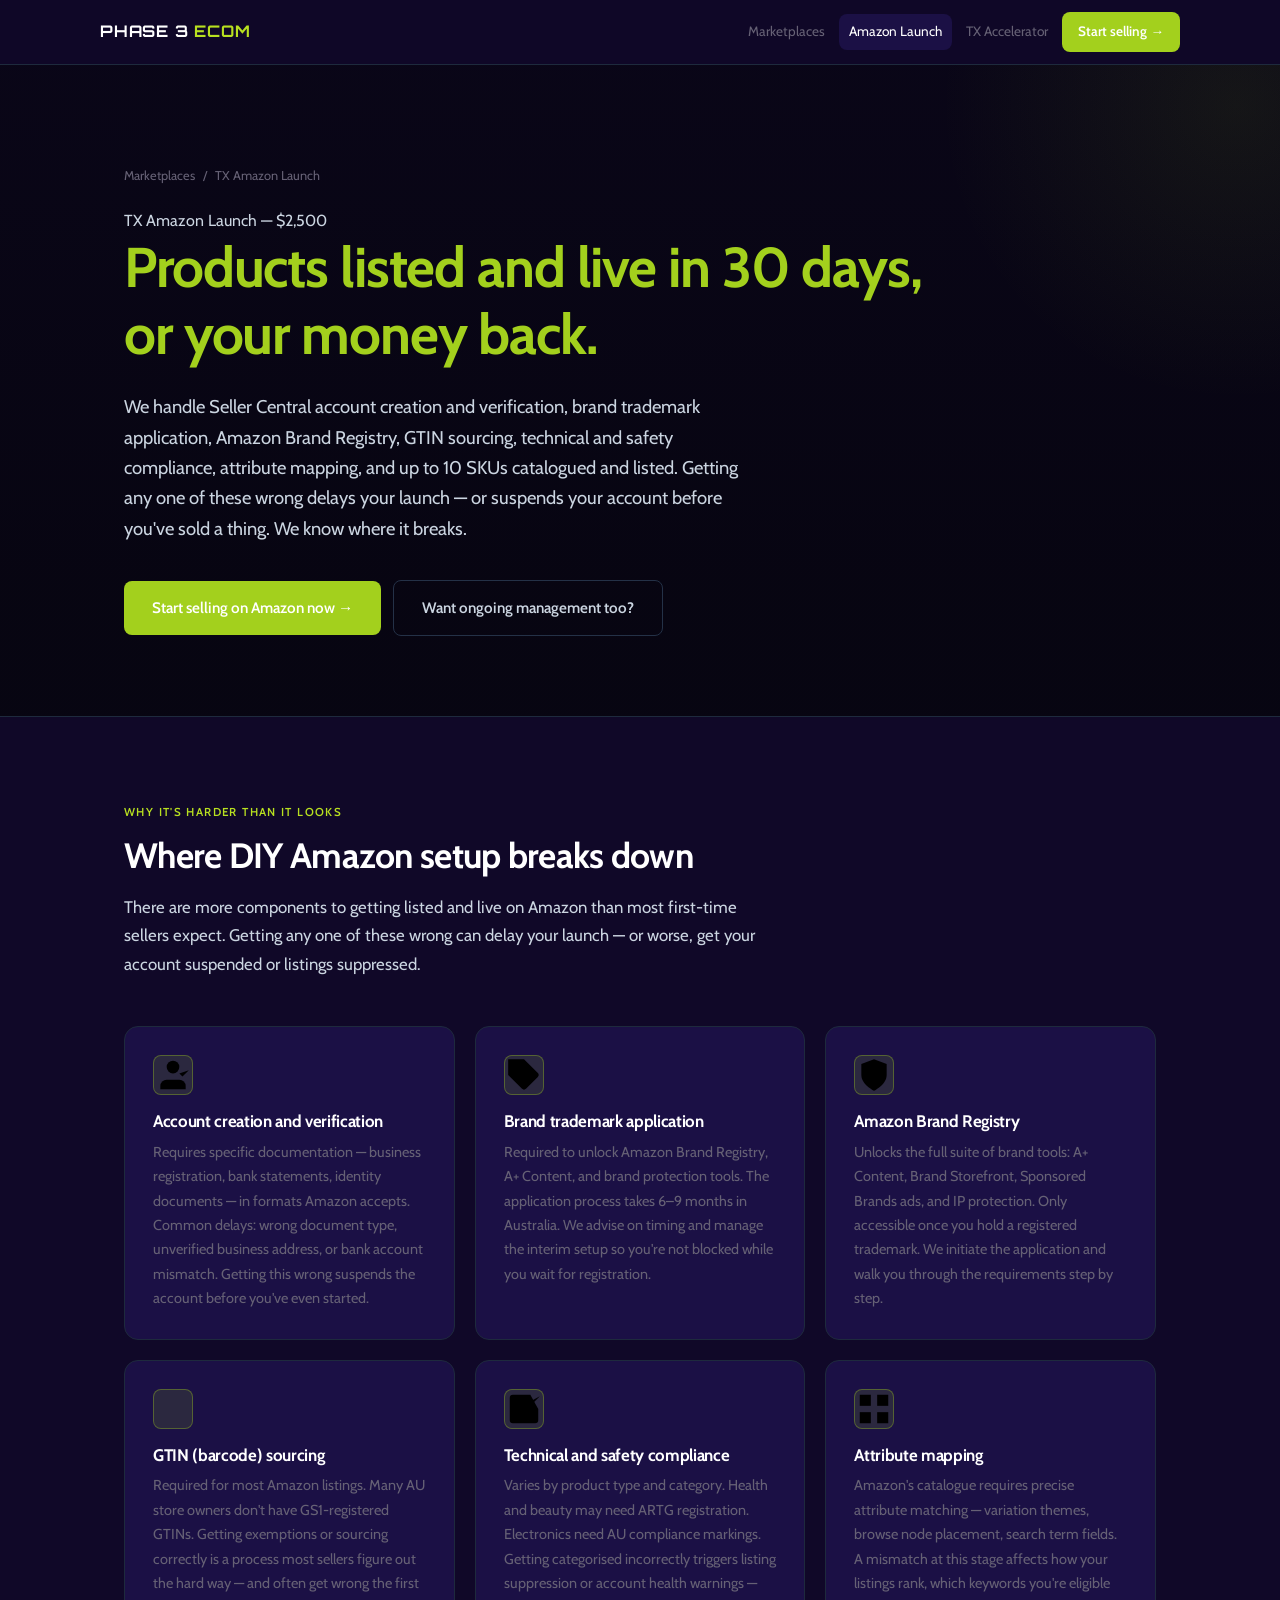
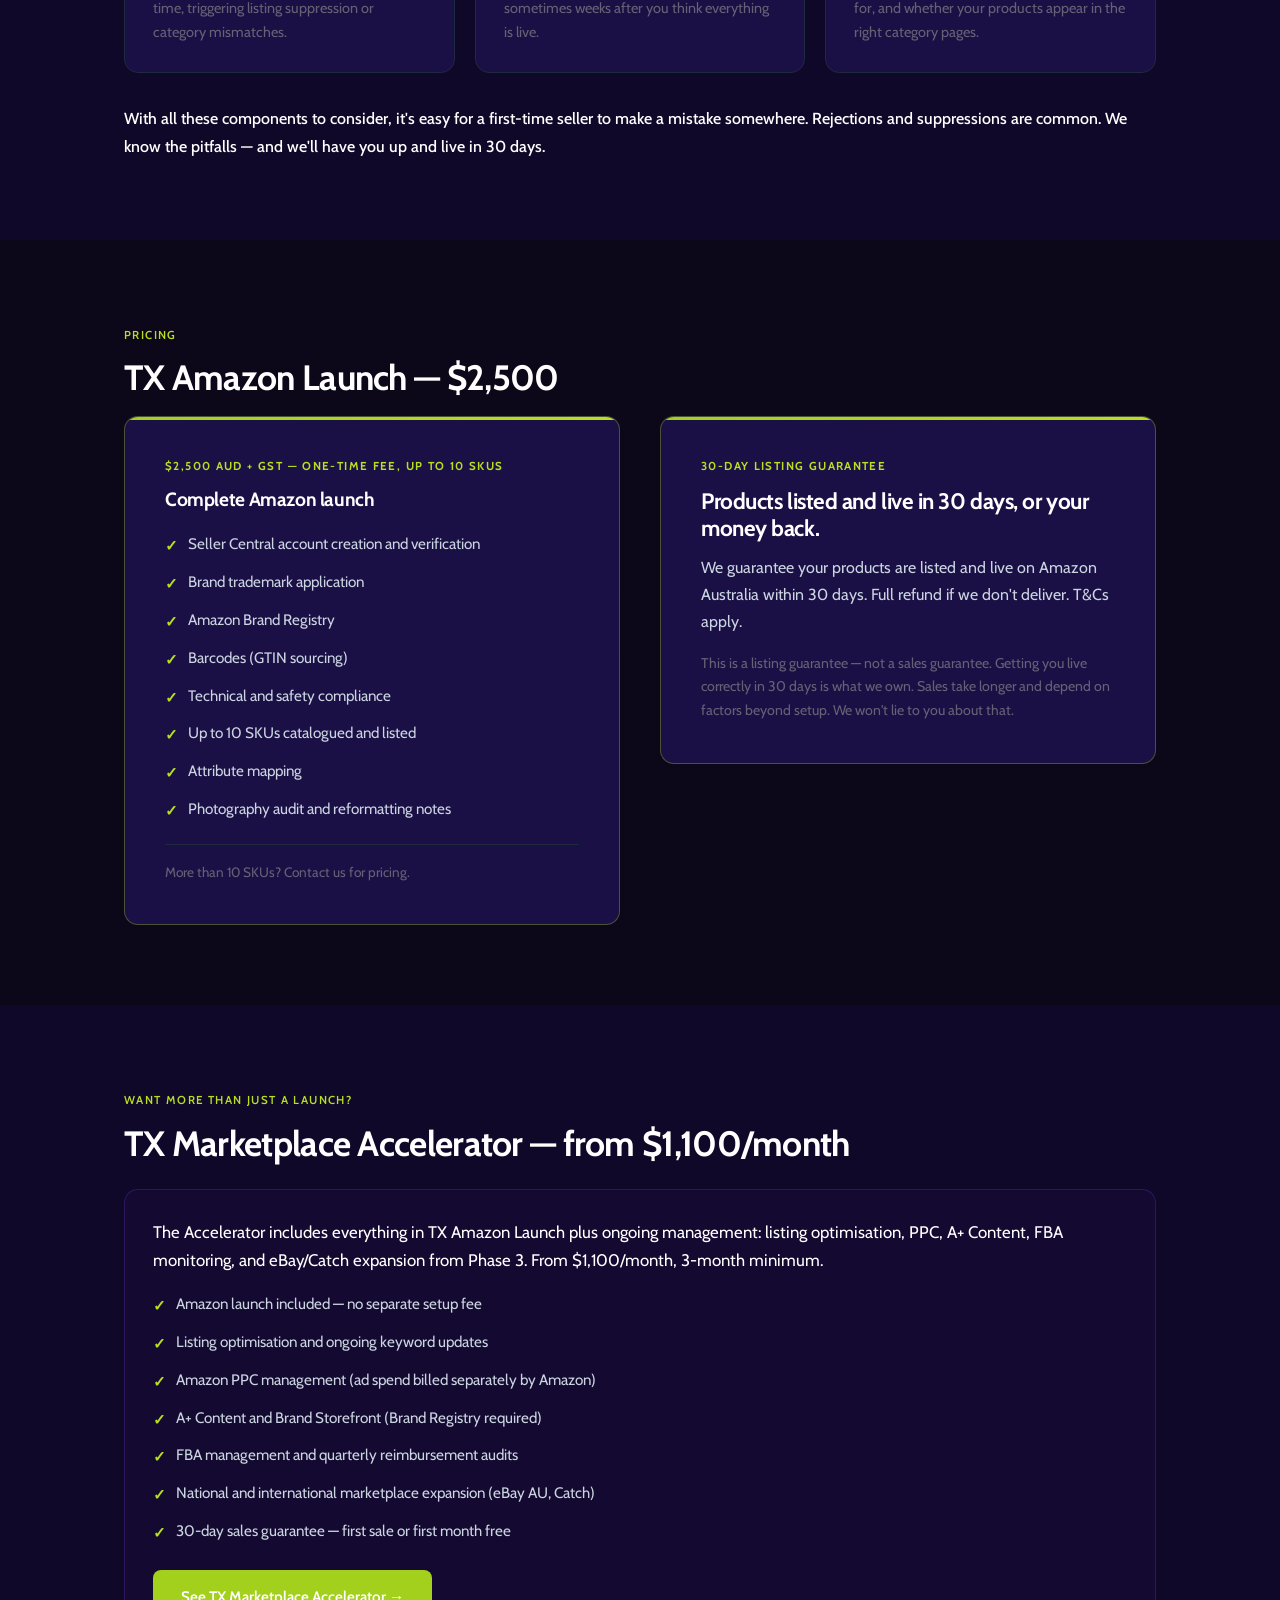
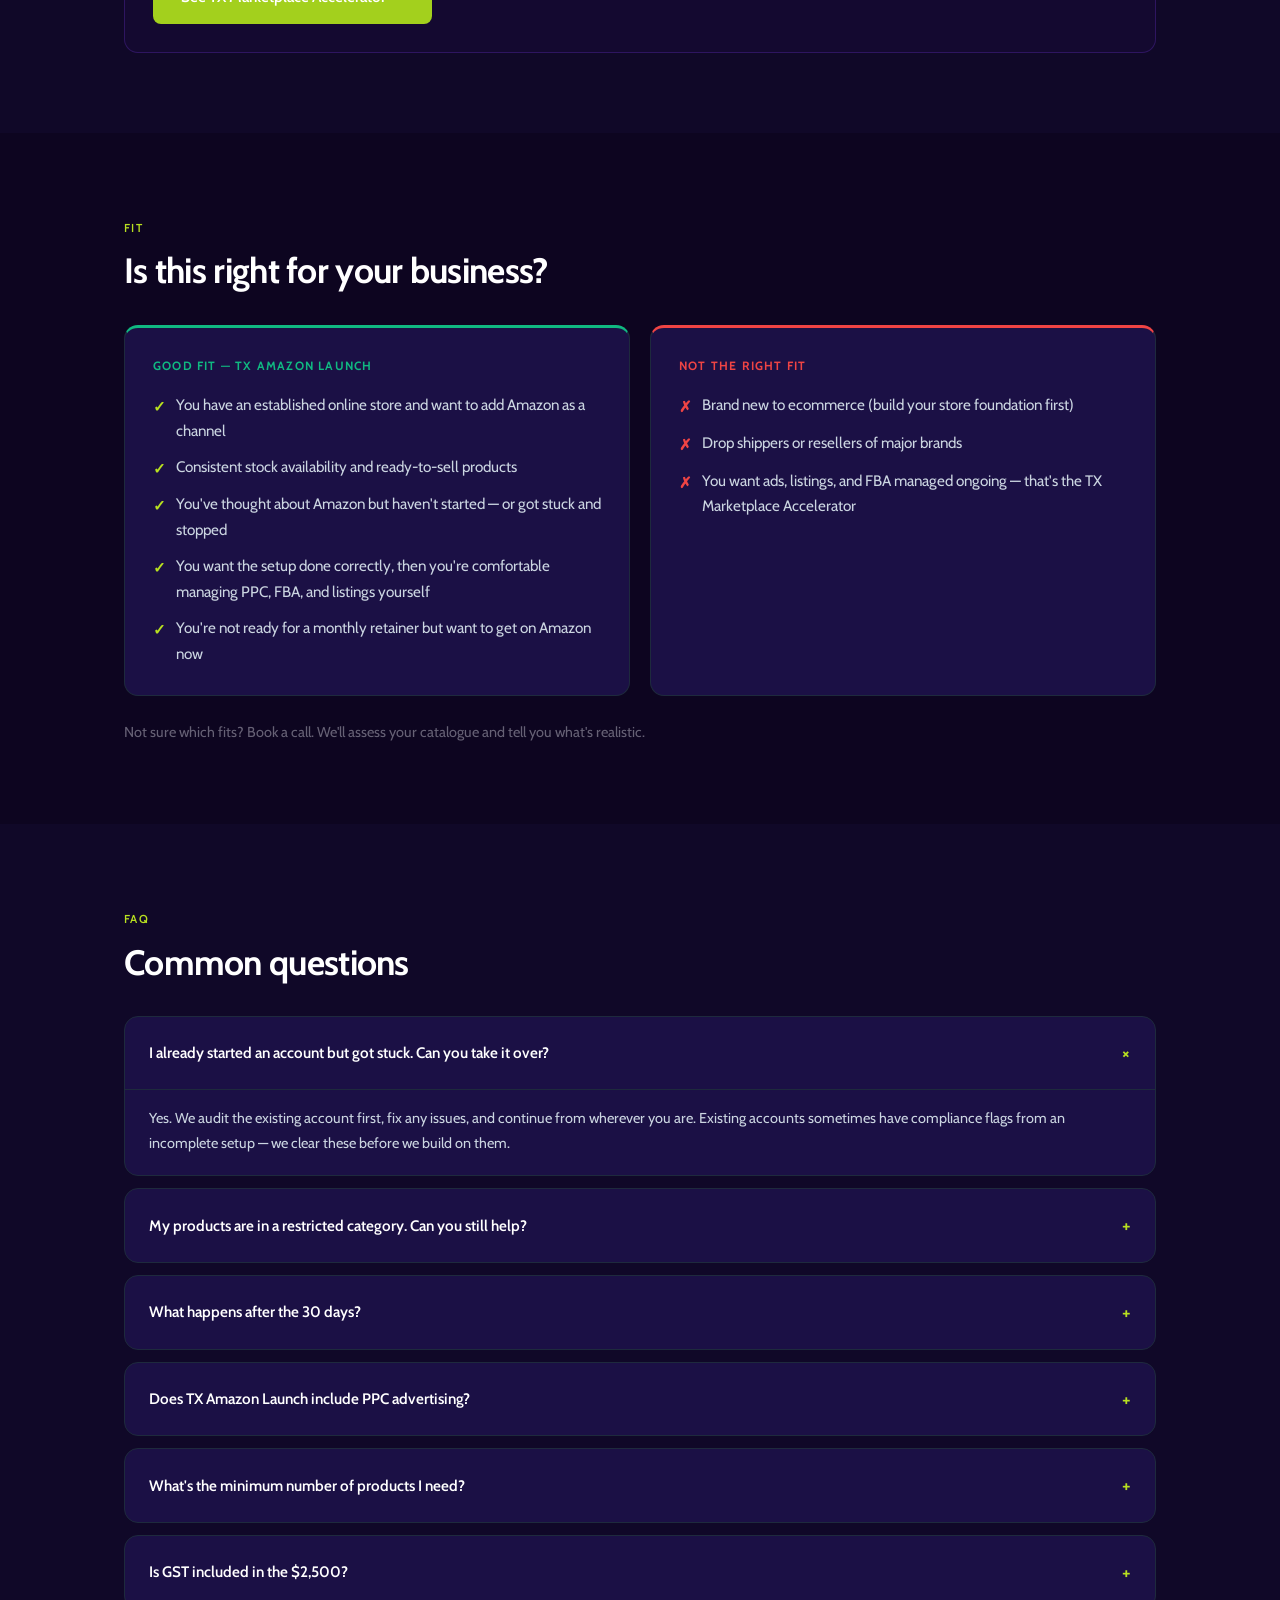
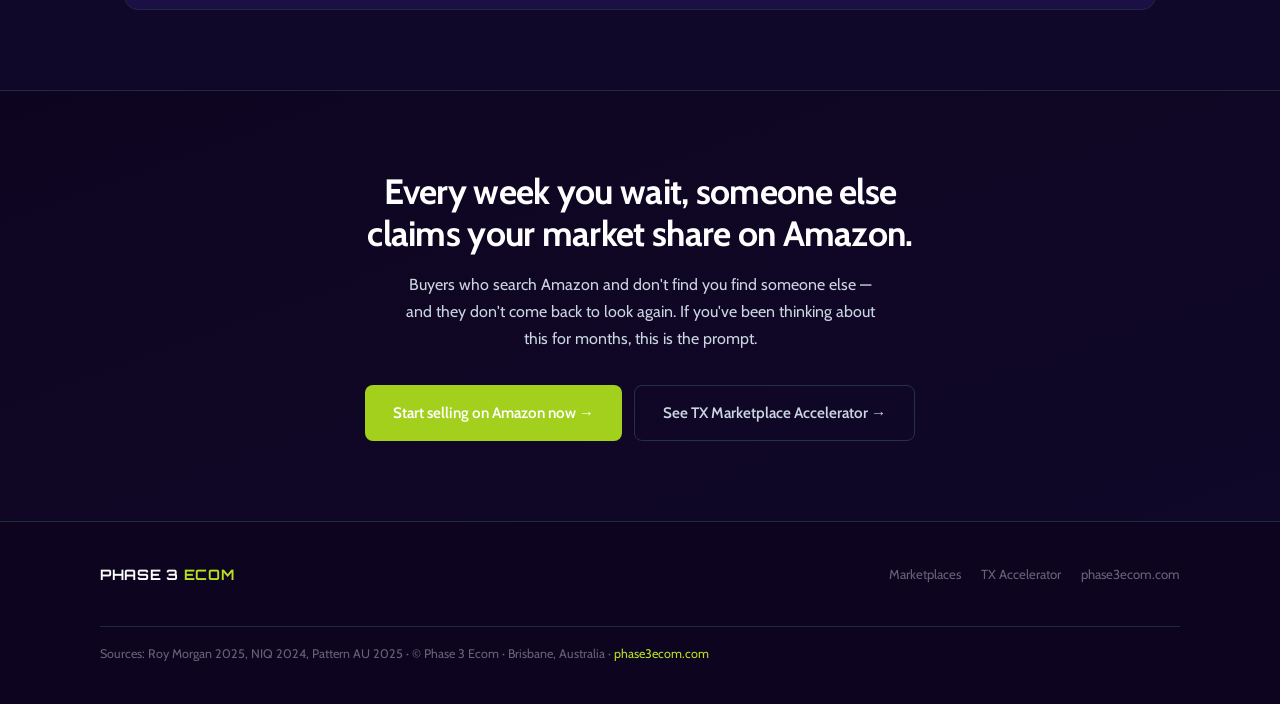
==== Phase 3 Ecom Site/Amazon-Launch_v5.html @ 7870df55 "Add: v5/v6 full redesign of Amazon service pages Complete visual overhaul with dark purple theme, gl" ====
<!DOCTYPE html>
<html lang="en-AU">
<head>
  <meta charset="UTF-8">
  <meta name="viewport" content="width=device-width, initial-scale=1.0">
  <title>TX Amazon Launch — Phase 3 Ecom</title>
  <meta name="description" content="Get your products live on Amazon AU in 30 days. $2,500 one-time fee. Full refund if we don't deliver. Done-for-you Amazon launch for Australian online store owners.">
  <link rel="stylesheet" href="../styles.css">
</head>
<body>

<nav class="nav">
  <div class="nav-inner">
    <div class="nav-logo">Phase 3 <span>Ecom</span></div>
    <div class="nav-links">
      <a href="Homepage_v5.html">Marketplaces</a>
      <a href="Amazon-Launch_v5.html" class="active">Amazon Launch</a>
      <a href="TX-Marketplace-Accelerator_v5.html">TX Accelerator</a>
      <a href="https://phase3ecom.com" class="nav-cta">Start selling →</a>
    </div>
  </div>
</nav>

<!-- HERO -->
<section class="hero" style="background-image: linear-gradient(rgba(7,5,17,0.72) 0%, rgba(7,5,17,0.96) 80%), url('https://images.unsplash.com/photo-1563013544-824ae1b704d3?w=1600&q=70&auto=format&fit=crop'); background-size: cover; background-position: center;">
  <div class="hero-orb hero-orb-1"></div>
  <div class="hero-orb hero-orb-2"></div>
  <div class="container">
    <div class="breadcrumb">
      <a href="Homepage_v5.html">Marketplaces</a>
      <span>/</span>
      <span>TX Amazon Launch</span>
    </div>
    <div class="hero-eyebrow">
      <span class="hero-eyebrow-dot"></span>
      TX Amazon Launch — $2,500
    </div>
    <h1>Products listed and live in <span class="gradient-text">30 days</span>, or your money back.</h1>
    <p class="hero-sub">
      We handle Seller Central account creation and verification, brand trademark application, Amazon Brand Registry, GTIN sourcing, technical and safety compliance, attribute mapping, and up to 10 SKUs catalogued and listed. Getting any one of these wrong delays your launch — or suspends your account before you've sold a thing. We know where it breaks.
    </p>
    <div class="hero-actions">
      <a href="https://phase3ecom.com" class="btn btn-primary">Start selling on Amazon now →</a>
      <a href="TX-Marketplace-Accelerator_v5.html" class="btn btn-secondary">Want ongoing management too?</a>
    </div>
  </div>
</section>

<!-- THE PROBLEM -->
<section class="section">
  <div class="container">
    <div class="section-tag">Why it's harder than it looks</div>
    <h2 class="section-title">Where DIY Amazon setup breaks down</h2>
    <p class="section-intro">There are more components to getting listed and live on Amazon than most first-time sellers expect. Getting any one of these wrong can delay your launch — or worse, get your account suspended or listings suppressed.</p>

    <div class="card-grid">
      <div class="card reveal">
        <div class="card-icon">
          <svg viewBox="0 0 24 24"><path d="M20 21v-2a4 4 0 0 0-4-4H8a4 4 0 0 0-4 4v2"/><circle cx="12" cy="7" r="4"/><polyline points="16 11 18 13 22 9"/></svg>
        </div>
        <h3>Account creation and verification</h3>
        <p>Requires specific documentation — business registration, bank statements, identity documents — in formats Amazon accepts. Common delays: wrong document type, unverified business address, or bank account mismatch. Getting this wrong suspends the account before you've even started.</p>
      </div>
      <div class="card reveal">
        <div class="card-icon">
          <svg viewBox="0 0 24 24"><path d="M20.59 13.41l-7.17 7.17a2 2 0 0 1-2.83 0L2 12V2h10l8.59 8.59a2 2 0 0 1 0 2.82z"/><line x1="7" y1="7" x2="7.01" y2="7"/></svg>
        </div>
        <h3>Brand trademark application</h3>
        <p>Required to unlock Amazon Brand Registry, A+ Content, and brand protection tools. The application process takes 6–9 months in Australia. We advise on timing and manage the interim setup so you're not blocked while you wait for registration.</p>
      </div>
      <div class="card reveal">
        <div class="card-icon">
          <svg viewBox="0 0 24 24"><path d="M12 22s8-4 8-10V5l-8-3-8 3v7c0 6 8 10 8 10z"/></svg>
        </div>
        <h3>Amazon Brand Registry</h3>
        <p>Unlocks the full suite of brand tools: A+ Content, Brand Storefront, Sponsored Brands ads, and IP protection. Only accessible once you hold a registered trademark. We initiate the application and walk you through the requirements step by step.</p>
      </div>
      <div class="card reveal">
        <div class="card-icon">
          <svg viewBox="0 0 24 24"><line x1="4" y1="9" x2="20" y2="9"/><line x1="4" y1="15" x2="20" y2="15"/><line x1="10" y1="3" x2="8" y2="21"/><line x1="16" y1="3" x2="14" y2="21"/></svg>
        </div>
        <h3>GTIN (barcode) sourcing</h3>
        <p>Required for most Amazon listings. Many AU store owners don't have GS1-registered GTINs. Getting exemptions or sourcing correctly is a process most sellers figure out the hard way — and often get wrong the first time, triggering listing suppression or category mismatches.</p>
      </div>
      <div class="card reveal">
        <div class="card-icon">
          <svg viewBox="0 0 24 24"><polyline points="9 11 12 14 22 4"/><path d="M21 12v7a2 2 0 0 1-2 2H5a2 2 0 0 1-2-2V5a2 2 0 0 1 2-2h11"/></svg>
        </div>
        <h3>Technical and safety compliance</h3>
        <p>Varies by product type and category. Health and beauty may need ARTG registration. Electronics need AU compliance markings. Getting categorised incorrectly triggers listing suppression or account health warnings — sometimes weeks after you think everything is live.</p>
      </div>
      <div class="card reveal">
        <div class="card-icon">
          <svg viewBox="0 0 24 24"><rect x="3" y="3" width="7" height="7"/><rect x="14" y="3" width="7" height="7"/><rect x="14" y="14" width="7" height="7"/><rect x="3" y="14" width="7" height="7"/></svg>
        </div>
        <h3>Attribute mapping</h3>
        <p>Amazon's catalogue requires precise attribute matching — variation themes, browse node placement, search term fields. A mismatch at this stage affects how your listings rank, which keywords you're eligible for, and whether your products appear in the right category pages.</p>
      </div>
    </div>

    <div class="highlight-box" style="margin-top: 32px;">
      <p style="margin: 0; font-size: 1rem; font-weight: 500; color: var(--text-primary);">With all these components to consider, it's easy for a first-time seller to make a mistake somewhere. Rejections and suppressions are common. We know the pitfalls — and we'll have you up and live in 30 days.</p>
    </div>
  </div>
</section>

<!-- PRICING -->
<section class="section section-alt" style="background-image: linear-gradient(rgba(12,8,24,0.9), rgba(12,8,24,0.95)), url('https://images.unsplash.com/photo-1524139606573-edc8e6cc1f0b?w=1400&q=65&auto=format&fit=crop'); background-size: cover; background-position: center;">
  <div class="container">
    <div class="section-tag">Pricing</div>
    <h2 class="section-title">TX Amazon Launch — $2,500</h2>
    <div class="two-col" style="gap: 40px;">
      <div>
        <div class="guarantee-block">
          <div class="guarantee-badge">$2,500 AUD + GST — one-time fee, up to 10 SKUs</div>
          <h3 style="font-size: 1.2rem; margin-bottom: 20px;">Complete Amazon launch</h3>
          <ul class="check-list">
            <li>Seller Central account creation and verification</li>
            <li>Brand trademark application</li>
            <li>Amazon Brand Registry</li>
            <li>Barcodes (GTIN sourcing)</li>
            <li>Technical and safety compliance</li>
            <li>Up to 10 SKUs catalogued and listed</li>
            <li>Attribute mapping</li>
            <li>Photography audit and reformatting notes</li>
          </ul>
          <div style="margin-top: 20px; padding-top: 16px; border-top: 1px solid var(--border);">
            <p style="font-size: 0.85rem; color: var(--text-muted); margin: 0;">More than 10 SKUs? Contact us for pricing.</p>
          </div>
        </div>
      </div>
      <div>
        <div class="guarantee-block">
          <div class="guarantee-badge">30-day listing guarantee</div>
          <h3 style="font-size: 1.4rem; margin-bottom: 12px;">Products listed and live in 30 days, or your money back.</h3>
          <p>We guarantee your products are listed and live on Amazon Australia within 30 days. Full refund if we don't deliver. T&amp;Cs apply.</p>
          <p style="margin-top: 12px; font-size: 0.88rem; color: var(--text-muted);">This is a listing guarantee — not a sales guarantee. Getting you live correctly in 30 days is what we own. Sales take longer and depend on factors beyond setup. We won't lie to you about that.</p>
        </div>
      </div>
    </div>
  </div>
</section>

<!-- ACCELERATOR UPSELL -->
<section class="section">
  <div class="container">
    <div class="section-tag">Want more than just a launch?</div>
    <h2 class="section-title" style="margin-bottom: 24px;">TX Marketplace Accelerator — from $1,100/month</h2>
    <div class="card" style="border-color: rgba(124,58,237,0.25); background: rgba(124,58,237,0.04);">
      <p style="font-size: 1.05rem; color: var(--text-primary); margin-bottom: 16px;">The Accelerator includes everything in TX Amazon Launch plus ongoing management: listing optimisation, PPC, A+ Content, FBA monitoring, and eBay/Catch expansion from Phase 3. From $1,100/month, 3-month minimum.</p>
      <ul class="check-list" style="margin-bottom: 24px;">
        <li>Amazon launch included — no separate setup fee</li>
        <li>Listing optimisation and ongoing keyword updates</li>
        <li>Amazon PPC management (ad spend billed separately by Amazon)</li>
        <li>A+ Content and Brand Storefront (Brand Registry required)</li>
        <li>FBA management and quarterly reimbursement audits</li>
        <li>National and international marketplace expansion (eBay AU, Catch)</li>
        <li>30-day sales guarantee — first sale or first month free</li>
      </ul>
      <a href="TX-Marketplace-Accelerator_v5.html" class="btn btn-primary">See TX Marketplace Accelerator →</a>
    </div>
  </div>
</section>

<!-- WHO IT'S FOR -->
<section class="section section-alt">
  <div class="container">
    <div class="section-tag">Fit</div>
    <h2 class="section-title" style="margin-bottom: 32px;">Is this right for your business?</h2>
    <div class="fit-grid">
      <div class="fit-card good">
        <div class="fit-label good">Good fit — TX Amazon Launch</div>
        <ul class="check-list">
          <li>You have an established online store and want to add Amazon as a channel</li>
          <li>Consistent stock availability and ready-to-sell products</li>
          <li>You've thought about Amazon but haven't started — or got stuck and stopped</li>
          <li>You want the setup done correctly, then you're comfortable managing PPC, FBA, and listings yourself</li>
          <li>You're not ready for a monthly retainer but want to get on Amazon now</li>
        </ul>
      </div>
      <div class="fit-card bad">
        <div class="fit-label bad">Not the right fit</div>
        <ul class="check-list x-list">
          <li>Brand new to ecommerce (build your store foundation first)</li>
          <li>Drop shippers or resellers of major brands</li>
          <li>You want ads, listings, and FBA managed ongoing — that's the TX Marketplace Accelerator</li>
        </ul>
      </div>
    </div>
    <p style="margin-top: 24px; font-size: 0.9rem; color: var(--text-muted);">Not sure which fits? Book a call. We'll assess your catalogue and tell you what's realistic.</p>
  </div>
</section>

<!-- FAQ -->
<section class="section">
  <div class="container">
    <div class="section-tag">FAQ</div>
    <h2 class="section-title" style="margin-bottom: 32px;">Common questions</h2>
    <div class="faq-list">
      <div class="faq-item open">
        <div class="faq-q">I already started an account but got stuck. Can you take it over? <span class="faq-icon">+</span></div>
        <div class="faq-a">Yes. We audit the existing account first, fix any issues, and continue from wherever you are. Existing accounts sometimes have compliance flags from an incomplete setup — we clear these before we build on them.</div>
      </div>
      <div class="faq-item">
        <div class="faq-q">My products are in a restricted category. Can you still help? <span class="faq-icon">+</span></div>
        <div class="faq-a">Restricted categories require category-specific approval from Amazon. We manage the approval application as part of setup. If approval isn't achievable for your products, we'll tell you before you pay. We won't take your fee if your product category isn't viable.</div>
      </div>
      <div class="faq-item">
        <div class="faq-q">What happens after the 30 days? <span class="faq-icon">+</span></div>
        <div class="faq-a">Your products are live and correctly set up. The launch report gives you a 90-day roadmap of what to focus on next. You manage it from there — or step up to the TX Marketplace Accelerator for ongoing management including PPC, listing optimisation, and review strategy.</div>
      </div>
      <div class="faq-item">
        <div class="faq-q">Does TX Amazon Launch include PPC advertising? <span class="faq-icon">+</span></div>
        <div class="faq-a">No. TX Amazon Launch is setup and listing only. Amazon PPC is included in the TX Marketplace Accelerator from Phase 2. PPC requires 30–60 days of sales data before campaigns can be meaningfully optimised — we start it when it will actually perform.</div>
      </div>
      <div class="faq-item">
        <div class="faq-q">What's the minimum number of products I need? <span class="faq-icon">+</span></div>
        <div class="faq-a">We recommend consistent stock availability across your catalogue. Fewer than 5 SKUs limits your ability to run Sponsored Brands ads and makes it harder to build catalogue depth. If you have fewer SKUs, talk to us — there are ways to structure the launch that still work.</div>
      </div>
      <div class="faq-item">
        <div class="faq-q">Is GST included in the $2,500? <span class="faq-icon">+</span></div>
        <div class="faq-a">GST is additional. $2,500 + GST ($250) = $2,750 total. Invoiced on kickoff.</div>
      </div>
    </div>
  </div>
</section>

<!-- FINAL CTA -->
<div class="cta-block">
  <h2>Every week you wait, someone else claims your market share on Amazon.</h2>
  <p>Buyers who search Amazon and don't find you find someone else — and they don't come back to look again. If you've been thinking about this for months, this is the prompt.</p>
  <div class="btn-group">
    <a href="https://phase3ecom.com" class="btn btn-primary">Start selling on Amazon now →</a>
    <a href="TX-Marketplace-Accelerator_v5.html" class="btn btn-secondary">See TX Marketplace Accelerator →</a>
  </div>
</div>

<footer class="footer">
  <div class="footer-inner">
    <div class="footer-logo">Phase 3 <span>Ecom</span></div>
    <div class="footer-links">
      <a href="Homepage_v5.html">Marketplaces</a>
      <a href="TX-Marketplace-Accelerator_v5.html">TX Accelerator</a>
      <a href="https://phase3ecom.com">phase3ecom.com</a>
    </div>
    <div class="footer-copy">
      Sources: Roy Morgan 2025, NIQ 2024, Pattern AU 2025 · © Phase 3 Ecom · Brisbane, Australia · <a href="https://phase3ecom.com">phase3ecom.com</a>
    </div>
  </div>
</footer>

<script>
  document.querySelectorAll('.faq-q').forEach(q => {
    q.addEventListener('click', () => q.closest('.faq-item').classList.toggle('open'));
  });

  const revealObserver = new IntersectionObserver((entries) => {
    entries.forEach(entry => {
      if (entry.isIntersecting) {
        entry.target.classList.add('is-visible');
        revealObserver.unobserve(entry.target);
      }
    });
  }, { threshold: 0.08, rootMargin: '-40px' });

  document.querySelectorAll('.reveal').forEach(el => revealObserver.observe(el));
</script>

</body>
</html>
---- styles.css ----
/* Phase 3 Ecom — Amazon Pages Brand CSS */

@import url('https://fonts.googleapis.com/css2?family=Orbitron:wght@400;700;800&family=Cabin:ital,wght@0,400;0,600;0,700;1,400&display=swap');

:root {
  --bg-primary: #100828;
  --bg-secondary: #0D0520;
  --bg-card: #1B1045;
  --bg-card-hover: #211456;
  --accent: #a3d01d;
  --accent-light: #b8e020;
  --accent-dim: rgba(163, 208, 29, 0.12);
  --accent-border: rgba(163, 208, 29, 0.35);
  --text-primary: #FFFFFF;
  --text-secondary: #CBD5E1;
  --text-muted: #666175;
  --border: #1E2A3D;
  --border-light: #243147;
  --green: #10B981;
  --red: #EF4444;
  --radius: 8px;
  --radius-lg: 14px;
  --shadow: 0 4px 24px rgba(0,0,0,0.4);
}

*, *::before, *::after { box-sizing: border-box; margin: 0; padding: 0; }

html { scroll-behavior: smooth; }

body {
  font-family: 'Cabin', -apple-system, BlinkMacSystemFont, sans-serif;
  background: var(--bg-primary);
  color: var(--text-secondary);
  font-size: 16px;
  line-height: 1.7;
  -webkit-font-smoothing: antialiased;
}

/* ─── TYPOGRAPHY ─── */

h1, h2, h3, h4 {
  font-family: 'Cabin', sans-serif;
  color: var(--text-primary);
  line-height: 1.2;
  font-weight: 700;
  letter-spacing: -0.02em;
}

h1 { color: var(--accent); }

h1 { font-size: clamp(2.2rem, 5vw, 3.5rem); }
h2 { font-size: clamp(1.6rem, 3vw, 2.2rem); }
h3 { font-size: clamp(1.2rem, 2vw, 1.5rem); }
h4 { font-size: 1.1rem; }

p { margin-bottom: 1rem; }
p:last-child { margin-bottom: 0; }

strong { color: var(--text-primary); font-weight: 600; }

a {
  color: var(--accent-light);
  text-decoration: none;
  transition: color 0.2s;
}
a:hover { color: #fff; }

/* ─── LAYOUT ─── */

.container {
  width: 100%;
  max-width: 1080px;
  margin: 0 auto;
  padding: 0 24px;
}

.section { padding: 80px 0; }
.section-alt { background: var(--bg-secondary); }
.section-accent { background: var(--accent-dim); border-top: 1px solid var(--accent-border); border-bottom: 1px solid var(--accent-border); }

/* ─── NAV ─── */

.nav {
  position: sticky;
  top: 0;
  z-index: 100;
  background: rgba(16,8,40,0.92);
  backdrop-filter: blur(12px);
  border-bottom: 1px solid var(--border);
  padding: 0 24px;
}

.nav-inner {
  max-width: 1080px;
  margin: 0 auto;
  display: flex;
  align-items: center;
  justify-content: space-between;
  height: 64px;
  gap: 24px;
}

.nav-logo {
  font-family: 'Orbitron', sans-serif;
  font-size: 1rem;
  font-weight: 700;
  color: var(--text-primary);
  letter-spacing: 0.05em;
  text-transform: uppercase;
  white-space: nowrap;
}

.nav-logo span {
  color: var(--accent-light);
}

.nav-links {
  display: flex;
  gap: 4px;
  align-items: center;
  flex-wrap: wrap;
}

.nav-links a {
  color: var(--text-muted);
  font-size: 0.85rem;
  padding: 6px 10px;
  border-radius: var(--radius);
  transition: all 0.2s;
  white-space: nowrap;
}

.nav-links a:hover,
.nav-links a.active {
  color: var(--text-primary);
  background: var(--bg-card);
}

.nav-cta {
  background: var(--accent) !important;
  color: #fff !important;
  padding: 8px 16px !important;
  border-radius: var(--radius) !important;
  font-weight: 600 !important;
}
.nav-cta:hover { background: var(--accent-light) !important; }

/* ─── HERO ─── */

.hero {
  padding: 100px 0 80px;
  background: linear-gradient(160deg, #0D0420 0%, #100828 60%, #080318 100%);
  border-bottom: 1px solid var(--border);
  position: relative;
  overflow: hidden;
}

.hero::before {
  content: '';
  position: absolute;
  top: -40%;
  right: -20%;
  width: 600px;
  height: 600px;
  background: radial-gradient(circle, rgba(163,208,29,0.08) 0%, transparent 70%);
  pointer-events: none;
}

.hero-label {
  display: inline-block;
  font-size: 0.75rem;
  font-weight: 600;
  text-transform: uppercase;
  letter-spacing: 0.12em;
  color: var(--accent-light);
  background: var(--accent-dim);
  border: 1px solid var(--accent-border);
  padding: 4px 12px;
  border-radius: 100px;
  margin-bottom: 24px;
}

.hero h1 { margin-bottom: 24px; max-width: 820px; }
.hero h1 .break { display: block; color: var(--text-secondary); font-weight: 400; }

.hero-sub {
  font-size: 1.15rem;
  color: var(--text-secondary);
  max-width: 620px;
  margin-bottom: 36px;
  line-height: 1.65;
}

.hero-actions { display: flex; gap: 12px; flex-wrap: wrap; align-items: center; }

/* ─── BUTTONS ─── */

.btn {
  display: inline-flex;
  align-items: center;
  gap: 8px;
  padding: 14px 28px;
  border-radius: var(--radius);
  font-weight: 600;
  font-size: 0.95rem;
  transition: all 0.2s;
  cursor: pointer;
  border: none;
  text-decoration: none;
  white-space: nowrap;
}

.btn-primary {
  background: var(--accent);
  color: #fff;
}
.btn-primary:hover {
  background: var(--accent-light);
  color: #fff;
  transform: translateY(-1px);
  box-shadow: 0 8px 24px rgba(163,208,29,0.35);
}

.btn-secondary {
  background: transparent;
  color: var(--text-secondary);
  border: 1px solid var(--border-light);
}
.btn-secondary:hover {
  border-color: var(--accent-border);
  color: var(--text-primary);
  background: var(--accent-dim);
}

/* ─── STATS STRIP ─── */

.stats-strip {
  background: var(--bg-card);
  border-top: 1px solid var(--border);
  border-bottom: 1px solid var(--border);
  padding: 28px 0;
}

.stats-grid {
  display: grid;
  grid-template-columns: repeat(auto-fit, minmax(200px, 1fr));
  gap: 24px;
}

.stat {
  text-align: center;
  padding: 8px;
}

.stat-value {
  font-size: 1.7rem;
  font-weight: 700;
  color: var(--text-primary);
  letter-spacing: -0.03em;
  display: block;
}

.stat-label {
  font-size: 0.82rem;
  color: var(--text-muted);
  margin-top: 4px;
  display: block;
}

/* ─── SECTION HEADER ─── */

.section-tag {
  display: inline-block;
  font-size: 0.72rem;
  font-weight: 600;
  text-transform: uppercase;
  letter-spacing: 0.12em;
  color: var(--accent-light);
  margin-bottom: 12px;
}

.section-title { margin-bottom: 16px; }
.section-intro {
  font-size: 1.05rem;
  color: var(--text-secondary);
  max-width: 640px;
  margin-bottom: 48px;
}

/* ─── CARDS ─── */

.card-grid {
  display: grid;
  grid-template-columns: repeat(auto-fit, minmax(280px, 1fr));
  gap: 20px;
}

.card {
  background: var(--bg-card);
  border: 1px solid var(--border);
  border-radius: var(--radius-lg);
  padding: 28px;
  transition: border-color 0.2s, background 0.2s;
}

.card:hover {
  border-color: var(--accent-border);
  background: var(--bg-card-hover);
}

.card-icon {
  width: 40px;
  height: 40px;
  background: var(--accent-dim);
  border: 1px solid var(--accent-border);
  border-radius: var(--radius);
  display: flex;
  align-items: center;
  justify-content: center;
  margin-bottom: 16px;
  font-size: 1.2rem;
}

.card h3 { font-size: 1.05rem; margin-bottom: 8px; }
.card p { font-size: 0.9rem; color: var(--text-muted); }

/* ─── TWO COLUMN ─── */

.two-col {
  display: grid;
  grid-template-columns: 1fr 1fr;
  gap: 60px;
  align-items: start;
}

@media (max-width: 768px) {
  .two-col { grid-template-columns: 1fr; gap: 40px; }
}

/* ─── LIST ITEMS ─── */

.check-list {
  list-style: none;
  display: flex;
  flex-direction: column;
  gap: 10px;
}

.check-list li {
  display: flex;
  gap: 10px;
  align-items: flex-start;
  font-size: 0.95rem;
  color: var(--text-secondary);
}

.check-list li::before {
  content: '✓';
  color: var(--accent-light);
  font-weight: 700;
  flex-shrink: 0;
  margin-top: 2px;
}

.x-list li::before {
  content: '✗';
  color: var(--red);
}

/* ─── TABLE ─── */

.table-wrap { overflow-x: auto; border-radius: var(--radius-lg); border: 1px solid var(--border); }

table {
  width: 100%;
  border-collapse: collapse;
  font-size: 0.9rem;
}

thead th {
  background: var(--bg-card);
  color: var(--text-muted);
  font-size: 0.75rem;
  font-weight: 600;
  text-transform: uppercase;
  letter-spacing: 0.08em;
  padding: 12px 16px;
  text-align: left;
  border-bottom: 1px solid var(--border);
}

tbody td {
  padding: 14px 16px;
  border-bottom: 1px solid var(--border);
  color: var(--text-secondary);
  vertical-align: top;
}

tbody tr:last-child td { border-bottom: none; }

tbody tr:hover td { background: var(--bg-card); }

td strong { color: var(--text-primary); }

/* ─── PRICING BLOCK ─── */

.pricing-cards {
  display: grid;
  grid-template-columns: repeat(auto-fit, minmax(280px, 1fr));
  gap: 20px;
  margin-top: 40px;
}

.pricing-card {
  background: var(--bg-card);
  border: 1px solid var(--border);
  border-radius: var(--radius-lg);
  padding: 32px;
}

.pricing-card.featured {
  border-color: var(--accent);
  background: linear-gradient(135deg, var(--bg-card) 0%, rgba(163,208,29,0.06) 100%);
  position: relative;
}

.pricing-card.featured::before {
  content: 'Setup';
  position: absolute;
  top: -12px;
  left: 50%;
  transform: translateX(-50%);
  background: var(--accent);
  color: #fff;
  font-size: 0.72rem;
  font-weight: 600;
  text-transform: uppercase;
  letter-spacing: 0.08em;
  padding: 4px 14px;
  border-radius: 100px;
}

.price-amount {
  font-size: 2.5rem;
  font-weight: 800;
  color: var(--text-primary);
  letter-spacing: -0.04em;
  line-height: 1;
  margin-bottom: 4px;
}

.price-period {
  font-size: 0.85rem;
  color: var(--text-muted);
  margin-bottom: 20px;
}

.price-features {
  margin-top: 20px;
  padding-top: 20px;
  border-top: 1px solid var(--border);
}

/* ─── GUARANTEE BLOCK ─── */

.guarantee-block {
  background: var(--bg-card);
  border: 1px solid var(--accent-border);
  border-radius: var(--radius-lg);
  padding: 40px;
  position: relative;
  overflow: hidden;
}

.guarantee-block::before {
  content: '';
  position: absolute;
  top: 0; left: 0;
  width: 100%; height: 3px;
  background: linear-gradient(90deg, var(--accent), var(--accent-light));
}

.guarantee-badge {
  font-size: 0.72rem;
  font-weight: 700;
  text-transform: uppercase;
  letter-spacing: 0.12em;
  color: var(--accent-light);
  margin-bottom: 12px;
}

.guarantee-block h2 { font-size: 1.8rem; margin-bottom: 16px; }

/* ─── SOCIAL PROOF / PLACEHOLDER ─── */

.placeholder-block {
  background: var(--bg-card);
  border: 1px dashed var(--border-light);
  border-radius: var(--radius-lg);
  padding: 32px;
  text-align: center;
}

.placeholder-block p {
  color: var(--text-muted);
  font-size: 0.9rem;
  font-style: italic;
}

.placeholder-label {
  display: inline-block;
  font-size: 0.72rem;
  font-weight: 600;
  text-transform: uppercase;
  letter-spacing: 0.1em;
  color: var(--text-muted);
  background: var(--border);
  padding: 3px 10px;
  border-radius: 100px;
  margin-bottom: 12px;
}

/* ─── FAQ ─── */

.faq-list { display: flex; flex-direction: column; gap: 12px; }

.faq-item {
  background: var(--bg-card);
  border: 1px solid var(--border);
  border-radius: var(--radius-lg);
  overflow: hidden;
}

.faq-q {
  display: flex;
  justify-content: space-between;
  align-items: center;
  padding: 20px 24px;
  cursor: pointer;
  color: var(--text-primary);
  font-weight: 600;
  font-size: 0.95rem;
  gap: 16px;
  user-select: none;
}

.faq-q:hover { background: var(--bg-card-hover); }

.faq-icon {
  color: var(--accent-light);
  font-size: 1.2rem;
  flex-shrink: 0;
  transition: transform 0.2s;
}

.faq-item.open .faq-icon { transform: rotate(45deg); }

.faq-a {
  display: none;
  padding: 0 24px 20px;
  color: var(--text-secondary);
  font-size: 0.9rem;
  border-top: 1px solid var(--border);
  padding-top: 16px;
}

.faq-item.open .faq-a { display: block; }

/* ─── FIT GRID ─── */

.fit-grid {
  display: grid;
  grid-template-columns: 1fr 1fr;
  gap: 20px;
}

@media (max-width: 640px) { .fit-grid { grid-template-columns: 1fr; } }

.fit-card {
  background: var(--bg-card);
  border: 1px solid var(--border);
  border-radius: var(--radius-lg);
  padding: 28px;
}

.fit-card.good { border-top: 3px solid var(--green); }
.fit-card.bad { border-top: 3px solid var(--red); }

.fit-label {
  font-size: 0.75rem;
  font-weight: 700;
  text-transform: uppercase;
  letter-spacing: 0.1em;
  margin-bottom: 16px;
}

.fit-label.good { color: var(--green); }
.fit-label.bad { color: var(--red); }

/* ─── PHASE TIMELINE ─── */

.phase-grid {
  display: grid;
  grid-template-columns: repeat(auto-fit, minmax(260px, 1fr));
  gap: 20px;
  counter-reset: phase;
}

.phase-card {
  background: var(--bg-card);
  border: 1px solid var(--border);
  border-radius: var(--radius-lg);
  padding: 28px;
  position: relative;
  overflow: hidden;
  counter-increment: phase;
}

.phase-card::before {
  content: '0' counter(phase);
  position: absolute;
  top: 20px;
  right: 20px;
  font-size: 2.5rem;
  font-weight: 800;
  color: rgba(163,208,29,0.1);
  letter-spacing: -0.05em;
  line-height: 1;
}

.phase-tag {
  font-size: 0.72rem;
  font-weight: 600;
  text-transform: uppercase;
  letter-spacing: 0.1em;
  color: var(--accent-light);
  margin-bottom: 8px;
}

.phase-card h3 { font-size: 1.1rem; margin-bottom: 10px; }
.phase-card p { font-size: 0.88rem; color: var(--text-muted); }

/* ─── COMPARISON TABLE ─── */

.comparison-label {
  font-size: 0.72rem;
  font-weight: 700;
  text-transform: uppercase;
  letter-spacing: 0.1em;
  padding: 6px 12px;
  border-radius: 100px;
  display: inline-block;
  margin-bottom: 12px;
}

.label-good { background: rgba(16,185,129,0.12); color: var(--green); }
.label-bad { background: rgba(239,68,68,0.12); color: var(--red); }

/* ─── CTA BLOCK ─── */

.cta-block {
  text-align: center;
  padding: 80px 24px;
  background: linear-gradient(160deg, #0D0520 0%, #100828 100%);
  border-top: 1px solid var(--border);
}

.cta-block h2 { margin-bottom: 16px; max-width: 600px; margin-left: auto; margin-right: auto; }
.cta-block p { color: var(--text-secondary); max-width: 480px; margin: 0 auto 32px; }
.cta-block .btn-group { display: flex; gap: 12px; justify-content: center; flex-wrap: wrap; }

/* ─── BREADCRUMB ─── */

.breadcrumb {
  display: flex;
  gap: 8px;
  align-items: center;
  font-size: 0.8rem;
  color: var(--text-muted);
  margin-bottom: 20px;
}
.breadcrumb a { color: var(--text-muted); }
.breadcrumb a:hover { color: var(--accent-light); }
.breadcrumb span { color: var(--text-muted); }

/* ─── FOOTER ─── */

.footer {
  background: var(--bg-secondary);
  border-top: 1px solid var(--border);
  padding: 40px 24px;
}

.footer-inner {
  max-width: 1080px;
  margin: 0 auto;
  display: flex;
  justify-content: space-between;
  align-items: center;
  gap: 24px;
  flex-wrap: wrap;
}

.footer-logo {
  font-family: 'Orbitron', sans-serif;
  font-size: 0.9rem;
  font-weight: 700;
  color: var(--text-primary);
  letter-spacing: 0.05em;
  text-transform: uppercase;
}
.footer-logo span { color: var(--accent-light); }

.footer-links {
  display: flex;
  gap: 20px;
  flex-wrap: wrap;
}

.footer-links a {
  font-size: 0.82rem;
  color: var(--text-muted);
}
.footer-links a:hover { color: var(--text-primary); }

.footer-copy {
  font-size: 0.78rem;
  color: var(--text-muted);
  width: 100%;
  margin-top: 16px;
  padding-top: 16px;
  border-top: 1px solid var(--border);
}

/* ─── SOURCES ─── */

.sources {
  font-size: 0.78rem;
  color: var(--text-muted);
  border-top: 1px solid var(--border);
  padding-top: 16px;
  margin-top: 48px;
}

/* ─── RESPONSIVE ─── */

@media (max-width: 768px) {
  .nav-links { display: none; }
  .hero { padding: 60px 0 48px; }
  .section { padding: 56px 0; }
  .stats-grid { grid-template-columns: repeat(2, 1fr); }
  .pricing-cards { grid-template-columns: 1fr; }
  .guarantee-block { padding: 28px; }
  .cta-block { padding: 56px 24px; }
}

@media (max-width: 480px) {
  .stats-grid { grid-template-columns: 1fr 1fr; }
  .hero-actions { flex-direction: column; align-items: flex-start; }
  .btn { width: 100%; justify-content: center; }
}
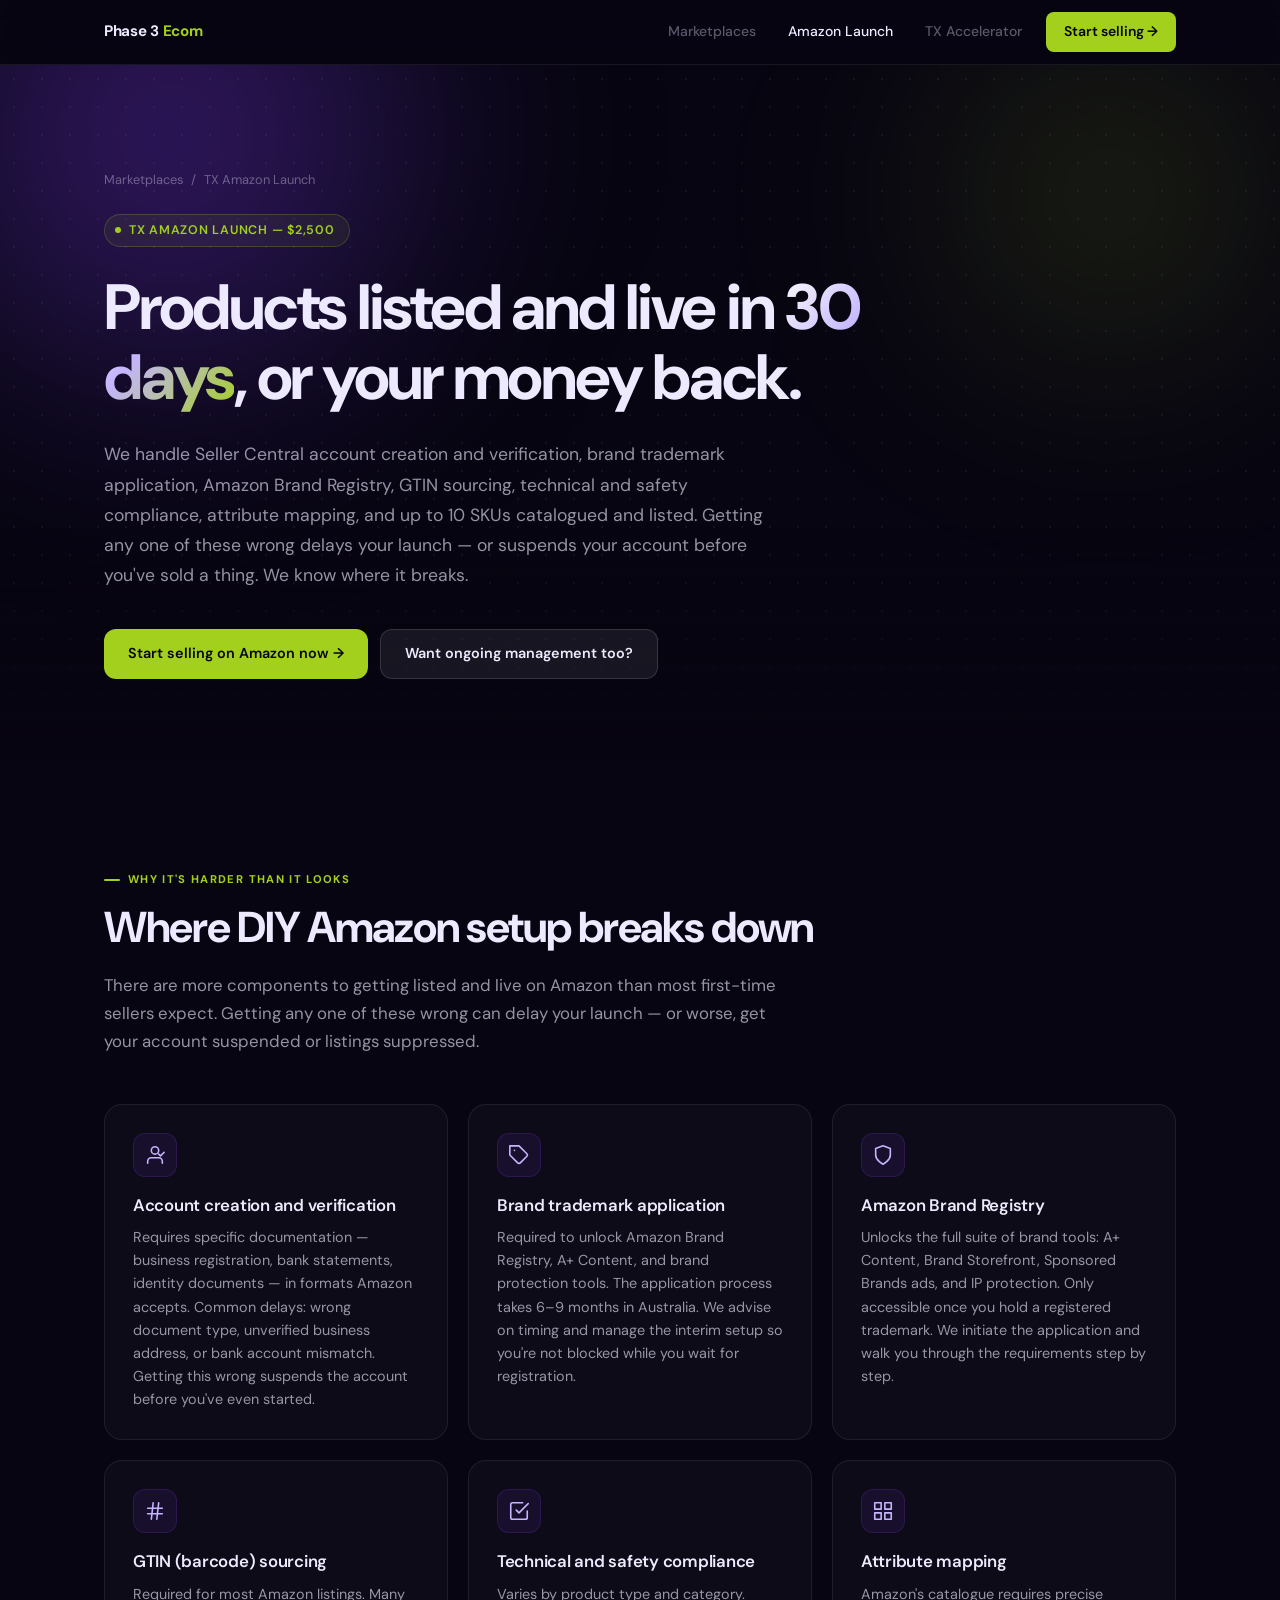
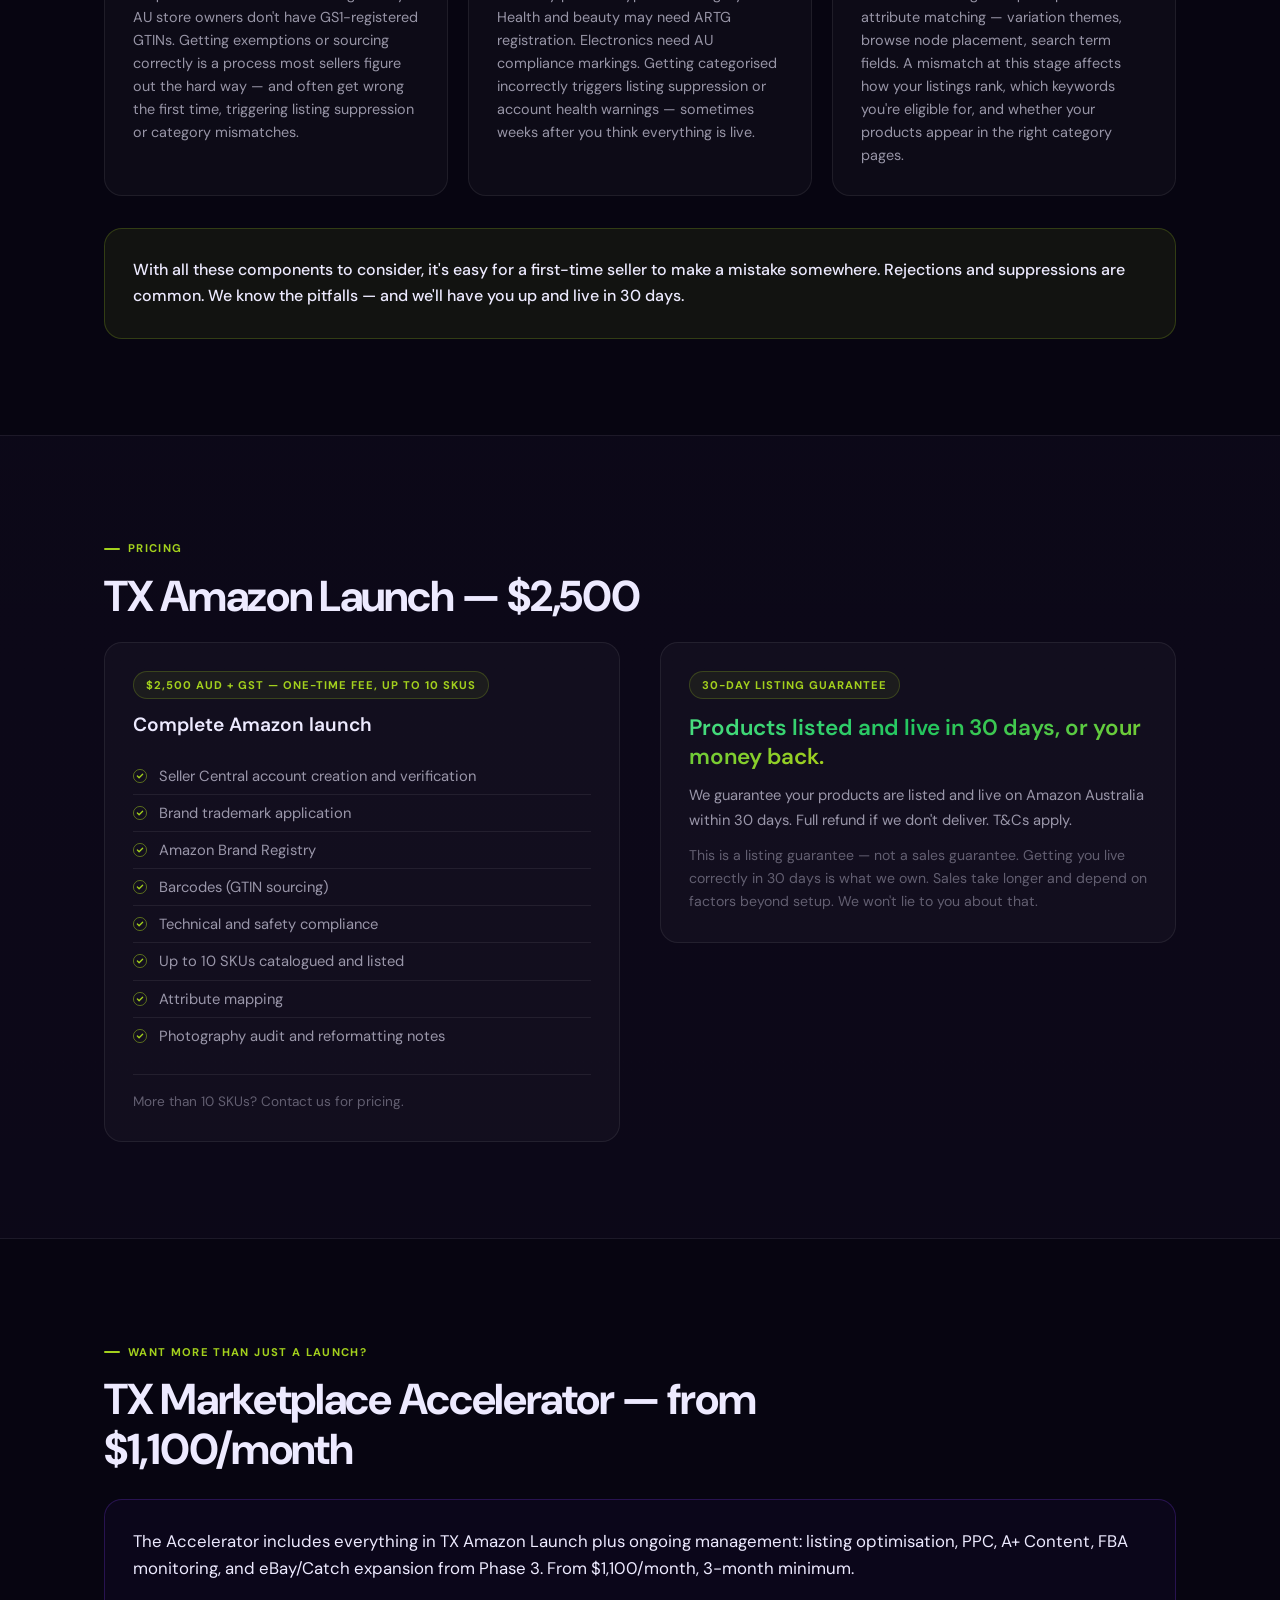
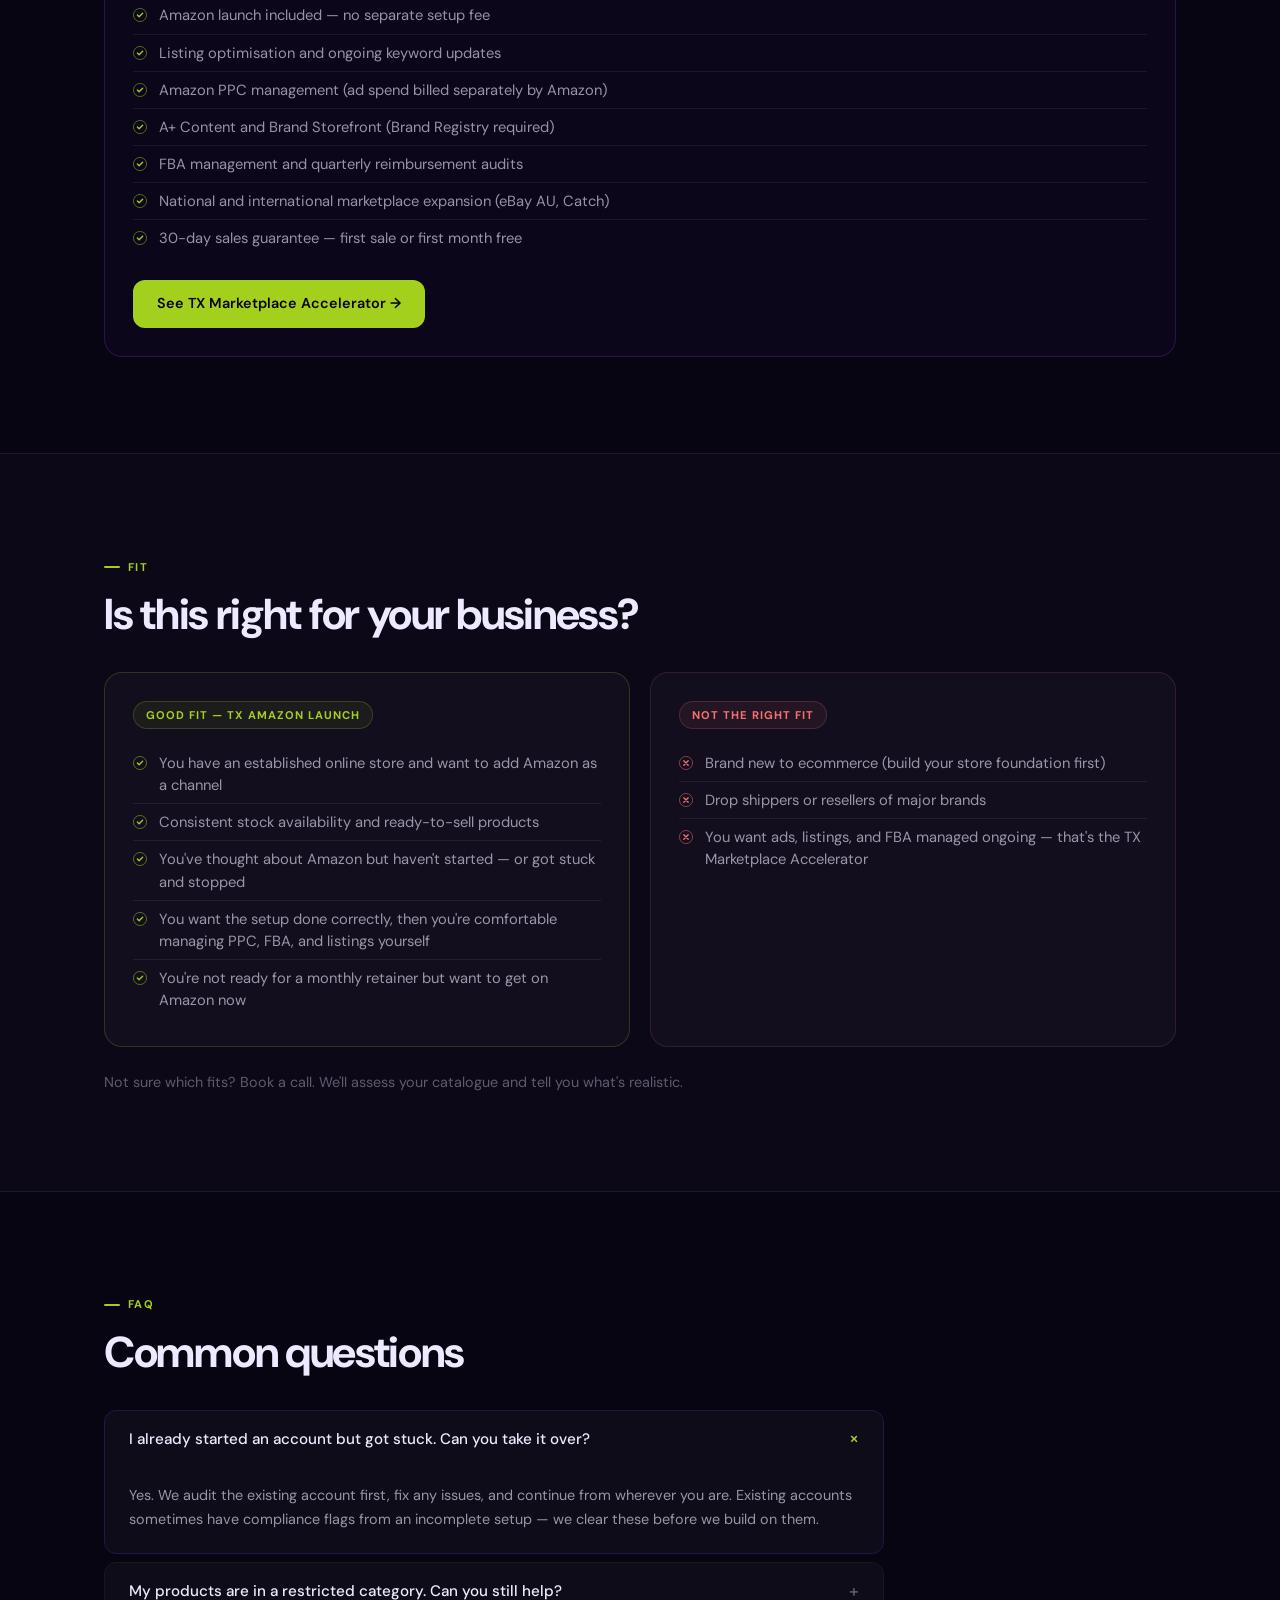
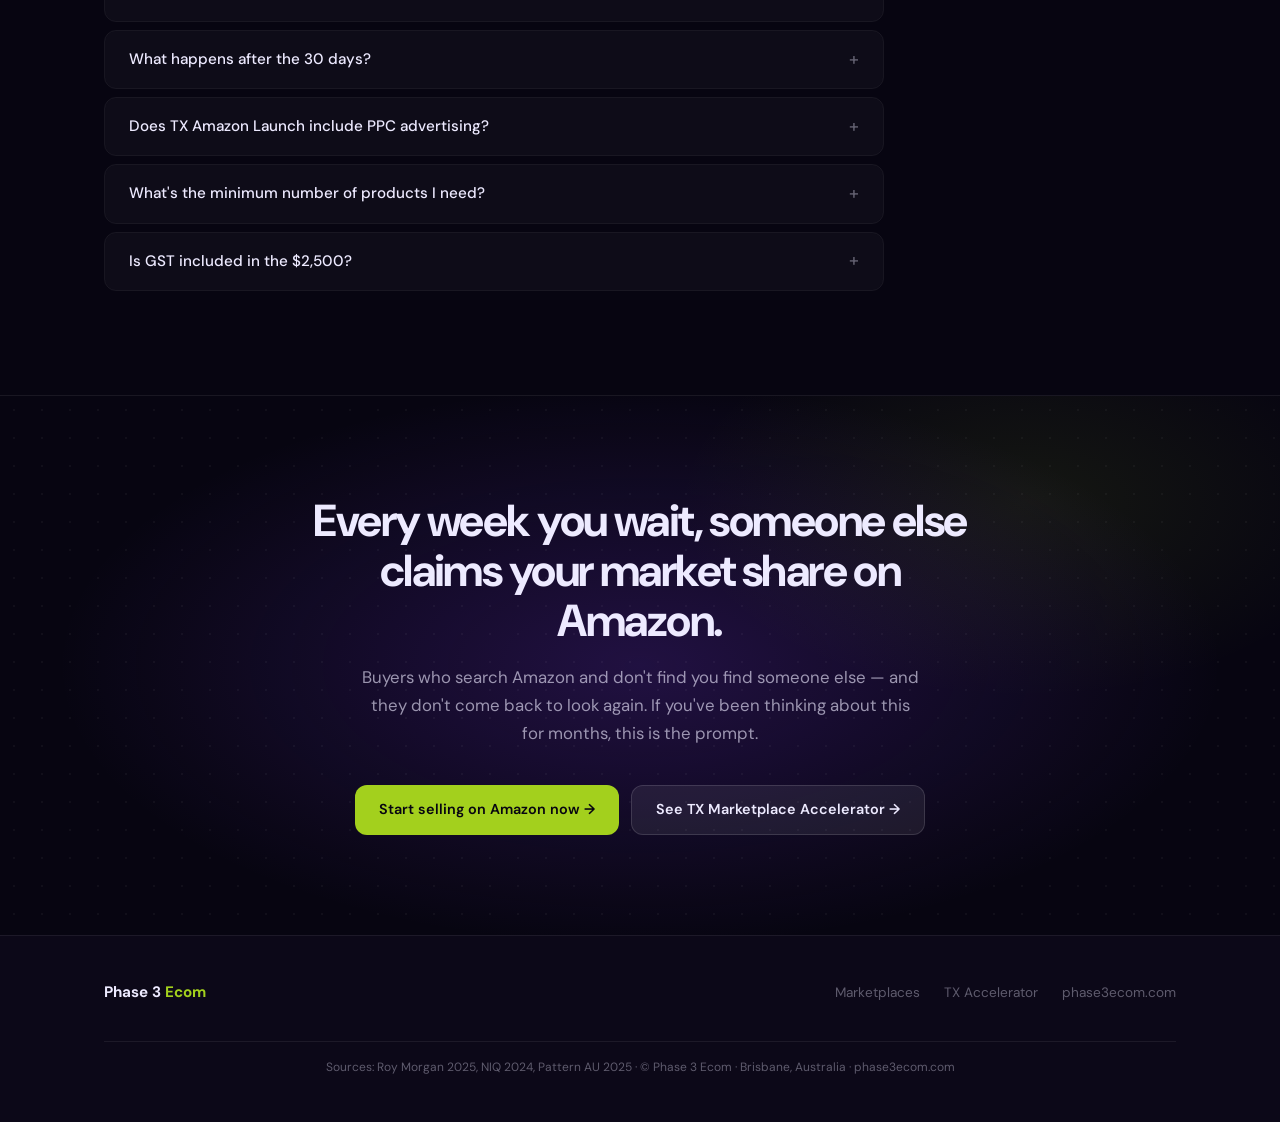
==== commit c4577b09: "Update: green gradient on 3 key headings across all pages Added .gradient-text-green (#4ade80 → #22c" ====
--- a/Phase 3 Ecom Site/Amazon-Launch_v5.html
+++ b/Phase 3 Ecom Site/Amazon-Launch_v5.html
@@ -13,9 +13,9 @@
   <div class="nav-inner">
     <div class="nav-logo">Phase 3 <span>Ecom</span></div>
     <div class="nav-links">
-      <a href="Homepage_v5.html">Marketplaces</a>
-      <a href="Amazon-Launch_v5.html" class="active">Amazon Launch</a>
-      <a href="TX-Marketplace-Accelerator_v5.html">TX Accelerator</a>
+      <a href="Homepage_v6.html">Marketplaces</a>
+      <a href="Amazon-Launch_v6.html" class="active">Amazon Launch</a>
+      <a href="TX-Marketplace-Accelerator_v6.html">TX Accelerator</a>
       <a href="https://phase3ecom.com" class="nav-cta">Start selling →</a>
     </div>
   </div>
@@ -27,7 +27,7 @@
   <div class="hero-orb hero-orb-2"></div>
   <div class="container">
     <div class="breadcrumb">
-      <a href="Homepage_v5.html">Marketplaces</a>
+      <a href="Homepage_v6.html">Marketplaces</a>
       <span>/</span>
       <span>TX Amazon Launch</span>
     </div>
@@ -41,7 +41,7 @@
     </p>
     <div class="hero-actions">
       <a href="https://phase3ecom.com" class="btn btn-primary">Start selling on Amazon now →</a>
-      <a href="TX-Marketplace-Accelerator_v5.html" class="btn btn-secondary">Want ongoing management too?</a>
+      <a href="TX-Marketplace-Accelerator_v6.html" class="btn btn-secondary">Want ongoing management too?</a>
     </div>
   </div>
 </section>
@@ -132,7 +132,7 @@
       <div>
         <div class="guarantee-block">
           <div class="guarantee-badge">30-day listing guarantee</div>
-          <h3 style="font-size: 1.4rem; margin-bottom: 12px;">Products listed and live in 30 days, or your money back.</h3>
+          <h3 style="font-size: 1.4rem; margin-bottom: 12px;"><span class="gradient-text-green">Products listed and live in 30 days, or your money back.</span></h3>
           <p>We guarantee your products are listed and live on Amazon Australia within 30 days. Full refund if we don't deliver. T&amp;Cs apply.</p>
           <p style="margin-top: 12px; font-size: 0.88rem; color: var(--text-muted);">This is a listing guarantee — not a sales guarantee. Getting you live correctly in 30 days is what we own. Sales take longer and depend on factors beyond setup. We won't lie to you about that.</p>
         </div>
@@ -157,7 +157,7 @@
         <li>National and international marketplace expansion (eBay AU, Catch)</li>
         <li>30-day sales guarantee — first sale or first month free</li>
       </ul>
-      <a href="TX-Marketplace-Accelerator_v5.html" class="btn btn-primary">See TX Marketplace Accelerator →</a>
+      <a href="TX-Marketplace-Accelerator_v6.html" class="btn btn-primary">See TX Marketplace Accelerator →</a>
     </div>
   </div>
 </section>
@@ -231,7 +231,7 @@
   <p>Buyers who search Amazon and don't find you find someone else — and they don't come back to look again. If you've been thinking about this for months, this is the prompt.</p>
   <div class="btn-group">
     <a href="https://phase3ecom.com" class="btn btn-primary">Start selling on Amazon now →</a>
-    <a href="TX-Marketplace-Accelerator_v5.html" class="btn btn-secondary">See TX Marketplace Accelerator →</a>
+    <a href="TX-Marketplace-Accelerator_v6.html" class="btn btn-secondary">See TX Marketplace Accelerator →</a>
   </div>
 </div>
 
@@ -239,8 +239,8 @@
   <div class="footer-inner">
     <div class="footer-logo">Phase 3 <span>Ecom</span></div>
     <div class="footer-links">
-      <a href="Homepage_v5.html">Marketplaces</a>
-      <a href="TX-Marketplace-Accelerator_v5.html">TX Accelerator</a>
+      <a href="Homepage_v6.html">Marketplaces</a>
+      <a href="TX-Marketplace-Accelerator_v6.html">TX Accelerator</a>
       <a href="https://phase3ecom.com">phase3ecom.com</a>
     </div>
     <div class="footer-copy">
--- a/styles.css
+++ b/styles.css
@@ -1,761 +1,972 @@
-/* Phase 3 Ecom — Amazon Pages Brand CSS */
-
-@import url('https://fonts.googleapis.com/css2?family=Orbitron:wght@400;700;800&family=Cabin:ital,wght@0,400;0,600;0,700;1,400&display=swap');
-
+@import url('https://fonts.googleapis.com/css2?family=DM+Sans:ital,opsz,wght@0,9..40,300;0,9..40,400;0,9..40,500;0,9..40,600;0,9..40,700;1,9..40,400&display=swap');
+
+/* ============================================================
+   DESIGN TOKENS
+   ============================================================ */
 :root {
-  --bg-primary: #100828;
-  --bg-secondary: #0D0520;
-  --bg-card: #1B1045;
-  --bg-card-hover: #211456;
+  --bg-base: #070511;
+  --bg-surface: #0c0818;
+  --bg-card: rgba(255,255,255,0.028);
+  --bg-card-hover: rgba(255,255,255,0.055);
+  --bg-secondary: rgba(255,255,255,0.035);
+
   --accent: #a3d01d;
-  --accent-light: #b8e020;
-  --accent-dim: rgba(163, 208, 29, 0.12);
-  --accent-border: rgba(163, 208, 29, 0.35);
-  --text-primary: #FFFFFF;
-  --text-secondary: #CBD5E1;
-  --text-muted: #666175;
-  --border: #1E2A3D;
-  --border-light: #243147;
-  --green: #10B981;
-  --red: #EF4444;
-  --radius: 8px;
-  --radius-lg: 14px;
-  --shadow: 0 4px 24px rgba(0,0,0,0.4);
-}
-
+  --accent-dim: rgba(163,208,29,0.07);
+  --accent-border: rgba(163,208,29,0.22);
+  --accent-glow: rgba(163,208,29,0.18);
+  --accent-light: #c8e85a;
+
+  --purple: #7c3aed;
+  --purple-mid: #9d5cf5;
+  --purple-light: #c4b5fd;
+  --purple-dim: rgba(124,58,237,0.1);
+  --purple-glow: rgba(124,58,237,0.35);
+
+  --text-primary: #edeaff;
+  --text-secondary: rgba(237,234,255,0.62);
+  --text-muted: rgba(237,234,255,0.37);
+
+  --border: rgba(255,255,255,0.07);
+  --border-light: rgba(255,255,255,0.13);
+
+  --radius-sm: 8px;
+  --radius-md: 12px;
+  --radius-lg: 18px;
+  --radius-xl: 28px;
+
+  --ease-out: cubic-bezier(0.16, 1, 0.3, 1);
+  --ease-in-out: cubic-bezier(0.77, 0, 0.175, 1);
+
+  --container: 1120px;
+  --section-pad: 96px;
+}
+
+/* ============================================================
+   RESET & BASE
+   ============================================================ */
 *, *::before, *::after { box-sizing: border-box; margin: 0; padding: 0; }
-
 html { scroll-behavior: smooth; }
 
 body {
-  font-family: 'Cabin', -apple-system, BlinkMacSystemFont, sans-serif;
-  background: var(--bg-primary);
-  color: var(--text-secondary);
+  font-family: 'DM Sans', -apple-system, BlinkMacSystemFont, sans-serif;
   font-size: 16px;
-  line-height: 1.7;
+  line-height: 1.65;
+  color: var(--text-primary);
+  background: var(--bg-base);
   -webkit-font-smoothing: antialiased;
-}
-
-/* ─── TYPOGRAPHY ─── */
-
-h1, h2, h3, h4 {
-  font-family: 'Cabin', sans-serif;
-  color: var(--text-primary);
-  line-height: 1.2;
-  font-weight: 700;
-  letter-spacing: -0.02em;
-}
-
-h1 { color: var(--accent); }
-
-h1 { font-size: clamp(2.2rem, 5vw, 3.5rem); }
-h2 { font-size: clamp(1.6rem, 3vw, 2.2rem); }
-h3 { font-size: clamp(1.2rem, 2vw, 1.5rem); }
-h4 { font-size: 1.1rem; }
-
-p { margin-bottom: 1rem; }
-p:last-child { margin-bottom: 0; }
-
+  overflow-x: hidden;
+}
+
+img { max-width: 100%; display: block; }
+a { color: inherit; text-decoration: none; }
+ul { list-style: none; }
+p { color: var(--text-secondary); }
+p + p { margin-top: 14px; }
 strong { color: var(--text-primary); font-weight: 600; }
 
-a {
-  color: var(--accent-light);
-  text-decoration: none;
-  transition: color 0.2s;
-}
-a:hover { color: #fff; }
-
-/* ─── LAYOUT ─── */
-
+/* ============================================================
+   LAYOUT
+   ============================================================ */
 .container {
-  width: 100%;
-  max-width: 1080px;
+  max-width: var(--container);
   margin: 0 auto;
   padding: 0 24px;
 }
 
-.section { padding: 80px 0; }
-.section-alt { background: var(--bg-secondary); }
-.section-accent { background: var(--accent-dim); border-top: 1px solid var(--accent-border); border-bottom: 1px solid var(--accent-border); }
-
-/* ─── NAV ─── */
-
+.two-col {
+  display: grid;
+  grid-template-columns: 1fr 1fr;
+  gap: 48px;
+  align-items: start;
+}
+
+.card-grid {
+  display: grid;
+  grid-template-columns: repeat(3, 1fr);
+  gap: 20px;
+}
+
+/* ============================================================
+   NAV
+   ============================================================ */
 .nav {
   position: sticky;
   top: 0;
   z-index: 100;
-  background: rgba(16,8,40,0.92);
-  backdrop-filter: blur(12px);
+  background: rgba(7,5,17,0.8);
+  backdrop-filter: blur(20px) saturate(180%);
+  -webkit-backdrop-filter: blur(20px) saturate(180%);
   border-bottom: 1px solid var(--border);
+}
+
+.nav-inner {
+  max-width: var(--container);
+  margin: 0 auto;
   padding: 0 24px;
-}
-
-.nav-inner {
-  max-width: 1080px;
-  margin: 0 auto;
+  height: 64px;
   display: flex;
   align-items: center;
   justify-content: space-between;
-  height: 64px;
-  gap: 24px;
 }
 
 .nav-logo {
-  font-family: 'Orbitron', sans-serif;
-  font-size: 1rem;
-  font-weight: 700;
-  color: var(--text-primary);
-  letter-spacing: 0.05em;
-  text-transform: uppercase;
-  white-space: nowrap;
-}
-
-.nav-logo span {
-  color: var(--accent-light);
-}
-
-.nav-links {
-  display: flex;
-  gap: 4px;
-  align-items: center;
-  flex-wrap: wrap;
-}
-
+  font-size: 0.95rem;
+  font-weight: 700;
+  letter-spacing: -0.02em;
+  color: var(--text-primary);
+}
+.nav-logo span { color: var(--accent); }
+
+.nav-links { display: flex; align-items: center; gap: 4px; }
 .nav-links a {
+  font-size: 0.875rem;
+  font-weight: 500;
   color: var(--text-muted);
-  font-size: 0.85rem;
-  padding: 6px 10px;
-  border-radius: var(--radius);
-  transition: all 0.2s;
-  white-space: nowrap;
-}
-
-.nav-links a:hover,
-.nav-links a.active {
-  color: var(--text-primary);
-  background: var(--bg-card);
-}
+  padding: 6px 14px;
+  border-radius: var(--radius-sm);
+  transition: color 0.15s, background-color 0.15s;
+  cursor: pointer;
+}
+.nav-links a:hover { color: var(--text-primary); background: rgba(255,255,255,0.05); }
+.nav-links a.active { color: var(--text-primary); }
 
 .nav-cta {
+  font-size: 0.875rem !important;
+  font-weight: 600 !important;
+  color: #070511 !important;
   background: var(--accent) !important;
-  color: #fff !important;
-  padding: 8px 16px !important;
-  border-radius: var(--radius) !important;
-  font-weight: 600 !important;
-}
-.nav-cta:hover { background: var(--accent-light) !important; }
-
-/* ─── HERO ─── */
-
+  padding: 8px 18px !important;
+  border-radius: var(--radius-sm) !important;
+  transition: transform 0.15s var(--ease-out), box-shadow 0.15s var(--ease-out) !important;
+  margin-left: 6px;
+}
+.nav-cta:hover { transform: translateY(-1px); box-shadow: 0 4px 16px var(--accent-glow) !important; background: var(--accent) !important; }
+.nav-cta:active { transform: scale(0.97) !important; box-shadow: none !important; }
+
+/* ============================================================
+   HERO
+   ============================================================ */
 .hero {
-  padding: 100px 0 80px;
-  background: linear-gradient(160deg, #0D0420 0%, #100828 60%, #080318 100%);
-  border-bottom: 1px solid var(--border);
   position: relative;
+  padding: 104px 0 88px;
   overflow: hidden;
 }
 
 .hero::before {
   content: '';
   position: absolute;
-  top: -40%;
-  right: -20%;
-  width: 600px;
-  height: 600px;
-  background: radial-gradient(circle, rgba(163,208,29,0.08) 0%, transparent 70%);
+  inset: 0;
+  background-image: radial-gradient(rgba(255,255,255,0.055) 1px, transparent 1px);
+  background-size: 28px 28px;
   pointer-events: none;
 }
-
-.hero-label {
-  display: inline-block;
-  font-size: 0.75rem;
+.hero::after {
+  content: '';
+  position: absolute;
+  bottom: 0; left: 0; right: 0;
+  height: 240px;
+  background: linear-gradient(to bottom, transparent, var(--bg-base));
+  pointer-events: none;
+  z-index: 0;
+}
+
+.hero .container { position: relative; z-index: 1; }
+
+.hero-orb {
+  position: absolute;
+  border-radius: 50%;
+  filter: blur(100px);
+  pointer-events: none;
+  will-change: transform;
+}
+.hero-orb-1 {
+  width: 700px; height: 700px;
+  top: -280px; left: -180px;
+  background: radial-gradient(circle, rgba(124,58,237,0.45) 0%, transparent 70%);
+}
+.hero-orb-2 {
+  width: 500px; height: 500px;
+  top: -120px; right: -80px;
+  background: radial-gradient(circle, rgba(163,208,29,0.18) 0%, transparent 70%);
+}
+
+.hero-eyebrow {
+  display: inline-flex;
+  align-items: center;
+  gap: 8px;
+  font-size: 0.78rem;
   font-weight: 600;
+  letter-spacing: 0.06em;
   text-transform: uppercase;
-  letter-spacing: 0.12em;
-  color: var(--accent-light);
+  color: var(--accent);
   background: var(--accent-dim);
   border: 1px solid var(--accent-border);
-  padding: 4px 12px;
+  padding: 5px 14px 5px 10px;
   border-radius: 100px;
+  margin-bottom: 26px;
+}
+.hero-eyebrow-dot {
+  width: 6px; height: 6px;
+  border-radius: 50%;
+  background: var(--accent);
+  animation: eyebrow-pulse 2s ease-in-out infinite;
+  flex-shrink: 0;
+}
+@keyframes eyebrow-pulse {
+  0%, 100% { opacity: 1; transform: scale(1); }
+  50% { opacity: 0.4; transform: scale(0.75); }
+}
+
+.hero-label {
+  font-size: 0.75rem;
+  font-weight: 700;
+  letter-spacing: 0.08em;
+  text-transform: uppercase;
+  color: var(--accent);
+  margin-bottom: 20px;
+}
+
+.hero h1 {
+  font-size: clamp(2.4rem, 5vw, 4rem);
+  font-weight: 700;
+  line-height: 1.1;
+  letter-spacing: -0.035em;
+  color: var(--text-primary);
+  max-width: 840px;
+  margin-bottom: 26px;
+}
+
+.gradient-text {
+  background: linear-gradient(130deg, #ffffff 0%, var(--purple-light) 45%, var(--accent) 100%);
+  -webkit-background-clip: text;
+  -webkit-text-fill-color: transparent;
+  background-clip: text;
+}
+
+.break { display: block; }
+
+.gradient-text-green {
+  background: linear-gradient(130deg, #4ade80 0%, #22c55e 40%, #a3d01d 100%);
+  -webkit-background-clip: text;
+  -webkit-text-fill-color: transparent;
+  background-clip: text;
+}
+
+.hero-sub {
+  font-size: 1.1rem;
+  line-height: 1.72;
+  color: var(--text-secondary);
+  max-width: 660px;
+  margin-bottom: 38px;
+}
+
+.hero-actions {
+  display: flex;
+  gap: 12px;
+  flex-wrap: wrap;
+}
+
+.breadcrumb {
+  display: flex;
+  align-items: center;
+  gap: 8px;
+  font-size: 0.8rem;
+  color: var(--text-muted);
   margin-bottom: 24px;
 }
-
-.hero h1 { margin-bottom: 24px; max-width: 820px; }
-.hero h1 .break { display: block; color: var(--text-secondary); font-weight: 400; }
-
-.hero-sub {
-  font-size: 1.15rem;
-  color: var(--text-secondary);
-  max-width: 620px;
-  margin-bottom: 36px;
-  line-height: 1.65;
-}
-
-.hero-actions { display: flex; gap: 12px; flex-wrap: wrap; align-items: center; }
-
-/* ─── BUTTONS ─── */
-
+.breadcrumb a { color: var(--text-muted); transition: color 0.15s; }
+.breadcrumb a:hover { color: var(--text-primary); }
+
+/* ============================================================
+   BUTTONS
+   ============================================================ */
 .btn {
   display: inline-flex;
   align-items: center;
-  gap: 8px;
-  padding: 14px 28px;
-  border-radius: var(--radius);
+  gap: 6px;
+  font-family: 'DM Sans', sans-serif;
+  font-size: 0.9rem;
   font-weight: 600;
-  font-size: 0.95rem;
-  transition: all 0.2s;
+  padding: 12px 24px;
+  border-radius: var(--radius-md);
   cursor: pointer;
   border: none;
+  transition: transform 0.15s var(--ease-out), box-shadow 0.15s var(--ease-out), background-color 0.15s var(--ease-out);
+  white-space: nowrap;
   text-decoration: none;
-  white-space: nowrap;
-}
-
-.btn-primary {
-  background: var(--accent);
-  color: #fff;
-}
-.btn-primary:hover {
-  background: var(--accent-light);
-  color: #fff;
-  transform: translateY(-1px);
-  box-shadow: 0 8px 24px rgba(163,208,29,0.35);
-}
+}
+.btn:active { transform: scale(0.97); box-shadow: none; }
+
+.btn-primary { background: var(--accent); color: #070511; }
+.btn-primary:hover { transform: translateY(-2px); box-shadow: 0 8px 24px var(--accent-glow); }
 
 .btn-secondary {
-  background: transparent;
-  color: var(--text-secondary);
+  background: rgba(255,255,255,0.07);
+  color: var(--text-primary);
   border: 1px solid var(--border-light);
 }
-.btn-secondary:hover {
-  border-color: var(--accent-border);
-  color: var(--text-primary);
-  background: var(--accent-dim);
-}
-
-/* ─── STATS STRIP ─── */
-
+.btn-secondary:hover { background: rgba(255,255,255,0.12); transform: translateY(-1px); }
+
+.btn-group {
+  display: flex;
+  gap: 12px;
+  flex-wrap: wrap;
+  justify-content: center;
+}
+
+/* ============================================================
+   STATS STRIP
+   ============================================================ */
 .stats-strip {
-  background: var(--bg-card);
+  padding: 44px 0;
   border-top: 1px solid var(--border);
   border-bottom: 1px solid var(--border);
-  padding: 28px 0;
+  background: var(--bg-surface);
 }
 
 .stats-grid {
   display: grid;
-  grid-template-columns: repeat(auto-fit, minmax(200px, 1fr));
-  gap: 24px;
-}
-
-.stat {
+  grid-template-columns: repeat(4, 1fr);
+  gap: 32px;
   text-align: center;
-  padding: 8px;
 }
 
 .stat-value {
-  font-size: 1.7rem;
-  font-weight: 700;
-  color: var(--text-primary);
+  display: block;
+  font-size: 2.4rem;
+  font-weight: 700;
+  letter-spacing: -0.05em;
+  background: linear-gradient(130deg, #ffffff 0%, var(--purple-light) 100%);
+  -webkit-background-clip: text;
+  -webkit-text-fill-color: transparent;
+  background-clip: text;
+  line-height: 1;
+  margin-bottom: 8px;
+}
+
+.stat-label {
+  font-size: 0.78rem;
+  color: var(--text-muted);
+  line-height: 1.4;
+  max-width: 180px;
+  margin: 0 auto;
+}
+
+/* ============================================================
+   LOGO MARQUEE
+   ============================================================ */
+.marquee-section {
+  padding: 36px 0;
+  border-bottom: 1px solid var(--border);
+  overflow: hidden;
+}
+
+.marquee-label {
+  text-align: center;
+  font-size: 0.7rem;
+  font-weight: 600;
+  letter-spacing: 0.12em;
+  text-transform: uppercase;
+  color: var(--text-muted);
+  margin-bottom: 24px;
+}
+
+.marquee-track-wrap {
+  overflow: hidden;
+  -webkit-mask-image: linear-gradient(90deg, transparent, black 12%, black 88%, transparent);
+  mask-image: linear-gradient(90deg, transparent, black 12%, black 88%, transparent);
+}
+
+.marquee-track {
+  display: flex;
+  gap: 72px;
+  align-items: center;
+  width: max-content;
+  animation: marquee-scroll 32s linear infinite;
+}
+.marquee-track:hover { animation-play-state: paused; }
+
+@keyframes marquee-scroll {
+  from { transform: translateX(0); }
+  to { transform: translateX(-50%); }
+}
+
+.logo-item {
+  display: flex;
+  align-items: center;
+  opacity: 0.42;
+  transition: opacity 0.2s var(--ease-out);
+  flex-shrink: 0;
+}
+.logo-item:hover { opacity: 0.9; }
+.logo-item img {
+  height: 26px;
+  width: auto;
+  max-width: 120px;
+  filter: brightness(0) invert(1);
+  object-fit: contain;
+  display: block;
+}
+
+/* ============================================================
+   SECTIONS
+   ============================================================ */
+.section { padding: var(--section-pad) 0; }
+.section-alt {
+  background: var(--bg-surface);
+  border-top: 1px solid var(--border);
+  border-bottom: 1px solid var(--border);
+}
+
+.section-tag {
+  display: inline-flex;
+  align-items: center;
+  font-size: 0.7rem;
+  font-weight: 700;
+  letter-spacing: 0.12em;
+  text-transform: uppercase;
+  color: var(--accent);
+  margin-bottom: 14px;
+}
+.section-tag::before {
+  content: '';
+  display: inline-block;
+  width: 16px;
+  height: 2px;
+  background: var(--accent);
+  margin-right: 8px;
+  border-radius: 2px;
+  flex-shrink: 0;
+}
+
+.section-title {
+  font-size: clamp(1.85rem, 3.5vw, 2.7rem);
+  font-weight: 700;
   letter-spacing: -0.03em;
-  display: block;
-}
-
-.stat-label {
-  font-size: 0.82rem;
-  color: var(--text-muted);
-  margin-top: 4px;
-  display: block;
-}
-
-/* ─── SECTION HEADER ─── */
-
-.section-tag {
-  display: inline-block;
-  font-size: 0.72rem;
-  font-weight: 600;
-  text-transform: uppercase;
-  letter-spacing: 0.12em;
-  color: var(--accent-light);
-  margin-bottom: 12px;
-}
-
-.section-title { margin-bottom: 16px; }
+  color: var(--text-primary);
+  line-height: 1.15;
+  margin-bottom: 20px;
+  max-width: 720px;
+}
+
 .section-intro {
   font-size: 1.05rem;
+  line-height: 1.65;
   color: var(--text-secondary);
-  max-width: 640px;
+  max-width: 680px;
   margin-bottom: 48px;
 }
 
-/* ─── CARDS ─── */
-
-.card-grid {
-  display: grid;
-  grid-template-columns: repeat(auto-fit, minmax(280px, 1fr));
-  gap: 20px;
-}
-
+/* ============================================================
+   CARDS
+   ============================================================ */
 .card {
   background: var(--bg-card);
   border: 1px solid var(--border);
   border-radius: var(--radius-lg);
   padding: 28px;
-  transition: border-color 0.2s, background 0.2s;
-}
-
+  transition: background 0.2s var(--ease-out), border-color 0.2s var(--ease-out), transform 0.2s var(--ease-out), box-shadow 0.2s var(--ease-out);
+}
 .card:hover {
-  border-color: var(--accent-border);
   background: var(--bg-card-hover);
-}
+  border-color: var(--border-light);
+  transform: translateY(-3px);
+  box-shadow: 0 20px 50px rgba(0,0,0,0.45), 0 0 0 1px rgba(255,255,255,0.04);
+}
+.card h3 {
+  font-size: 1.05rem;
+  font-weight: 600;
+  letter-spacing: -0.015em;
+  color: var(--text-primary);
+  margin-bottom: 10px;
+  line-height: 1.3;
+}
+.card p { font-size: 0.9rem; line-height: 1.6; }
+.card .section-tag { margin-bottom: 10px; }
 
 .card-icon {
-  width: 40px;
-  height: 40px;
-  background: var(--accent-dim);
-  border: 1px solid var(--accent-border);
-  border-radius: var(--radius);
+  width: 44px; height: 44px;
+  background: var(--purple-dim);
+  border: 1px solid rgba(124,58,237,0.2);
+  border-radius: var(--radius-md);
   display: flex;
   align-items: center;
   justify-content: center;
-  margin-bottom: 16px;
-  font-size: 1.2rem;
-}
-
-.card h3 { font-size: 1.05rem; margin-bottom: 8px; }
-.card p { font-size: 0.9rem; color: var(--text-muted); }
-
-/* ─── TWO COLUMN ─── */
-
-.two-col {
+  margin-bottom: 18px;
+}
+.card-icon svg {
+  width: 22px; height: 22px;
+  stroke: var(--purple-light);
+  fill: none;
+  stroke-width: 1.75;
+  stroke-linecap: round;
+  stroke-linejoin: round;
+}
+
+/* ============================================================
+   IMAGE BLOCK
+   ============================================================ */
+.image-block {
+  border-radius: var(--radius-xl);
+  overflow: hidden;
+  border: 1px solid var(--border);
+  position: relative;
+}
+.image-block img {
+  width: 100%;
+  height: 340px;
+  object-fit: cover;
+  display: block;
+}
+.image-block-overlay {
+  position: absolute;
+  inset: 0;
+  background: linear-gradient(135deg, rgba(124,58,237,0.18) 0%, transparent 60%);
+}
+
+/* ============================================================
+   HIGHLIGHT BOX
+   ============================================================ */
+.highlight-box {
+  background: var(--accent-dim);
+  border: 1px solid var(--accent-border);
+  border-radius: var(--radius-lg);
+  padding: 28px;
+}
+.highlight-box h3 {
+  font-size: 1.1rem;
+  font-weight: 600;
+  color: var(--text-primary);
+  margin-bottom: 12px;
+  line-height: 1.3;
+}
+.highlight-box p { font-size: 0.92rem; }
+
+/* ============================================================
+   CHECK LIST
+   ============================================================ */
+.check-list { list-style: none; }
+.check-list li {
+  font-size: 0.92rem;
+  color: var(--text-secondary);
+  padding: 7px 0 7px 26px;
+  border-bottom: 1px solid var(--border);
+  position: relative;
+  line-height: 1.5;
+}
+.check-list li:last-child { border-bottom: none; }
+.check-list li::before {
+  content: '';
+  position: absolute;
+  left: 0; top: 11px;
+  width: 14px; height: 14px;
+  background-image: url("data:image/svg+xml,%3Csvg viewBox='0 0 16 16' fill='none' xmlns='http://www.w3.org/2000/svg'%3E%3Ccircle cx='8' cy='8' r='7.5' stroke='%23a3d01d' stroke-opacity='0.55'/%3E%3Cpath d='M5 8l2 2 4-4' stroke='%23a3d01d' stroke-width='1.5' stroke-linecap='round' stroke-linejoin='round'/%3E%3C/svg%3E");
+  background-size: contain;
+  background-repeat: no-repeat;
+}
+.x-list li::before {
+  background-image: url("data:image/svg+xml,%3Csvg viewBox='0 0 16 16' fill='none' xmlns='http://www.w3.org/2000/svg'%3E%3Ccircle cx='8' cy='8' r='7.5' stroke='%23f87171' stroke-opacity='0.55'/%3E%3Cpath d='M5.5 5.5l5 5M10.5 5.5l-5 5' stroke='%23f87171' stroke-width='1.5' stroke-linecap='round'/%3E%3C/svg%3E");
+}
+
+/* ============================================================
+   PRICING CARDS
+   ============================================================ */
+.pricing-cards {
   display: grid;
   grid-template-columns: 1fr 1fr;
-  gap: 60px;
-  align-items: start;
-}
-
-@media (max-width: 768px) {
-  .two-col { grid-template-columns: 1fr; gap: 40px; }
-}
-
-/* ─── LIST ITEMS ─── */
-
-.check-list {
-  list-style: none;
-  display: flex;
-  flex-direction: column;
-  gap: 10px;
-}
-
-.check-list li {
-  display: flex;
-  gap: 10px;
-  align-items: flex-start;
-  font-size: 0.95rem;
-  color: var(--text-secondary);
-}
-
-.check-list li::before {
-  content: '✓';
-  color: var(--accent-light);
-  font-weight: 700;
-  flex-shrink: 0;
-  margin-top: 2px;
-}
-
-.x-list li::before {
-  content: '✗';
-  color: var(--red);
-}
-
-/* ─── TABLE ─── */
-
-.table-wrap { overflow-x: auto; border-radius: var(--radius-lg); border: 1px solid var(--border); }
-
-table {
-  width: 100%;
-  border-collapse: collapse;
-  font-size: 0.9rem;
-}
-
-thead th {
-  background: var(--bg-card);
-  color: var(--text-muted);
-  font-size: 0.75rem;
-  font-weight: 600;
-  text-transform: uppercase;
-  letter-spacing: 0.08em;
-  padding: 12px 16px;
-  text-align: left;
-  border-bottom: 1px solid var(--border);
-}
-
-tbody td {
-  padding: 14px 16px;
-  border-bottom: 1px solid var(--border);
-  color: var(--text-secondary);
-  vertical-align: top;
-}
-
-tbody tr:last-child td { border-bottom: none; }
-
-tbody tr:hover td { background: var(--bg-card); }
-
-td strong { color: var(--text-primary); }
-
-/* ─── PRICING BLOCK ─── */
-
-.pricing-cards {
-  display: grid;
-  grid-template-columns: repeat(auto-fit, minmax(280px, 1fr));
-  gap: 20px;
-  margin-top: 40px;
+  gap: 24px;
+  margin-bottom: 20px;
 }
 
 .pricing-card {
   background: var(--bg-card);
   border: 1px solid var(--border);
-  border-radius: var(--radius-lg);
-  padding: 32px;
-}
-
+  border-radius: var(--radius-xl);
+  padding: 36px;
+  display: flex;
+  flex-direction: column;
+  transition: border-color 0.2s var(--ease-out), box-shadow 0.2s var(--ease-out);
+  position: relative;
+  overflow: hidden;
+}
+.pricing-card:hover {
+  border-color: var(--border-light);
+  box-shadow: 0 24px 60px rgba(0,0,0,0.3);
+}
 .pricing-card.featured {
-  border-color: var(--accent);
-  background: linear-gradient(135deg, var(--bg-card) 0%, rgba(163,208,29,0.06) 100%);
-  position: relative;
-}
-
+  background: rgba(124,58,237,0.055);
+  border-color: rgba(124,58,237,0.28);
+}
+.pricing-card.featured:hover {
+  border-color: rgba(124,58,237,0.5);
+  box-shadow: 0 24px 80px rgba(124,58,237,0.2);
+}
 .pricing-card.featured::before {
-  content: 'Setup';
-  position: absolute;
-  top: -12px;
-  left: 50%;
-  transform: translateX(-50%);
-  background: var(--accent);
-  color: #fff;
-  font-size: 0.72rem;
-  font-weight: 600;
+  content: 'Most Popular';
+  position: absolute; top: 0; right: 0;
+  background: linear-gradient(135deg, var(--purple), var(--purple-mid));
+  color: white;
+  font-size: 0.68rem;
+  font-weight: 700;
+  letter-spacing: 0.06em;
   text-transform: uppercase;
-  letter-spacing: 0.08em;
-  padding: 4px 14px;
-  border-radius: 100px;
+  padding: 5px 14px;
+  border-bottom-left-radius: var(--radius-md);
 }
 
 .price-amount {
-  font-size: 2.5rem;
-  font-weight: 800;
-  color: var(--text-primary);
-  letter-spacing: -0.04em;
+  font-size: 2.7rem;
+  font-weight: 700;
+  letter-spacing: -0.045em;
+  color: var(--text-primary);
   line-height: 1;
-  margin-bottom: 4px;
-}
-
+  margin: 14px 0 4px;
+}
 .price-period {
   font-size: 0.85rem;
   color: var(--text-muted);
-  margin-bottom: 20px;
-}
-
-.price-features {
-  margin-top: 20px;
-  padding-top: 20px;
-  border-top: 1px solid var(--border);
-}
-
-/* ─── GUARANTEE BLOCK ─── */
-
+  margin-bottom: 26px;
+}
+.price-features { flex: 1; }
+
+/* ============================================================
+   GUARANTEE BLOCK
+   ============================================================ */
 .guarantee-block {
   background: var(--bg-card);
+  border: 1px solid var(--border);
+  border-radius: var(--radius-lg);
+  padding: 28px;
+  transition: border-color 0.2s var(--ease-out), box-shadow 0.2s var(--ease-out);
+}
+.guarantee-block:hover {
+  border-color: var(--accent-border);
+  box-shadow: 0 8px 32px var(--accent-glow);
+}
+.guarantee-block h2 {
+  font-size: 1.35rem;
+  font-weight: 600;
+  letter-spacing: -0.02em;
+  color: var(--text-primary);
+  margin-bottom: 12px;
+  line-height: 1.28;
+}
+.guarantee-block h3 {
+  font-size: 1.1rem;
+  font-weight: 600;
+  color: var(--text-primary);
+  margin-bottom: 12px;
+  line-height: 1.3;
+}
+.guarantee-block p { font-size: 0.92rem; }
+
+.guarantee-badge {
+  display: inline-block;
+  font-size: 0.7rem;
+  font-weight: 700;
+  letter-spacing: 0.09em;
+  text-transform: uppercase;
+  color: var(--accent);
+  background: var(--accent-dim);
   border: 1px solid var(--accent-border);
+  padding: 4px 12px;
+  border-radius: 100px;
+  margin-bottom: 14px;
+}
+
+/* ============================================================
+   PHASE GRID
+   ============================================================ */
+.phase-grid {
+  display: grid;
+  grid-template-columns: repeat(3, 1fr);
+  gap: 20px;
+}
+
+.phase-card {
+  background: var(--bg-card);
+  border: 1px solid var(--border);
   border-radius: var(--radius-lg);
-  padding: 40px;
+  padding: 28px 28px 28px 32px;
   position: relative;
   overflow: hidden;
-}
-
-.guarantee-block::before {
+  transition: border-color 0.2s var(--ease-out), transform 0.2s var(--ease-out), box-shadow 0.2s var(--ease-out);
+}
+.phase-card::before {
   content: '';
   position: absolute;
   top: 0; left: 0;
-  width: 100%; height: 3px;
-  background: linear-gradient(90deg, var(--accent), var(--accent-light));
-}
-
-.guarantee-badge {
-  font-size: 0.72rem;
-  font-weight: 700;
+  width: 3px; height: 100%;
+  background: linear-gradient(180deg, var(--purple), var(--accent));
+  opacity: 0.7;
+}
+.phase-card:hover {
+  border-color: rgba(124,58,237,0.3);
+  transform: translateY(-3px);
+  box-shadow: 0 16px 48px rgba(0,0,0,0.35);
+}
+.phase-tag {
+  font-size: 0.7rem;
+  font-weight: 700;
+  letter-spacing: 0.1em;
   text-transform: uppercase;
-  letter-spacing: 0.12em;
-  color: var(--accent-light);
-  margin-bottom: 12px;
-}
-
-.guarantee-block h2 { font-size: 1.8rem; margin-bottom: 16px; }
-
-/* ─── SOCIAL PROOF / PLACEHOLDER ─── */
-
-.placeholder-block {
-  background: var(--bg-card);
-  border: 1px dashed var(--border-light);
-  border-radius: var(--radius-lg);
-  padding: 32px;
-  text-align: center;
-}
-
-.placeholder-block p {
-  color: var(--text-muted);
-  font-size: 0.9rem;
-  font-style: italic;
-}
-
-.placeholder-label {
-  display: inline-block;
-  font-size: 0.72rem;
-  font-weight: 600;
-  text-transform: uppercase;
-  letter-spacing: 0.1em;
-  color: var(--text-muted);
-  background: var(--border);
-  padding: 3px 10px;
-  border-radius: 100px;
-  margin-bottom: 12px;
-}
-
-/* ─── FAQ ─── */
-
-.faq-list { display: flex; flex-direction: column; gap: 12px; }
-
-.faq-item {
-  background: var(--bg-card);
-  border: 1px solid var(--border);
-  border-radius: var(--radius-lg);
-  overflow: hidden;
-}
-
-.faq-q {
-  display: flex;
-  justify-content: space-between;
-  align-items: center;
-  padding: 20px 24px;
-  cursor: pointer;
-  color: var(--text-primary);
-  font-weight: 600;
-  font-size: 0.95rem;
-  gap: 16px;
-  user-select: none;
-}
-
-.faq-q:hover { background: var(--bg-card-hover); }
-
-.faq-icon {
-  color: var(--accent-light);
-  font-size: 1.2rem;
-  flex-shrink: 0;
-  transition: transform 0.2s;
-}
-
-.faq-item.open .faq-icon { transform: rotate(45deg); }
-
-.faq-a {
-  display: none;
-  padding: 0 24px 20px;
-  color: var(--text-secondary);
-  font-size: 0.9rem;
-  border-top: 1px solid var(--border);
-  padding-top: 16px;
-}
-
-.faq-item.open .faq-a { display: block; }
-
-/* ─── FIT GRID ─── */
-
+  color: var(--purple-light);
+  margin-bottom: 8px;
+}
+.phase-card h3 {
+  font-size: 1.3rem;
+  font-weight: 700;
+  color: var(--text-primary);
+  letter-spacing: -0.025em;
+  margin-bottom: 10px;
+}
+.phase-card p { font-size: 0.9rem; line-height: 1.6; }
+
+/* ============================================================
+   FIT GRID
+   ============================================================ */
 .fit-grid {
   display: grid;
   grid-template-columns: 1fr 1fr;
   gap: 20px;
 }
-
-@media (max-width: 640px) { .fit-grid { grid-template-columns: 1fr; } }
-
 .fit-card {
   background: var(--bg-card);
   border: 1px solid var(--border);
   border-radius: var(--radius-lg);
   padding: 28px;
 }
-
-.fit-card.good { border-top: 3px solid var(--green); }
-.fit-card.bad { border-top: 3px solid var(--red); }
+.fit-card.good { border-color: rgba(163,208,29,0.2); }
+.fit-card.bad { border-color: rgba(248,113,113,0.15); }
 
 .fit-label {
-  font-size: 0.75rem;
-  font-weight: 700;
+  font-size: 0.7rem;
+  font-weight: 700;
+  letter-spacing: 0.09em;
   text-transform: uppercase;
-  letter-spacing: 0.1em;
-  margin-bottom: 16px;
-}
-
-.fit-label.good { color: var(--green); }
-.fit-label.bad { color: var(--red); }
-
-/* ─── PHASE TIMELINE ─── */
-
-.phase-grid {
-  display: grid;
-  grid-template-columns: repeat(auto-fit, minmax(260px, 1fr));
-  gap: 20px;
-  counter-reset: phase;
-}
-
-.phase-card {
-  background: var(--bg-card);
-  border: 1px solid var(--border);
-  border-radius: var(--radius-lg);
-  padding: 28px;
-  position: relative;
-  overflow: hidden;
-  counter-increment: phase;
-}
-
-.phase-card::before {
-  content: '0' counter(phase);
-  position: absolute;
-  top: 20px;
-  right: 20px;
-  font-size: 2.5rem;
-  font-weight: 800;
-  color: rgba(163,208,29,0.1);
-  letter-spacing: -0.05em;
-  line-height: 1;
-}
-
-.phase-tag {
-  font-size: 0.72rem;
-  font-weight: 600;
-  text-transform: uppercase;
-  letter-spacing: 0.1em;
-  color: var(--accent-light);
-  margin-bottom: 8px;
-}
-
-.phase-card h3 { font-size: 1.1rem; margin-bottom: 10px; }
-.phase-card p { font-size: 0.88rem; color: var(--text-muted); }
-
-/* ─── COMPARISON TABLE ─── */
-
-.comparison-label {
-  font-size: 0.72rem;
-  font-weight: 700;
-  text-transform: uppercase;
-  letter-spacing: 0.1em;
-  padding: 6px 12px;
+  padding: 4px 12px;
   border-radius: 100px;
   display: inline-block;
-  margin-bottom: 12px;
-}
-
-.label-good { background: rgba(16,185,129,0.12); color: var(--green); }
-.label-bad { background: rgba(239,68,68,0.12); color: var(--red); }
-
-/* ─── CTA BLOCK ─── */
-
+  margin-bottom: 16px;
+}
+.fit-label.good {
+  color: var(--accent);
+  background: var(--accent-dim);
+  border: 1px solid var(--accent-border);
+}
+.fit-label.bad {
+  color: #f87171;
+  background: rgba(248,113,113,0.08);
+  border: 1px solid rgba(248,113,113,0.2);
+}
+
+/* ============================================================
+   FAQ
+   ============================================================ */
+.faq-list { max-width: 780px; }
+
+.faq-item {
+  border: 1px solid var(--border);
+  border-radius: var(--radius-md);
+  margin-bottom: 8px;
+  overflow: hidden;
+  transition: border-color 0.15s;
+}
+.faq-item:hover { border-color: var(--border-light); }
+.faq-item.open { border-color: rgba(124,58,237,0.28); }
+
+.faq-q {
+  display: flex;
+  align-items: center;
+  justify-content: space-between;
+  padding: 18px 24px;
+  cursor: pointer;
+  font-size: 0.95rem;
+  font-weight: 500;
+  color: var(--text-primary);
+  background: var(--bg-card);
+  user-select: none;
+  gap: 16px;
+  line-height: 1.4;
+}
+.faq-q:hover { background: var(--bg-card-hover); }
+
+.faq-icon {
+  font-size: 1.1rem;
+  color: var(--text-muted);
+  transition: transform 0.25s var(--ease-out), color 0.15s;
+  flex-shrink: 0;
+  line-height: 1;
+}
+.faq-item.open .faq-icon { transform: rotate(45deg); color: var(--accent); }
+
+.faq-a {
+  display: block;
+  overflow: hidden;
+  max-height: 0;
+  opacity: 0;
+  padding: 0 24px;
+  background: var(--bg-card);
+  font-size: 0.9rem;
+  color: var(--text-secondary);
+  line-height: 1.65;
+  transition: max-height 0.32s var(--ease-out), opacity 0.22s var(--ease-out), padding 0.32s var(--ease-out);
+}
+.faq-item.open .faq-a {
+  max-height: 600px;
+  opacity: 1;
+  padding: 16px 24px 22px;
+}
+
+/* ============================================================
+   CTA BLOCK
+   ============================================================ */
 .cta-block {
+  position: relative;
   text-align: center;
-  padding: 80px 24px;
-  background: linear-gradient(160deg, #0D0520 0%, #100828 100%);
+  padding: 100px 24px;
+  overflow: hidden;
   border-top: 1px solid var(--border);
 }
-
-.cta-block h2 { margin-bottom: 16px; max-width: 600px; margin-left: auto; margin-right: auto; }
-.cta-block p { color: var(--text-secondary); max-width: 480px; margin: 0 auto 32px; }
-.cta-block .btn-group { display: flex; gap: 12px; justify-content: center; flex-wrap: wrap; }
-
-/* ─── BREADCRUMB ─── */
-
-.breadcrumb {
+.cta-block::before {
+  content: '';
+  position: absolute; inset: 0;
+  background:
+    radial-gradient(ellipse 70% 80% at 50% 50%, rgba(124,58,237,0.22) 0%, transparent 65%),
+    radial-gradient(ellipse 45% 60% at 80% 20%, rgba(163,208,29,0.09) 0%, transparent 60%);
+  pointer-events: none;
+}
+.cta-block::after {
+  content: '';
+  position: absolute; inset: 0;
+  background-image: radial-gradient(rgba(255,255,255,0.04) 1px, transparent 1px);
+  background-size: 28px 28px;
+  pointer-events: none;
+}
+.cta-block > * { position: relative; z-index: 1; }
+.cta-block h2 {
+  font-size: clamp(1.8rem, 3.5vw, 2.9rem);
+  font-weight: 700;
+  letter-spacing: -0.035em;
+  color: var(--text-primary);
+  max-width: 680px;
+  margin: 0 auto 18px;
+  line-height: 1.12;
+}
+.cta-block p {
+  font-size: 1.05rem;
+  color: var(--text-secondary);
+  max-width: 560px;
+  margin: 0 auto 38px;
+}
+
+/* ============================================================
+   FOOTER
+   ============================================================ */
+.footer {
+  border-top: 1px solid var(--border);
+  padding: 44px 0;
+  background: var(--bg-surface);
+}
+.footer-inner {
+  max-width: var(--container);
+  margin: 0 auto;
+  padding: 0 24px;
   display: flex;
-  gap: 8px;
   align-items: center;
-  font-size: 0.8rem;
-  color: var(--text-muted);
-  margin-bottom: 20px;
-}
-.breadcrumb a { color: var(--text-muted); }
-.breadcrumb a:hover { color: var(--accent-light); }
-.breadcrumb span { color: var(--text-muted); }
-
-/* ─── FOOTER ─── */
-
-.footer {
-  background: var(--bg-secondary);
-  border-top: 1px solid var(--border);
-  padding: 40px 24px;
-}
-
-.footer-inner {
-  max-width: 1080px;
-  margin: 0 auto;
-  display: flex;
   justify-content: space-between;
-  align-items: center;
   gap: 24px;
   flex-wrap: wrap;
 }
-
-.footer-logo {
-  font-family: 'Orbitron', sans-serif;
-  font-size: 0.9rem;
-  font-weight: 700;
-  color: var(--text-primary);
-  letter-spacing: 0.05em;
-  text-transform: uppercase;
-}
-.footer-logo span { color: var(--accent-light); }
-
-.footer-links {
-  display: flex;
-  gap: 20px;
-  flex-wrap: wrap;
-}
-
-.footer-links a {
-  font-size: 0.82rem;
+.footer-logo { font-size: 0.95rem; font-weight: 700; color: var(--text-primary); }
+.footer-logo span { color: var(--accent); }
+.footer-links { display: flex; gap: 24px; }
+.footer-links a { font-size: 0.85rem; color: var(--text-muted); transition: color 0.15s; }
+.footer-links a:hover { color: var(--text-primary); }
+.footer-copy {
+  width: 100%;
+  text-align: center;
+  font-size: 0.75rem;
   color: var(--text-muted);
-}
-.footer-links a:hover { color: var(--text-primary); }
-
-.footer-copy {
-  font-size: 0.78rem;
-  color: var(--text-muted);
-  width: 100%;
-  margin-top: 16px;
+  margin-top: 12px;
   padding-top: 16px;
   border-top: 1px solid var(--border);
 }
-
-/* ─── SOURCES ─── */
-
-.sources {
-  font-size: 0.78rem;
-  color: var(--text-muted);
-  border-top: 1px solid var(--border);
-  padding-top: 16px;
-  margin-top: 48px;
-}
-
-/* ─── RESPONSIVE ─── */
-
-@media (max-width: 768px) {
-  .nav-links { display: none; }
-  .hero { padding: 60px 0 48px; }
-  .section { padding: 56px 0; }
+.footer-copy a { color: var(--text-muted); }
+.footer-copy a:hover { color: var(--text-primary); }
+
+/* ============================================================
+   PLACEHOLDER
+   ============================================================ */
+.placeholder-block {
+  border: 1px dashed rgba(255,255,255,0.14);
+  border-radius: var(--radius-lg);
+  padding: 32px;
+  text-align: center;
+  background: rgba(255,255,255,0.012);
+}
+.placeholder-label {
+  display: inline-block;
+  font-size: 0.68rem;
+  font-weight: 700;
+  letter-spacing: 0.1em;
+  text-transform: uppercase;
+  color: #f59e0b;
+  background: rgba(245,158,11,0.1);
+  border: 1px solid rgba(245,158,11,0.24);
+  padding: 3px 10px;
+  border-radius: 4px;
+  margin-bottom: 10px;
+}
+.placeholder-block p { font-size: 0.9rem; color: var(--text-muted); margin-top: 0; }
+
+/* ============================================================
+   SCROLL REVEAL
+   ============================================================ */
+.reveal {
+  opacity: 0;
+  transform: translateY(22px);
+  transition: opacity 0.55s var(--ease-out), transform 0.55s var(--ease-out);
+}
+.reveal.is-visible { opacity: 1; transform: none; }
+
+.card-grid .reveal:nth-child(2) { transition-delay: 90ms; }
+.card-grid .reveal:nth-child(3) { transition-delay: 180ms; }
+.phase-grid .reveal:nth-child(2) { transition-delay: 90ms; }
+.phase-grid .reveal:nth-child(3) { transition-delay: 180ms; }
+
+/* ============================================================
+   RESPONSIVE
+   ============================================================ */
+@media (max-width: 960px) {
+  :root { --section-pad: 64px; }
+  .two-col { grid-template-columns: 1fr; gap: 32px; }
+  .card-grid { grid-template-columns: 1fr 1fr; }
   .stats-grid { grid-template-columns: repeat(2, 1fr); }
   .pricing-cards { grid-template-columns: 1fr; }
-  .guarantee-block { padding: 28px; }
-  .cta-block { padding: 56px 24px; }
-}
-
-@media (max-width: 480px) {
-  .stats-grid { grid-template-columns: 1fr 1fr; }
-  .hero-actions { flex-direction: column; align-items: flex-start; }
-  .btn { width: 100%; justify-content: center; }
-}
+  .phase-grid { grid-template-columns: 1fr; }
+  .fit-grid { grid-template-columns: 1fr; }
+}
+@media (max-width: 640px) {
+  :root { --section-pad: 48px; }
+  .card-grid { grid-template-columns: 1fr; }
+  .nav-links a { padding: 6px 10px; font-size: 0.82rem; }
+  .hero { padding: 72px 0 60px; }
+  .hero h1 { font-size: 2rem; }
+  .hero-sub { font-size: 0.97rem; }
+  .stats-grid { gap: 20px; }
+  .pricing-card { padding: 28px 24px; }
+}
+
+/* ============================================================
+   REDUCED MOTION
+   ============================================================ */
+@media (prefers-reduced-motion: reduce) {
+  *, *::before, *::after {
+    transition-duration: 0.01ms !important;
+    animation-duration: 0.01ms !important;
+    animation-iteration-count: 1 !important;
+  }
+  .marquee-track { animation: none; }
+  .reveal { opacity: 1; transform: none; }
+}
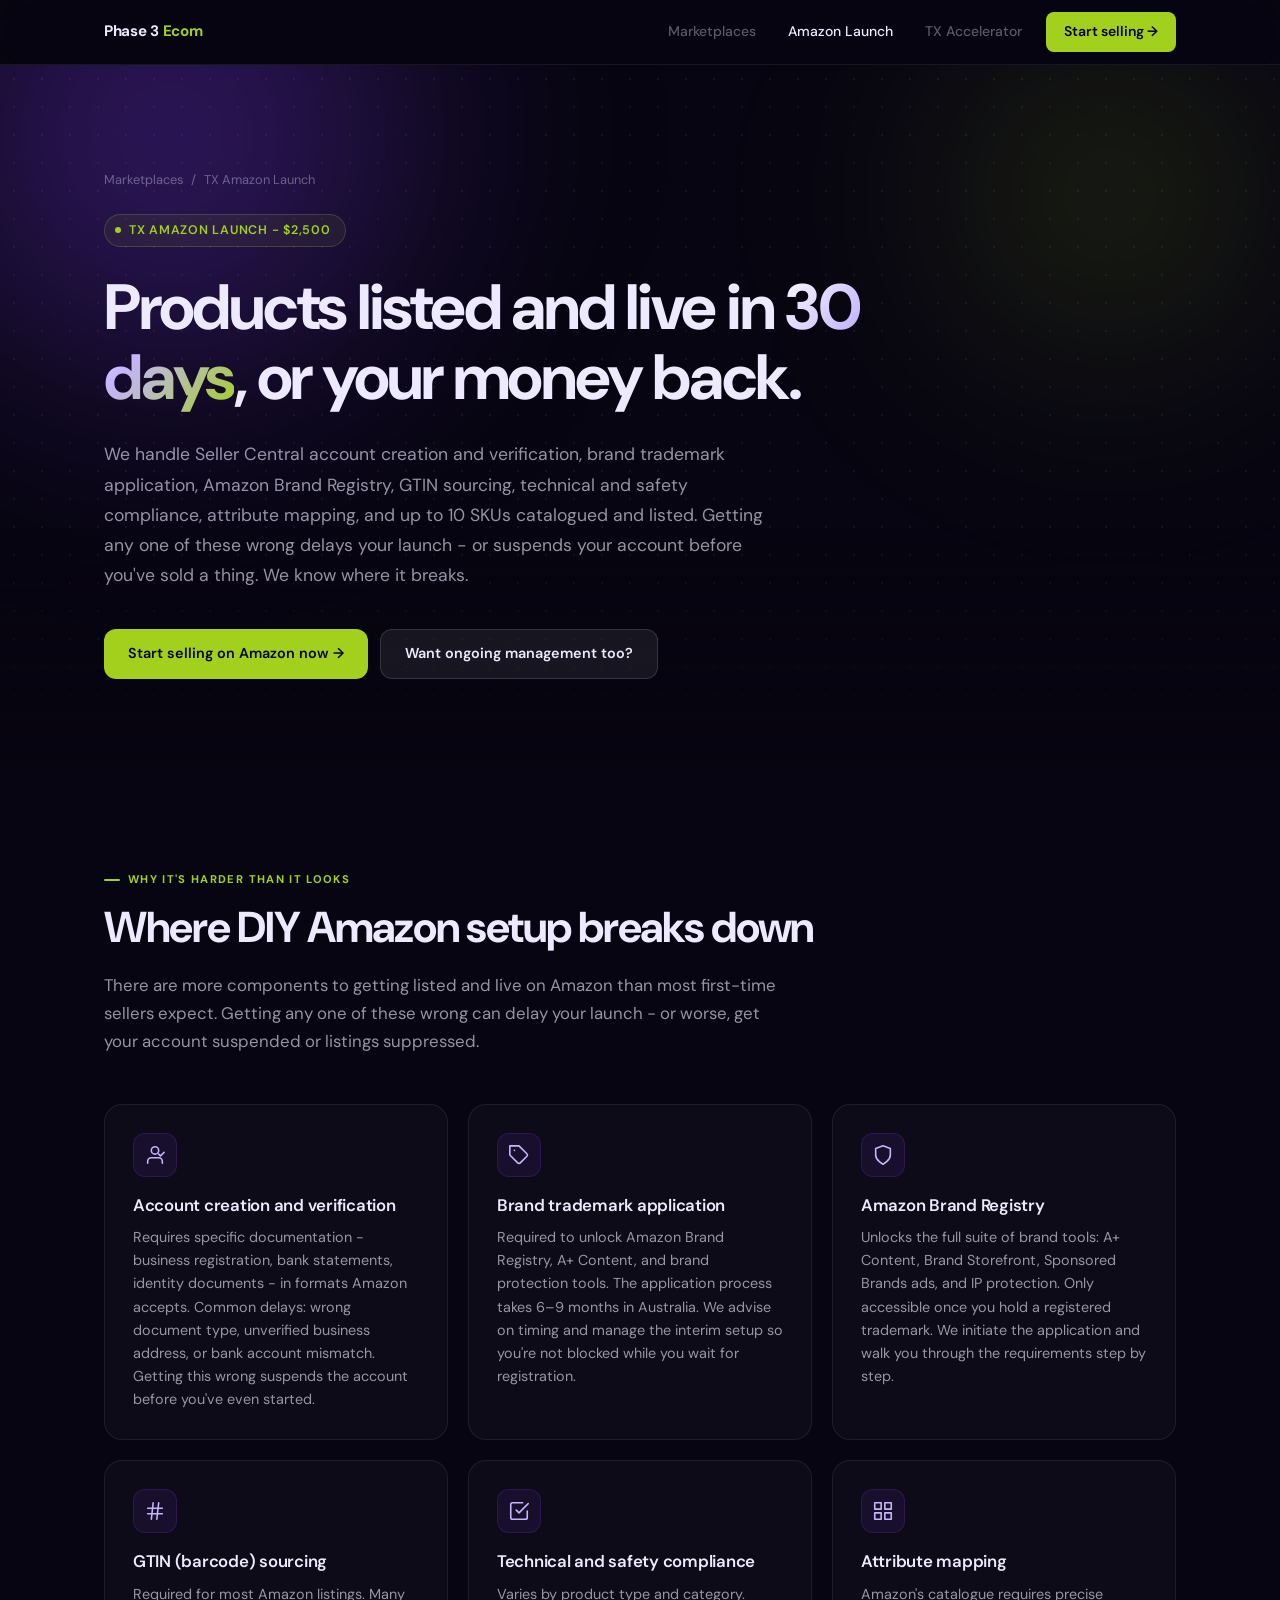
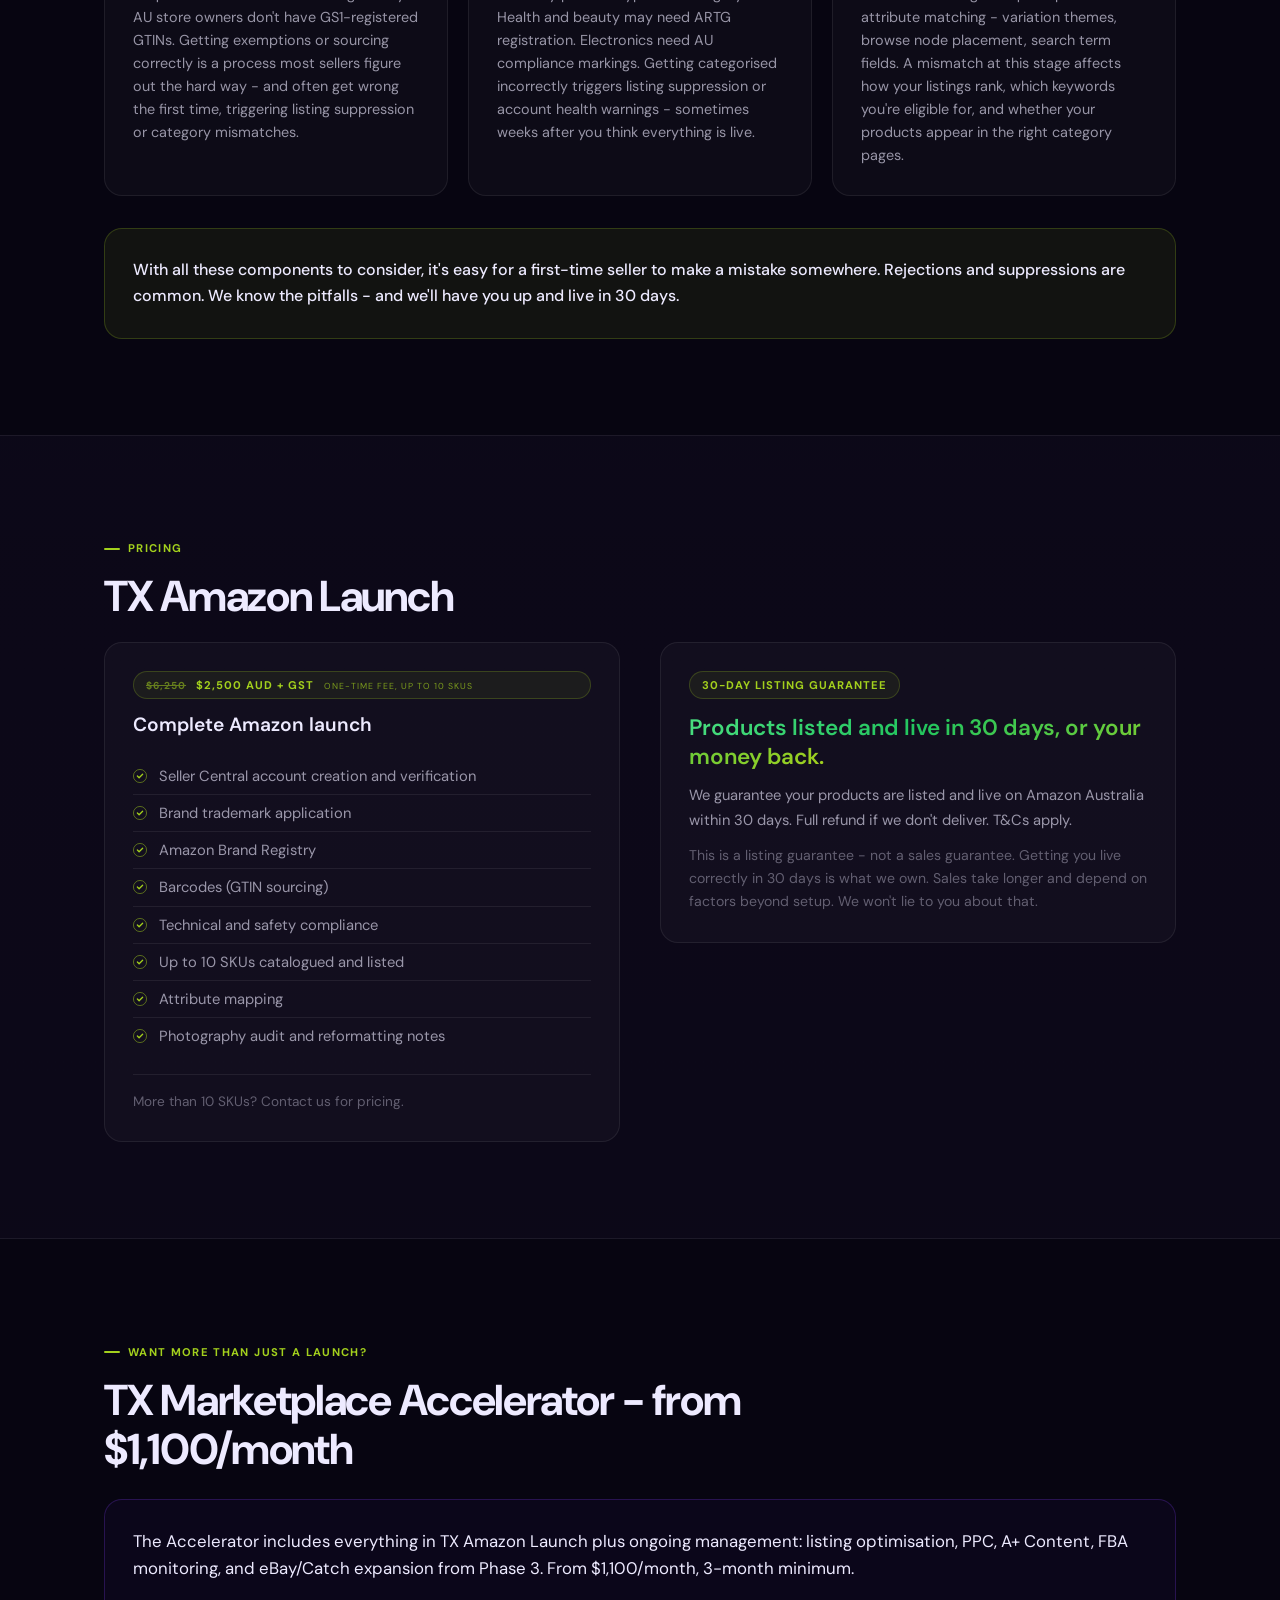
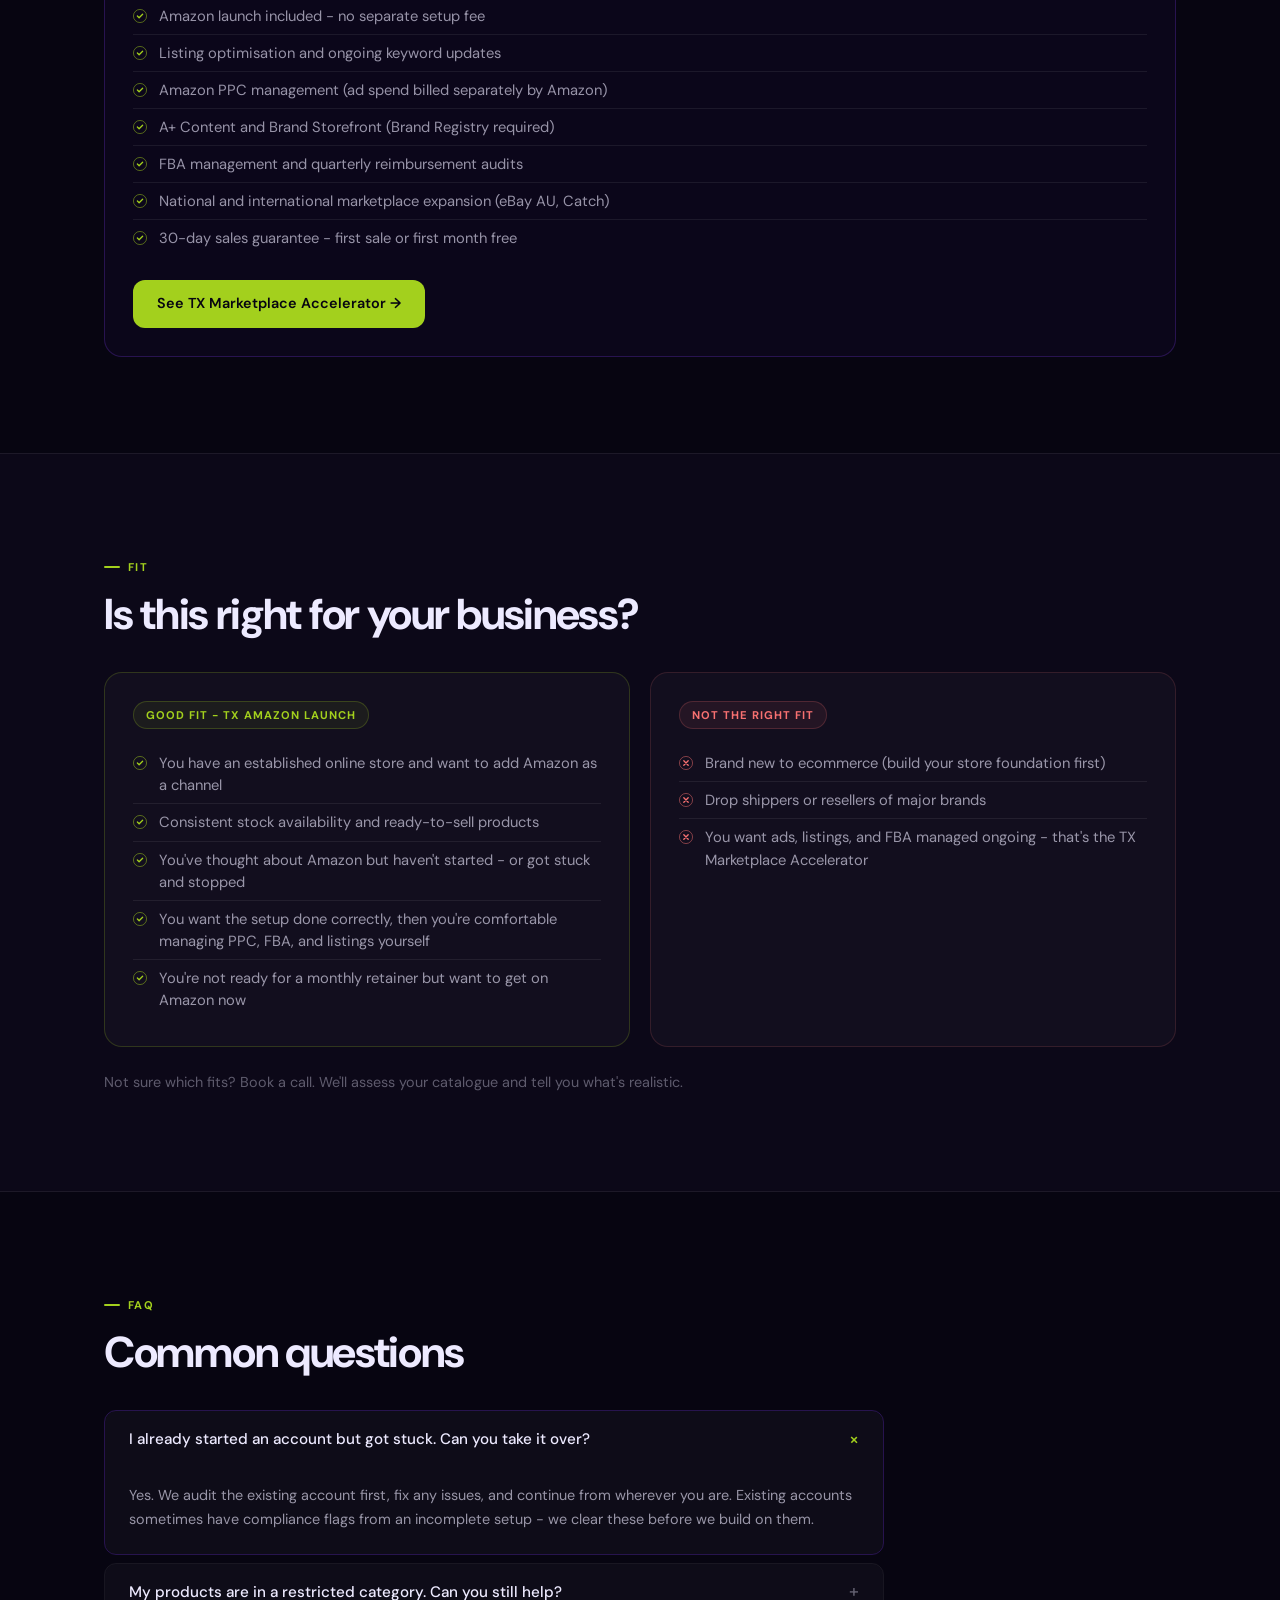
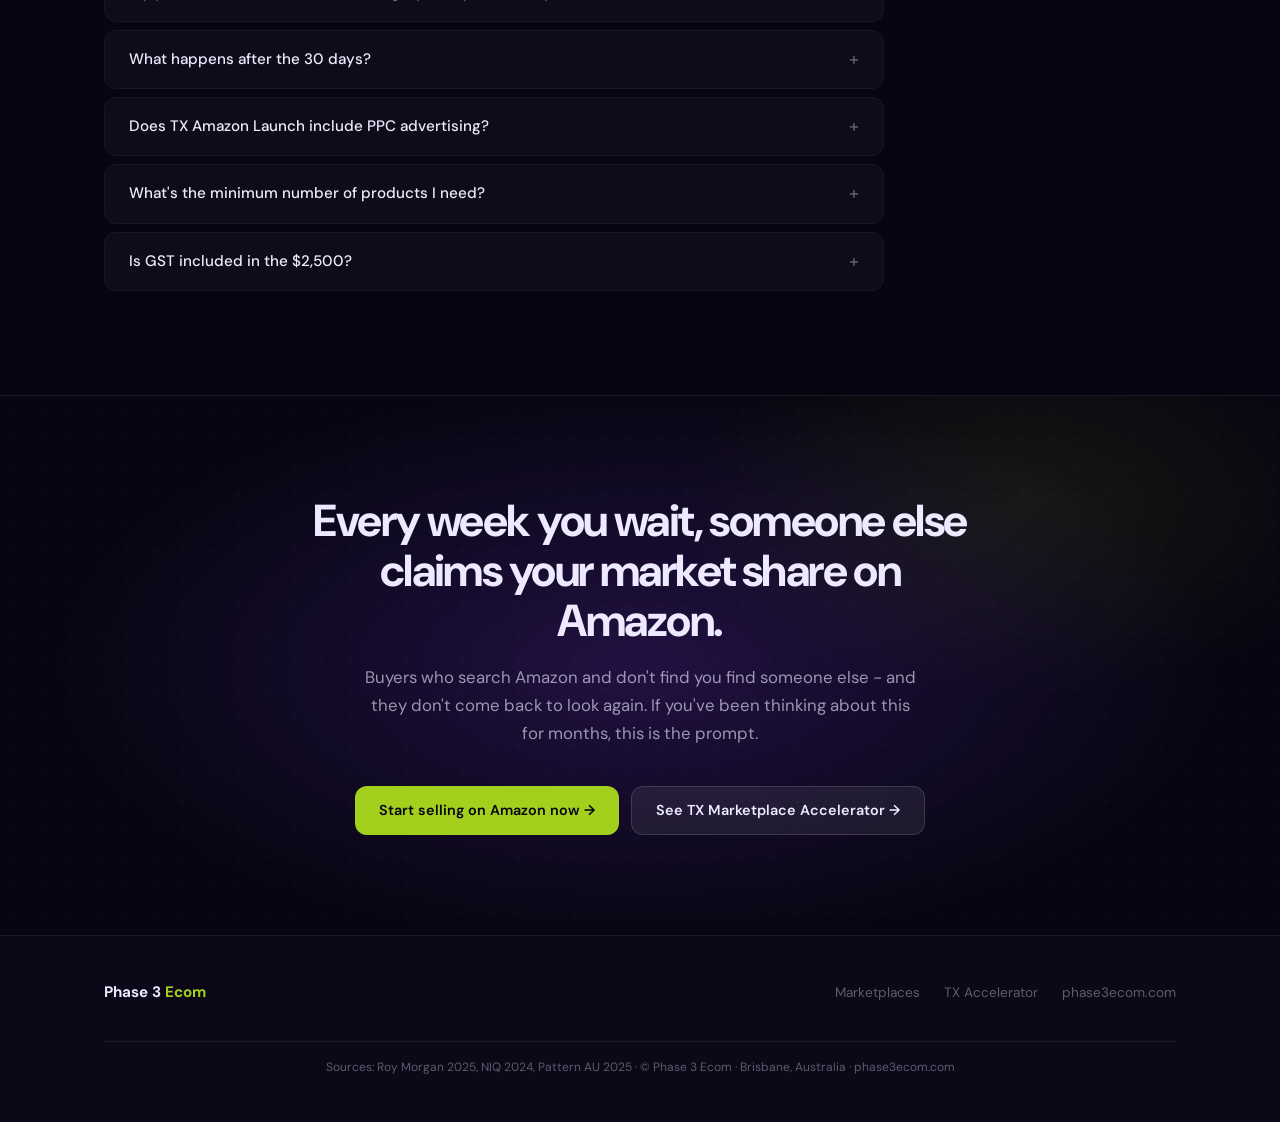
==== commit 6fea0d45: "Update: copy and pricing across all pages - Homepage: Accelerator first list item -> gradient-green " ====
--- a/Phase 3 Ecom Site/Amazon-Launch_v5.html
+++ b/Phase 3 Ecom Site/Amazon-Launch_v5.html
@@ -1,269 +1,273 @@
 <!DOCTYPE html>
 <html lang="en-AU">
 <head>
-  <meta charset="UTF-8">
-  <meta name="viewport" content="width=device-width, initial-scale=1.0">
-  <title>TX Amazon Launch — Phase 3 Ecom</title>
-  <meta name="description" content="Get your products live on Amazon AU in 30 days. $2,500 one-time fee. Full refund if we don't deliver. Done-for-you Amazon launch for Australian online store owners.">
-  <link rel="stylesheet" href="../styles.css">
+ <meta charset="UTF-8">
+ <meta name="viewport" content="width=device-width, initial-scale=1.0">
+ <title>TX Amazon Launch - Phase 3 Ecom</title>
+ <meta name="description" content="Get your products live on Amazon AU in 30 days. $2,500 one-time fee. Full refund if we don't deliver. Done-for-you Amazon launch for Australian online store owners.">
+ <link rel="stylesheet" href="../styles.css">
 </head>
 <body>
 
 <nav class="nav">
-  <div class="nav-inner">
-    <div class="nav-logo">Phase 3 <span>Ecom</span></div>
-    <div class="nav-links">
-      <a href="Homepage_v6.html">Marketplaces</a>
-      <a href="Amazon-Launch_v6.html" class="active">Amazon Launch</a>
-      <a href="TX-Marketplace-Accelerator_v6.html">TX Accelerator</a>
-      <a href="https://phase3ecom.com" class="nav-cta">Start selling →</a>
-    </div>
-  </div>
+ <div class="nav-inner">
+ <div class="nav-logo">Phase 3 <span>Ecom</span></div>
+ <div class="nav-links">
+ <a href="Homepage_v6.html">Marketplaces</a>
+ <a href="Amazon-Launch_v6.html" class="active">Amazon Launch</a>
+ <a href="TX-Marketplace-Accelerator_v6.html">TX Accelerator</a>
+ <a href="https://phase3ecom.com" class="nav-cta">Start selling →</a>
+ </div>
+ </div>
 </nav>
 
 <!-- HERO -->
 <section class="hero" style="background-image: linear-gradient(rgba(7,5,17,0.72) 0%, rgba(7,5,17,0.96) 80%), url('https://images.unsplash.com/photo-1563013544-824ae1b704d3?w=1600&q=70&auto=format&fit=crop'); background-size: cover; background-position: center;">
-  <div class="hero-orb hero-orb-1"></div>
-  <div class="hero-orb hero-orb-2"></div>
-  <div class="container">
-    <div class="breadcrumb">
-      <a href="Homepage_v6.html">Marketplaces</a>
-      <span>/</span>
-      <span>TX Amazon Launch</span>
-    </div>
-    <div class="hero-eyebrow">
-      <span class="hero-eyebrow-dot"></span>
-      TX Amazon Launch — $2,500
-    </div>
-    <h1>Products listed and live in <span class="gradient-text">30 days</span>, or your money back.</h1>
-    <p class="hero-sub">
-      We handle Seller Central account creation and verification, brand trademark application, Amazon Brand Registry, GTIN sourcing, technical and safety compliance, attribute mapping, and up to 10 SKUs catalogued and listed. Getting any one of these wrong delays your launch — or suspends your account before you've sold a thing. We know where it breaks.
-    </p>
-    <div class="hero-actions">
-      <a href="https://phase3ecom.com" class="btn btn-primary">Start selling on Amazon now →</a>
-      <a href="TX-Marketplace-Accelerator_v6.html" class="btn btn-secondary">Want ongoing management too?</a>
-    </div>
-  </div>
+ <div class="hero-orb hero-orb-1"></div>
+ <div class="hero-orb hero-orb-2"></div>
+ <div class="container">
+ <div class="breadcrumb">
+ <a href="Homepage_v6.html">Marketplaces</a>
+ <span>/</span>
+ <span>TX Amazon Launch</span>
+ </div>
+ <div class="hero-eyebrow">
+ <span class="hero-eyebrow-dot"></span>
+ TX Amazon Launch - $2,500
+ </div>
+ <h1>Products listed and live in <span class="gradient-text">30 days</span>, or your money back.</h1>
+ <p class="hero-sub">
+ We handle Seller Central account creation and verification, brand trademark application, Amazon Brand Registry, GTIN sourcing, technical and safety compliance, attribute mapping, and up to 10 SKUs catalogued and listed. Getting any one of these wrong delays your launch - or suspends your account before you've sold a thing. We know where it breaks.
+ </p>
+ <div class="hero-actions">
+ <a href="https://phase3ecom.com" class="btn btn-primary">Start selling on Amazon now →</a>
+ <a href="TX-Marketplace-Accelerator_v6.html" class="btn btn-secondary">Want ongoing management too?</a>
+ </div>
+ </div>
 </section>
 
 <!-- THE PROBLEM -->
 <section class="section">
-  <div class="container">
-    <div class="section-tag">Why it's harder than it looks</div>
-    <h2 class="section-title">Where DIY Amazon setup breaks down</h2>
-    <p class="section-intro">There are more components to getting listed and live on Amazon than most first-time sellers expect. Getting any one of these wrong can delay your launch — or worse, get your account suspended or listings suppressed.</p>
-
-    <div class="card-grid">
-      <div class="card reveal">
-        <div class="card-icon">
-          <svg viewBox="0 0 24 24"><path d="M20 21v-2a4 4 0 0 0-4-4H8a4 4 0 0 0-4 4v2"/><circle cx="12" cy="7" r="4"/><polyline points="16 11 18 13 22 9"/></svg>
-        </div>
-        <h3>Account creation and verification</h3>
-        <p>Requires specific documentation — business registration, bank statements, identity documents — in formats Amazon accepts. Common delays: wrong document type, unverified business address, or bank account mismatch. Getting this wrong suspends the account before you've even started.</p>
-      </div>
-      <div class="card reveal">
-        <div class="card-icon">
-          <svg viewBox="0 0 24 24"><path d="M20.59 13.41l-7.17 7.17a2 2 0 0 1-2.83 0L2 12V2h10l8.59 8.59a2 2 0 0 1 0 2.82z"/><line x1="7" y1="7" x2="7.01" y2="7"/></svg>
-        </div>
-        <h3>Brand trademark application</h3>
-        <p>Required to unlock Amazon Brand Registry, A+ Content, and brand protection tools. The application process takes 6–9 months in Australia. We advise on timing and manage the interim setup so you're not blocked while you wait for registration.</p>
-      </div>
-      <div class="card reveal">
-        <div class="card-icon">
-          <svg viewBox="0 0 24 24"><path d="M12 22s8-4 8-10V5l-8-3-8 3v7c0 6 8 10 8 10z"/></svg>
-        </div>
-        <h3>Amazon Brand Registry</h3>
-        <p>Unlocks the full suite of brand tools: A+ Content, Brand Storefront, Sponsored Brands ads, and IP protection. Only accessible once you hold a registered trademark. We initiate the application and walk you through the requirements step by step.</p>
-      </div>
-      <div class="card reveal">
-        <div class="card-icon">
-          <svg viewBox="0 0 24 24"><line x1="4" y1="9" x2="20" y2="9"/><line x1="4" y1="15" x2="20" y2="15"/><line x1="10" y1="3" x2="8" y2="21"/><line x1="16" y1="3" x2="14" y2="21"/></svg>
-        </div>
-        <h3>GTIN (barcode) sourcing</h3>
-        <p>Required for most Amazon listings. Many AU store owners don't have GS1-registered GTINs. Getting exemptions or sourcing correctly is a process most sellers figure out the hard way — and often get wrong the first time, triggering listing suppression or category mismatches.</p>
-      </div>
-      <div class="card reveal">
-        <div class="card-icon">
-          <svg viewBox="0 0 24 24"><polyline points="9 11 12 14 22 4"/><path d="M21 12v7a2 2 0 0 1-2 2H5a2 2 0 0 1-2-2V5a2 2 0 0 1 2-2h11"/></svg>
-        </div>
-        <h3>Technical and safety compliance</h3>
-        <p>Varies by product type and category. Health and beauty may need ARTG registration. Electronics need AU compliance markings. Getting categorised incorrectly triggers listing suppression or account health warnings — sometimes weeks after you think everything is live.</p>
-      </div>
-      <div class="card reveal">
-        <div class="card-icon">
-          <svg viewBox="0 0 24 24"><rect x="3" y="3" width="7" height="7"/><rect x="14" y="3" width="7" height="7"/><rect x="14" y="14" width="7" height="7"/><rect x="3" y="14" width="7" height="7"/></svg>
-        </div>
-        <h3>Attribute mapping</h3>
-        <p>Amazon's catalogue requires precise attribute matching — variation themes, browse node placement, search term fields. A mismatch at this stage affects how your listings rank, which keywords you're eligible for, and whether your products appear in the right category pages.</p>
-      </div>
-    </div>
-
-    <div class="highlight-box" style="margin-top: 32px;">
-      <p style="margin: 0; font-size: 1rem; font-weight: 500; color: var(--text-primary);">With all these components to consider, it's easy for a first-time seller to make a mistake somewhere. Rejections and suppressions are common. We know the pitfalls — and we'll have you up and live in 30 days.</p>
-    </div>
-  </div>
+ <div class="container">
+ <div class="section-tag">Why it's harder than it looks</div>
+ <h2 class="section-title">Where DIY Amazon setup breaks down</h2>
+ <p class="section-intro">There are more components to getting listed and live on Amazon than most first-time sellers expect. Getting any one of these wrong can delay your launch - or worse, get your account suspended or listings suppressed.</p>
+
+ <div class="card-grid">
+ <div class="card reveal">
+ <div class="card-icon">
+ <svg viewBox="0 0 24 24"><path d="M20 21v-2a4 4 0 0 0-4-4H8a4 4 0 0 0-4 4v2"/><circle cx="12" cy="7" r="4"/><polyline points="16 11 18 13 22 9"/></svg>
+ </div>
+ <h3>Account creation and verification</h3>
+ <p>Requires specific documentation - business registration, bank statements, identity documents - in formats Amazon accepts. Common delays: wrong document type, unverified business address, or bank account mismatch. Getting this wrong suspends the account before you've even started.</p>
+ </div>
+ <div class="card reveal">
+ <div class="card-icon">
+ <svg viewBox="0 0 24 24"><path d="M20.59 13.41l-7.17 7.17a2 2 0 0 1-2.83 0L2 12V2h10l8.59 8.59a2 2 0 0 1 0 2.82z"/><line x1="7" y1="7" x2="7.01" y2="7"/></svg>
+ </div>
+ <h3>Brand trademark application</h3>
+ <p>Required to unlock Amazon Brand Registry, A+ Content, and brand protection tools. The application process takes 6–9 months in Australia. We advise on timing and manage the interim setup so you're not blocked while you wait for registration.</p>
+ </div>
+ <div class="card reveal">
+ <div class="card-icon">
+ <svg viewBox="0 0 24 24"><path d="M12 22s8-4 8-10V5l-8-3-8 3v7c0 6 8 10 8 10z"/></svg>
+ </div>
+ <h3>Amazon Brand Registry</h3>
+ <p>Unlocks the full suite of brand tools: A+ Content, Brand Storefront, Sponsored Brands ads, and IP protection. Only accessible once you hold a registered trademark. We initiate the application and walk you through the requirements step by step.</p>
+ </div>
+ <div class="card reveal">
+ <div class="card-icon">
+ <svg viewBox="0 0 24 24"><line x1="4" y1="9" x2="20" y2="9"/><line x1="4" y1="15" x2="20" y2="15"/><line x1="10" y1="3" x2="8" y2="21"/><line x1="16" y1="3" x2="14" y2="21"/></svg>
+ </div>
+ <h3>GTIN (barcode) sourcing</h3>
+ <p>Required for most Amazon listings. Many AU store owners don't have GS1-registered GTINs. Getting exemptions or sourcing correctly is a process most sellers figure out the hard way - and often get wrong the first time, triggering listing suppression or category mismatches.</p>
+ </div>
+ <div class="card reveal">
+ <div class="card-icon">
+ <svg viewBox="0 0 24 24"><polyline points="9 11 12 14 22 4"/><path d="M21 12v7a2 2 0 0 1-2 2H5a2 2 0 0 1-2-2V5a2 2 0 0 1 2-2h11"/></svg>
+ </div>
+ <h3>Technical and safety compliance</h3>
+ <p>Varies by product type and category. Health and beauty may need ARTG registration. Electronics need AU compliance markings. Getting categorised incorrectly triggers listing suppression or account health warnings - sometimes weeks after you think everything is live.</p>
+ </div>
+ <div class="card reveal">
+ <div class="card-icon">
+ <svg viewBox="0 0 24 24"><rect x="3" y="3" width="7" height="7"/><rect x="14" y="3" width="7" height="7"/><rect x="14" y="14" width="7" height="7"/><rect x="3" y="14" width="7" height="7"/></svg>
+ </div>
+ <h3>Attribute mapping</h3>
+ <p>Amazon's catalogue requires precise attribute matching - variation themes, browse node placement, search term fields. A mismatch at this stage affects how your listings rank, which keywords you're eligible for, and whether your products appear in the right category pages.</p>
+ </div>
+ </div>
+
+ <div class="highlight-box" style="margin-top: 32px;">
+ <p style="margin: 0; font-size: 1rem; font-weight: 500; color: var(--text-primary);">With all these components to consider, it's easy for a first-time seller to make a mistake somewhere. Rejections and suppressions are common. We know the pitfalls - and we'll have you up and live in 30 days.</p>
+ </div>
+ </div>
 </section>
 
 <!-- PRICING -->
 <section class="section section-alt" style="background-image: linear-gradient(rgba(12,8,24,0.9), rgba(12,8,24,0.95)), url('https://images.unsplash.com/photo-1524139606573-edc8e6cc1f0b?w=1400&q=65&auto=format&fit=crop'); background-size: cover; background-position: center;">
-  <div class="container">
-    <div class="section-tag">Pricing</div>
-    <h2 class="section-title">TX Amazon Launch — $2,500</h2>
-    <div class="two-col" style="gap: 40px;">
-      <div>
-        <div class="guarantee-block">
-          <div class="guarantee-badge">$2,500 AUD + GST — one-time fee, up to 10 SKUs</div>
-          <h3 style="font-size: 1.2rem; margin-bottom: 20px;">Complete Amazon launch</h3>
-          <ul class="check-list">
-            <li>Seller Central account creation and verification</li>
-            <li>Brand trademark application</li>
-            <li>Amazon Brand Registry</li>
-            <li>Barcodes (GTIN sourcing)</li>
-            <li>Technical and safety compliance</li>
-            <li>Up to 10 SKUs catalogued and listed</li>
-            <li>Attribute mapping</li>
-            <li>Photography audit and reformatting notes</li>
-          </ul>
-          <div style="margin-top: 20px; padding-top: 16px; border-top: 1px solid var(--border);">
-            <p style="font-size: 0.85rem; color: var(--text-muted); margin: 0;">More than 10 SKUs? Contact us for pricing.</p>
-          </div>
-        </div>
-      </div>
-      <div>
-        <div class="guarantee-block">
-          <div class="guarantee-badge">30-day listing guarantee</div>
-          <h3 style="font-size: 1.4rem; margin-bottom: 12px;"><span class="gradient-text-green">Products listed and live in 30 days, or your money back.</span></h3>
-          <p>We guarantee your products are listed and live on Amazon Australia within 30 days. Full refund if we don't deliver. T&amp;Cs apply.</p>
-          <p style="margin-top: 12px; font-size: 0.88rem; color: var(--text-muted);">This is a listing guarantee — not a sales guarantee. Getting you live correctly in 30 days is what we own. Sales take longer and depend on factors beyond setup. We won't lie to you about that.</p>
-        </div>
-      </div>
-    </div>
-  </div>
+ <div class="container">
+ <div class="section-tag">Pricing</div>
+ <h2 class="section-title">TX Amazon Launch</h2>
+ <div class="two-col" style="gap: 40px;">
+ <div>
+ <div class="guarantee-block">
+ <div class="guarantee-badge" style="display:flex; align-items:baseline; gap:10px; flex-wrap:wrap;">
+ <span style="text-decoration:line-through; opacity:0.55; font-size:0.9em;">$6,250</span>
+ <span>$2,500 AUD + GST</span>
+ <span style="font-size:0.78em; font-weight:400; opacity:0.7;">one-time fee, up to 10 SKUs</span>
+ </div>
+ <h3 style="font-size: 1.2rem; margin-bottom: 20px;">Complete Amazon launch</h3>
+ <ul class="check-list">
+ <li>Seller Central account creation and verification</li>
+ <li>Brand trademark application</li>
+ <li>Amazon Brand Registry</li>
+ <li>Barcodes (GTIN sourcing)</li>
+ <li>Technical and safety compliance</li>
+ <li>Up to 10 SKUs catalogued and listed</li>
+ <li>Attribute mapping</li>
+ <li>Photography audit and reformatting notes</li>
+ </ul>
+ <div style="margin-top: 20px; padding-top: 16px; border-top: 1px solid var(--border);">
+ <p style="font-size: 0.85rem; color: var(--text-muted); margin: 0;">More than 10 SKUs? Contact us for pricing.</p>
+ </div>
+ </div>
+ </div>
+ <div>
+ <div class="guarantee-block">
+ <div class="guarantee-badge">30-day listing guarantee</div>
+ <h3 style="font-size: 1.4rem; margin-bottom: 12px;"><span class="gradient-text-green">Products listed and live in 30 days, or your money back.</span></h3>
+ <p>We guarantee your products are listed and live on Amazon Australia within 30 days. Full refund if we don't deliver. T&amp;Cs apply.</p>
+ <p style="margin-top: 12px; font-size: 0.88rem; color: var(--text-muted);">This is a listing guarantee - not a sales guarantee. Getting you live correctly in 30 days is what we own. Sales take longer and depend on factors beyond setup. We won't lie to you about that.</p>
+ </div>
+ </div>
+ </div>
+ </div>
 </section>
 
 <!-- ACCELERATOR UPSELL -->
 <section class="section">
-  <div class="container">
-    <div class="section-tag">Want more than just a launch?</div>
-    <h2 class="section-title" style="margin-bottom: 24px;">TX Marketplace Accelerator — from $1,100/month</h2>
-    <div class="card" style="border-color: rgba(124,58,237,0.25); background: rgba(124,58,237,0.04);">
-      <p style="font-size: 1.05rem; color: var(--text-primary); margin-bottom: 16px;">The Accelerator includes everything in TX Amazon Launch plus ongoing management: listing optimisation, PPC, A+ Content, FBA monitoring, and eBay/Catch expansion from Phase 3. From $1,100/month, 3-month minimum.</p>
-      <ul class="check-list" style="margin-bottom: 24px;">
-        <li>Amazon launch included — no separate setup fee</li>
-        <li>Listing optimisation and ongoing keyword updates</li>
-        <li>Amazon PPC management (ad spend billed separately by Amazon)</li>
-        <li>A+ Content and Brand Storefront (Brand Registry required)</li>
-        <li>FBA management and quarterly reimbursement audits</li>
-        <li>National and international marketplace expansion (eBay AU, Catch)</li>
-        <li>30-day sales guarantee — first sale or first month free</li>
-      </ul>
-      <a href="TX-Marketplace-Accelerator_v6.html" class="btn btn-primary">See TX Marketplace Accelerator →</a>
-    </div>
-  </div>
+ <div class="container">
+ <div class="section-tag">Want more than just a launch?</div>
+ <h2 class="section-title" style="margin-bottom: 24px;">TX Marketplace Accelerator - from $1,100/month</h2>
+ <div class="card" style="border-color: rgba(124,58,237,0.25); background: rgba(124,58,237,0.04);">
+ <p style="font-size: 1.05rem; color: var(--text-primary); margin-bottom: 16px;">The Accelerator includes everything in TX Amazon Launch plus ongoing management: listing optimisation, PPC, A+ Content, FBA monitoring, and eBay/Catch expansion from Phase 3. From $1,100/month, 3-month minimum.</p>
+ <ul class="check-list" style="margin-bottom: 24px;">
+ <li>Amazon launch included - no separate setup fee</li>
+ <li>Listing optimisation and ongoing keyword updates</li>
+ <li>Amazon PPC management (ad spend billed separately by Amazon)</li>
+ <li>A+ Content and Brand Storefront (Brand Registry required)</li>
+ <li>FBA management and quarterly reimbursement audits</li>
+ <li>National and international marketplace expansion (eBay AU, Catch)</li>
+ <li>30-day sales guarantee - first sale or first month free</li>
+ </ul>
+ <a href="TX-Marketplace-Accelerator_v6.html" class="btn btn-primary">See TX Marketplace Accelerator →</a>
+ </div>
+ </div>
 </section>
 
 <!-- WHO IT'S FOR -->
 <section class="section section-alt">
-  <div class="container">
-    <div class="section-tag">Fit</div>
-    <h2 class="section-title" style="margin-bottom: 32px;">Is this right for your business?</h2>
-    <div class="fit-grid">
-      <div class="fit-card good">
-        <div class="fit-label good">Good fit — TX Amazon Launch</div>
-        <ul class="check-list">
-          <li>You have an established online store and want to add Amazon as a channel</li>
-          <li>Consistent stock availability and ready-to-sell products</li>
-          <li>You've thought about Amazon but haven't started — or got stuck and stopped</li>
-          <li>You want the setup done correctly, then you're comfortable managing PPC, FBA, and listings yourself</li>
-          <li>You're not ready for a monthly retainer but want to get on Amazon now</li>
-        </ul>
-      </div>
-      <div class="fit-card bad">
-        <div class="fit-label bad">Not the right fit</div>
-        <ul class="check-list x-list">
-          <li>Brand new to ecommerce (build your store foundation first)</li>
-          <li>Drop shippers or resellers of major brands</li>
-          <li>You want ads, listings, and FBA managed ongoing — that's the TX Marketplace Accelerator</li>
-        </ul>
-      </div>
-    </div>
-    <p style="margin-top: 24px; font-size: 0.9rem; color: var(--text-muted);">Not sure which fits? Book a call. We'll assess your catalogue and tell you what's realistic.</p>
-  </div>
+ <div class="container">
+ <div class="section-tag">Fit</div>
+ <h2 class="section-title" style="margin-bottom: 32px;">Is this right for your business?</h2>
+ <div class="fit-grid">
+ <div class="fit-card good">
+ <div class="fit-label good">Good fit - TX Amazon Launch</div>
+ <ul class="check-list">
+ <li>You have an established online store and want to add Amazon as a channel</li>
+ <li>Consistent stock availability and ready-to-sell products</li>
+ <li>You've thought about Amazon but haven't started - or got stuck and stopped</li>
+ <li>You want the setup done correctly, then you're comfortable managing PPC, FBA, and listings yourself</li>
+ <li>You're not ready for a monthly retainer but want to get on Amazon now</li>
+ </ul>
+ </div>
+ <div class="fit-card bad">
+ <div class="fit-label bad">Not the right fit</div>
+ <ul class="check-list x-list">
+ <li>Brand new to ecommerce (build your store foundation first)</li>
+ <li>Drop shippers or resellers of major brands</li>
+ <li>You want ads, listings, and FBA managed ongoing - that's the TX Marketplace Accelerator</li>
+ </ul>
+ </div>
+ </div>
+ <p style="margin-top: 24px; font-size: 0.9rem; color: var(--text-muted);">Not sure which fits? Book a call. We'll assess your catalogue and tell you what's realistic.</p>
+ </div>
 </section>
 
 <!-- FAQ -->
 <section class="section">
-  <div class="container">
-    <div class="section-tag">FAQ</div>
-    <h2 class="section-title" style="margin-bottom: 32px;">Common questions</h2>
-    <div class="faq-list">
-      <div class="faq-item open">
-        <div class="faq-q">I already started an account but got stuck. Can you take it over? <span class="faq-icon">+</span></div>
-        <div class="faq-a">Yes. We audit the existing account first, fix any issues, and continue from wherever you are. Existing accounts sometimes have compliance flags from an incomplete setup — we clear these before we build on them.</div>
-      </div>
-      <div class="faq-item">
-        <div class="faq-q">My products are in a restricted category. Can you still help? <span class="faq-icon">+</span></div>
-        <div class="faq-a">Restricted categories require category-specific approval from Amazon. We manage the approval application as part of setup. If approval isn't achievable for your products, we'll tell you before you pay. We won't take your fee if your product category isn't viable.</div>
-      </div>
-      <div class="faq-item">
-        <div class="faq-q">What happens after the 30 days? <span class="faq-icon">+</span></div>
-        <div class="faq-a">Your products are live and correctly set up. The launch report gives you a 90-day roadmap of what to focus on next. You manage it from there — or step up to the TX Marketplace Accelerator for ongoing management including PPC, listing optimisation, and review strategy.</div>
-      </div>
-      <div class="faq-item">
-        <div class="faq-q">Does TX Amazon Launch include PPC advertising? <span class="faq-icon">+</span></div>
-        <div class="faq-a">No. TX Amazon Launch is setup and listing only. Amazon PPC is included in the TX Marketplace Accelerator from Phase 2. PPC requires 30–60 days of sales data before campaigns can be meaningfully optimised — we start it when it will actually perform.</div>
-      </div>
-      <div class="faq-item">
-        <div class="faq-q">What's the minimum number of products I need? <span class="faq-icon">+</span></div>
-        <div class="faq-a">We recommend consistent stock availability across your catalogue. Fewer than 5 SKUs limits your ability to run Sponsored Brands ads and makes it harder to build catalogue depth. If you have fewer SKUs, talk to us — there are ways to structure the launch that still work.</div>
-      </div>
-      <div class="faq-item">
-        <div class="faq-q">Is GST included in the $2,500? <span class="faq-icon">+</span></div>
-        <div class="faq-a">GST is additional. $2,500 + GST ($250) = $2,750 total. Invoiced on kickoff.</div>
-      </div>
-    </div>
-  </div>
+ <div class="container">
+ <div class="section-tag">FAQ</div>
+ <h2 class="section-title" style="margin-bottom: 32px;">Common questions</h2>
+ <div class="faq-list">
+ <div class="faq-item open">
+ <div class="faq-q">I already started an account but got stuck. Can you take it over? <span class="faq-icon">+</span></div>
+ <div class="faq-a">Yes. We audit the existing account first, fix any issues, and continue from wherever you are. Existing accounts sometimes have compliance flags from an incomplete setup - we clear these before we build on them.</div>
+ </div>
+ <div class="faq-item">
+ <div class="faq-q">My products are in a restricted category. Can you still help? <span class="faq-icon">+</span></div>
+ <div class="faq-a">Restricted categories require category-specific approval from Amazon. We manage the approval application as part of setup. If approval isn't achievable for your products, we'll tell you before you pay. We won't take your fee if your product category isn't viable.</div>
+ </div>
+ <div class="faq-item">
+ <div class="faq-q">What happens after the 30 days? <span class="faq-icon">+</span></div>
+ <div class="faq-a">Your products are live and correctly set up. The launch report gives you a 90-day roadmap of what to focus on next. You manage it from there - or step up to the TX Marketplace Accelerator for ongoing management including PPC, listing optimisation, and review strategy.</div>
+ </div>
+ <div class="faq-item">
+ <div class="faq-q">Does TX Amazon Launch include PPC advertising? <span class="faq-icon">+</span></div>
+ <div class="faq-a">No. TX Amazon Launch is setup and listing only. Amazon PPC is included in the TX Marketplace Accelerator from Phase 2. PPC requires 30–60 days of sales data before campaigns can be meaningfully optimised - we start it when it will actually perform.</div>
+ </div>
+ <div class="faq-item">
+ <div class="faq-q">What's the minimum number of products I need? <span class="faq-icon">+</span></div>
+ <div class="faq-a">We recommend consistent stock availability across your catalogue. Fewer than 5 SKUs limits your ability to run Sponsored Brands ads and makes it harder to build catalogue depth. If you have fewer SKUs, talk to us - there are ways to structure the launch that still work.</div>
+ </div>
+ <div class="faq-item">
+ <div class="faq-q">Is GST included in the $2,500? <span class="faq-icon">+</span></div>
+ <div class="faq-a">GST is additional. $2,500 + GST ($250) = $2,750 total. Invoiced on kickoff.</div>
+ </div>
+ </div>
+ </div>
 </section>
 
 <!-- FINAL CTA -->
 <div class="cta-block">
-  <h2>Every week you wait, someone else claims your market share on Amazon.</h2>
-  <p>Buyers who search Amazon and don't find you find someone else — and they don't come back to look again. If you've been thinking about this for months, this is the prompt.</p>
-  <div class="btn-group">
-    <a href="https://phase3ecom.com" class="btn btn-primary">Start selling on Amazon now →</a>
-    <a href="TX-Marketplace-Accelerator_v6.html" class="btn btn-secondary">See TX Marketplace Accelerator →</a>
-  </div>
+ <h2>Every week you wait, someone else claims your market share on Amazon.</h2>
+ <p>Buyers who search Amazon and don't find you find someone else - and they don't come back to look again. If you've been thinking about this for months, this is the prompt.</p>
+ <div class="btn-group">
+ <a href="https://phase3ecom.com" class="btn btn-primary">Start selling on Amazon now →</a>
+ <a href="TX-Marketplace-Accelerator_v6.html" class="btn btn-secondary">See TX Marketplace Accelerator →</a>
+ </div>
 </div>
 
 <footer class="footer">
-  <div class="footer-inner">
-    <div class="footer-logo">Phase 3 <span>Ecom</span></div>
-    <div class="footer-links">
-      <a href="Homepage_v6.html">Marketplaces</a>
-      <a href="TX-Marketplace-Accelerator_v6.html">TX Accelerator</a>
-      <a href="https://phase3ecom.com">phase3ecom.com</a>
-    </div>
-    <div class="footer-copy">
-      Sources: Roy Morgan 2025, NIQ 2024, Pattern AU 2025 · © Phase 3 Ecom · Brisbane, Australia · <a href="https://phase3ecom.com">phase3ecom.com</a>
-    </div>
-  </div>
+ <div class="footer-inner">
+ <div class="footer-logo">Phase 3 <span>Ecom</span></div>
+ <div class="footer-links">
+ <a href="Homepage_v6.html">Marketplaces</a>
+ <a href="TX-Marketplace-Accelerator_v6.html">TX Accelerator</a>
+ <a href="https://phase3ecom.com">phase3ecom.com</a>
+ </div>
+ <div class="footer-copy">
+ Sources: Roy Morgan 2025, NIQ 2024, Pattern AU 2025 · © Phase 3 Ecom · Brisbane, Australia · <a href="https://phase3ecom.com">phase3ecom.com</a>
+ </div>
+ </div>
 </footer>
 
 <script>
-  document.querySelectorAll('.faq-q').forEach(q => {
-    q.addEventListener('click', () => q.closest('.faq-item').classList.toggle('open'));
-  });
-
-  const revealObserver = new IntersectionObserver((entries) => {
-    entries.forEach(entry => {
-      if (entry.isIntersecting) {
-        entry.target.classList.add('is-visible');
-        revealObserver.unobserve(entry.target);
-      }
-    });
-  }, { threshold: 0.08, rootMargin: '-40px' });
-
-  document.querySelectorAll('.reveal').forEach(el => revealObserver.observe(el));
+ document.querySelectorAll('.faq-q').forEach(q => {
+ q.addEventListener('click', () => q.closest('.faq-item').classList.toggle('open'));
+ });
+
+ const revealObserver = new IntersectionObserver((entries) => {
+ entries.forEach(entry => {
+ if (entry.isIntersecting) {
+ entry.target.classList.add('is-visible');
+ revealObserver.unobserve(entry.target);
+ }
+ });
+ }, { threshold: 0.08, rootMargin: '-40px' });
+
+ document.querySelectorAll('.reveal').forEach(el => revealObserver.observe(el));
 </script>
 
 </body>
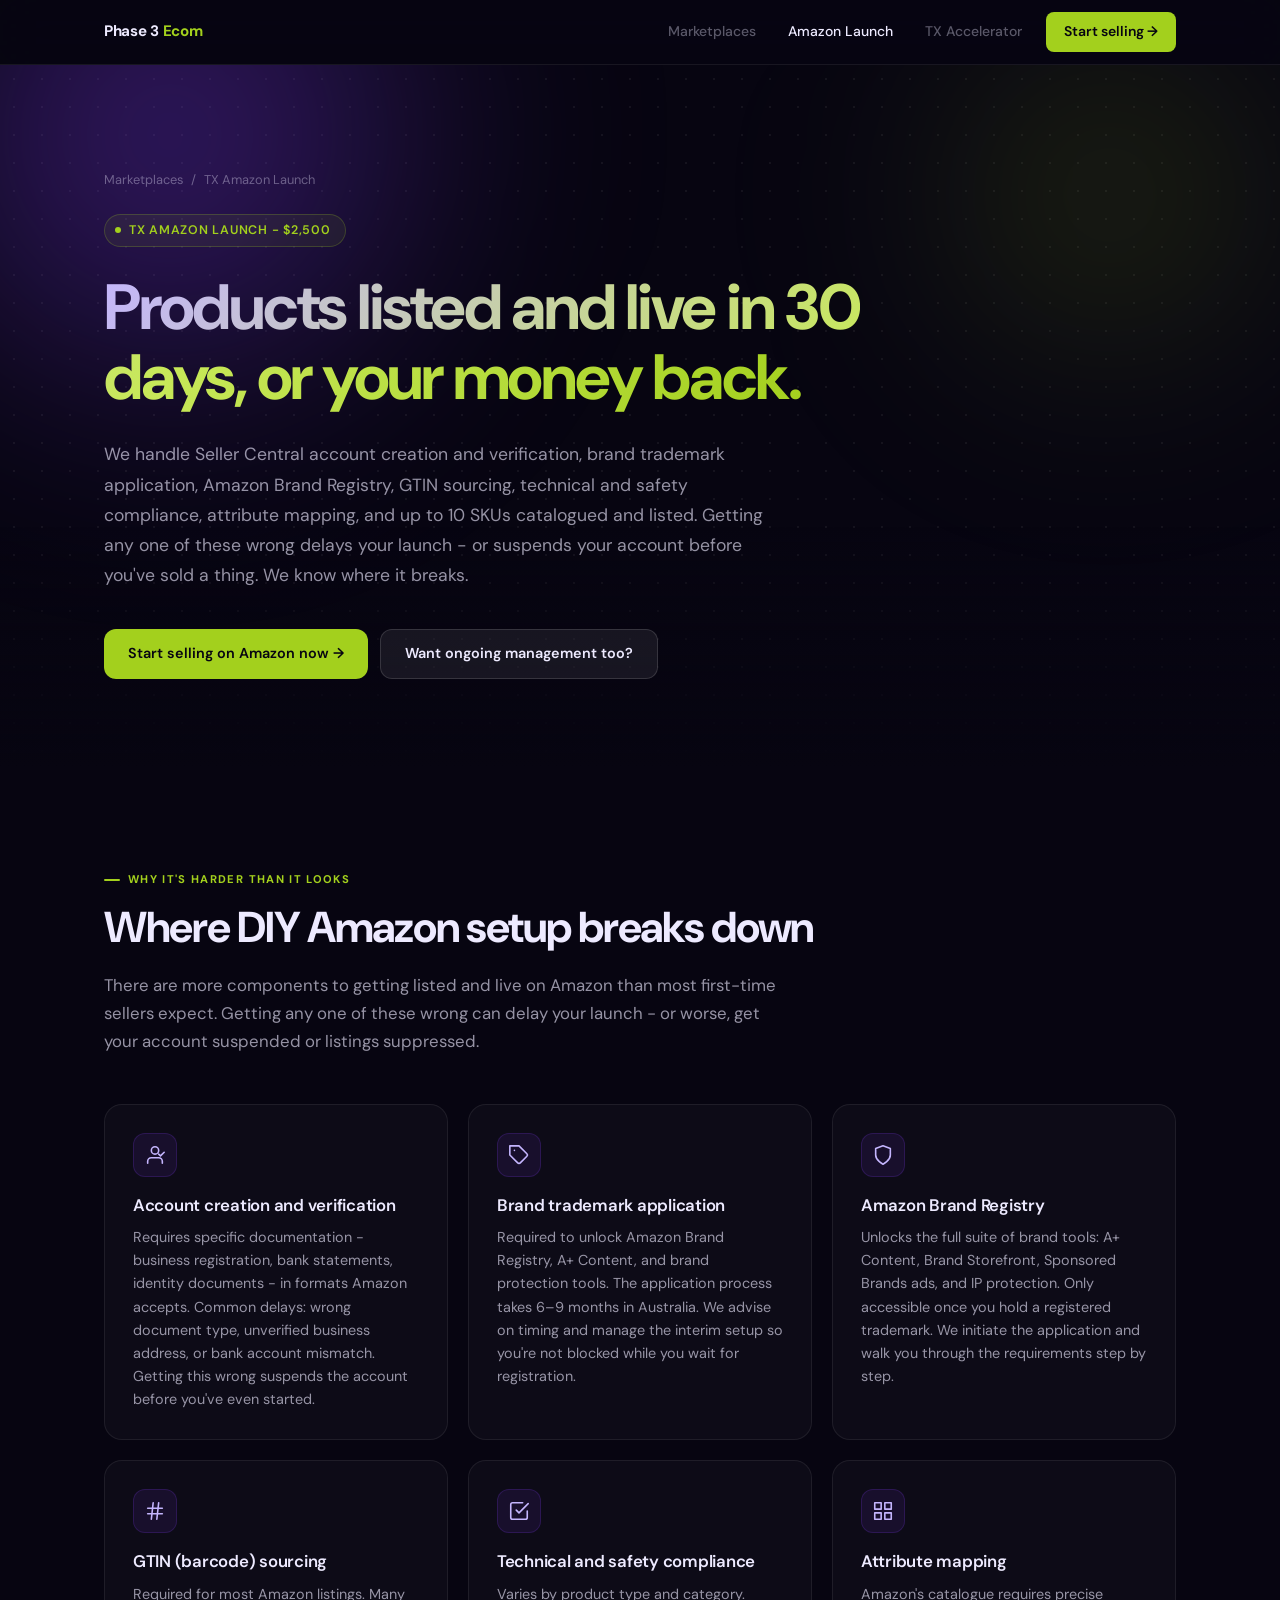
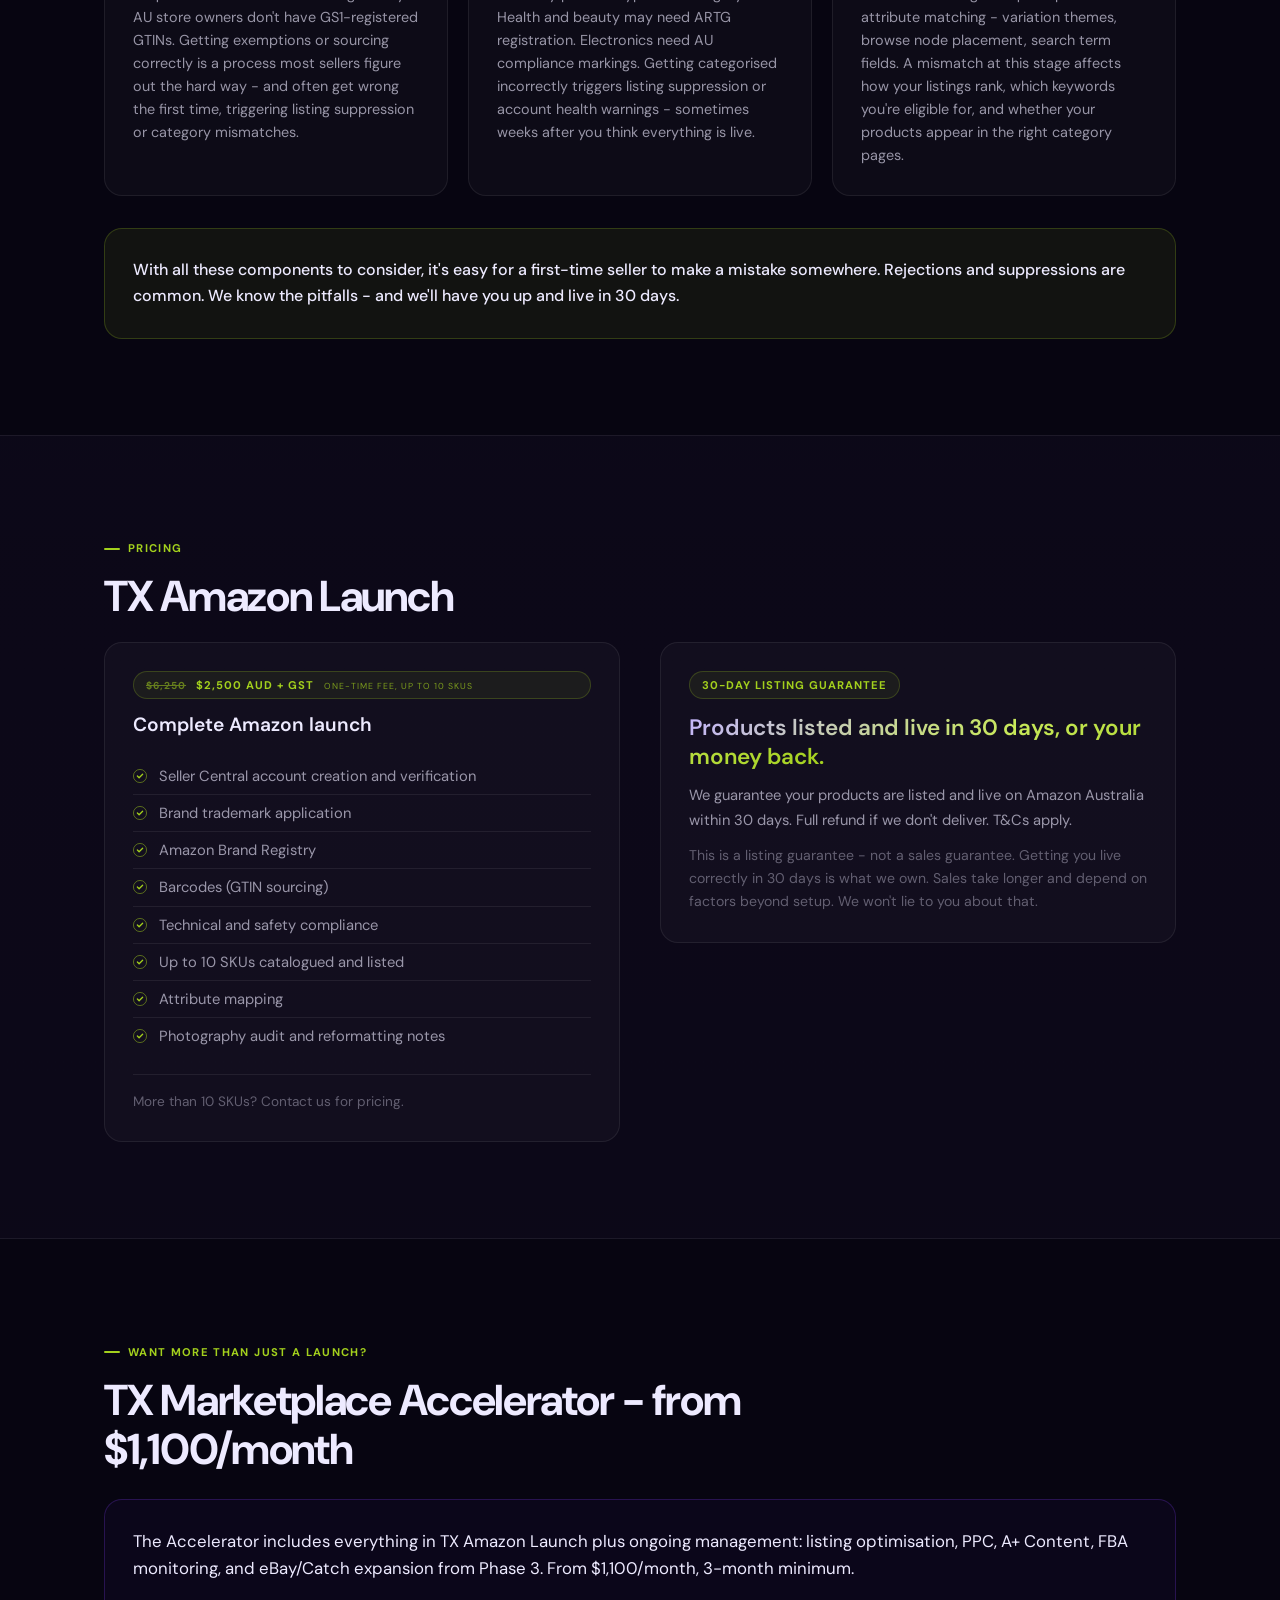
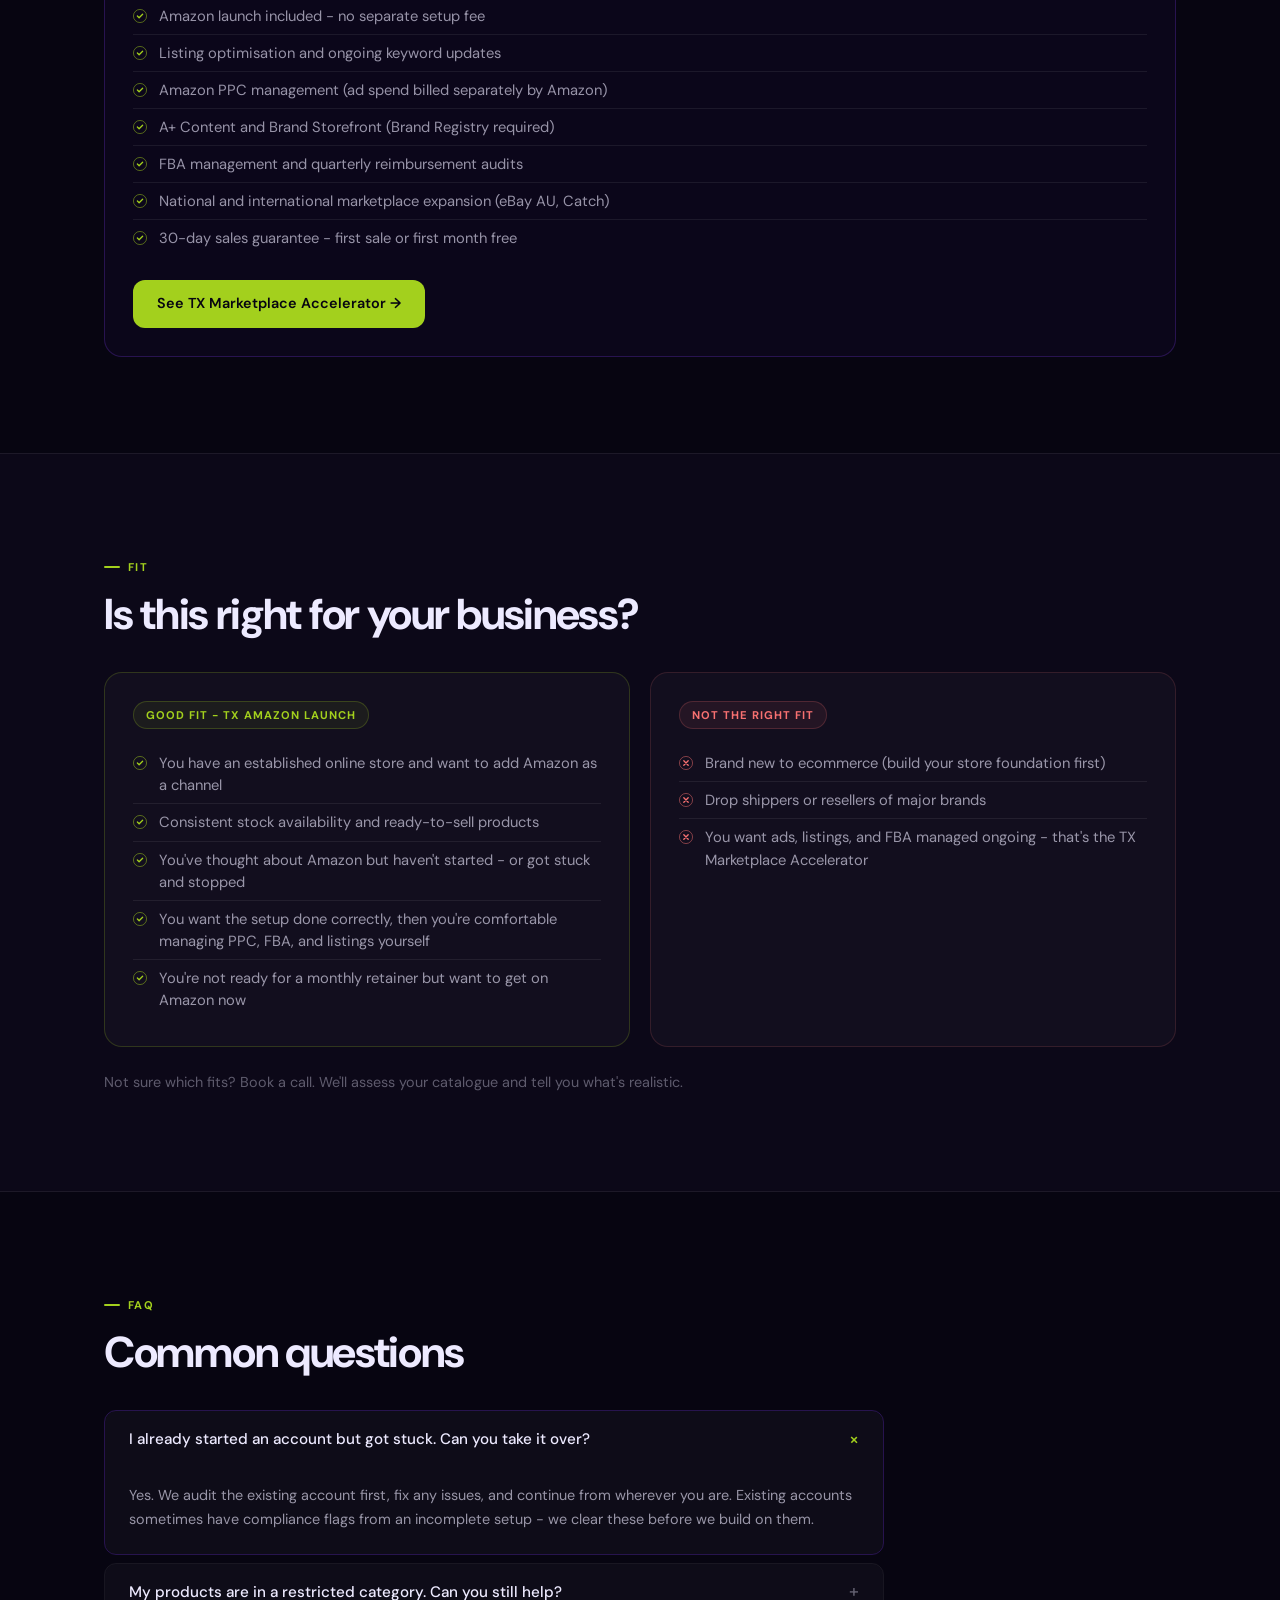
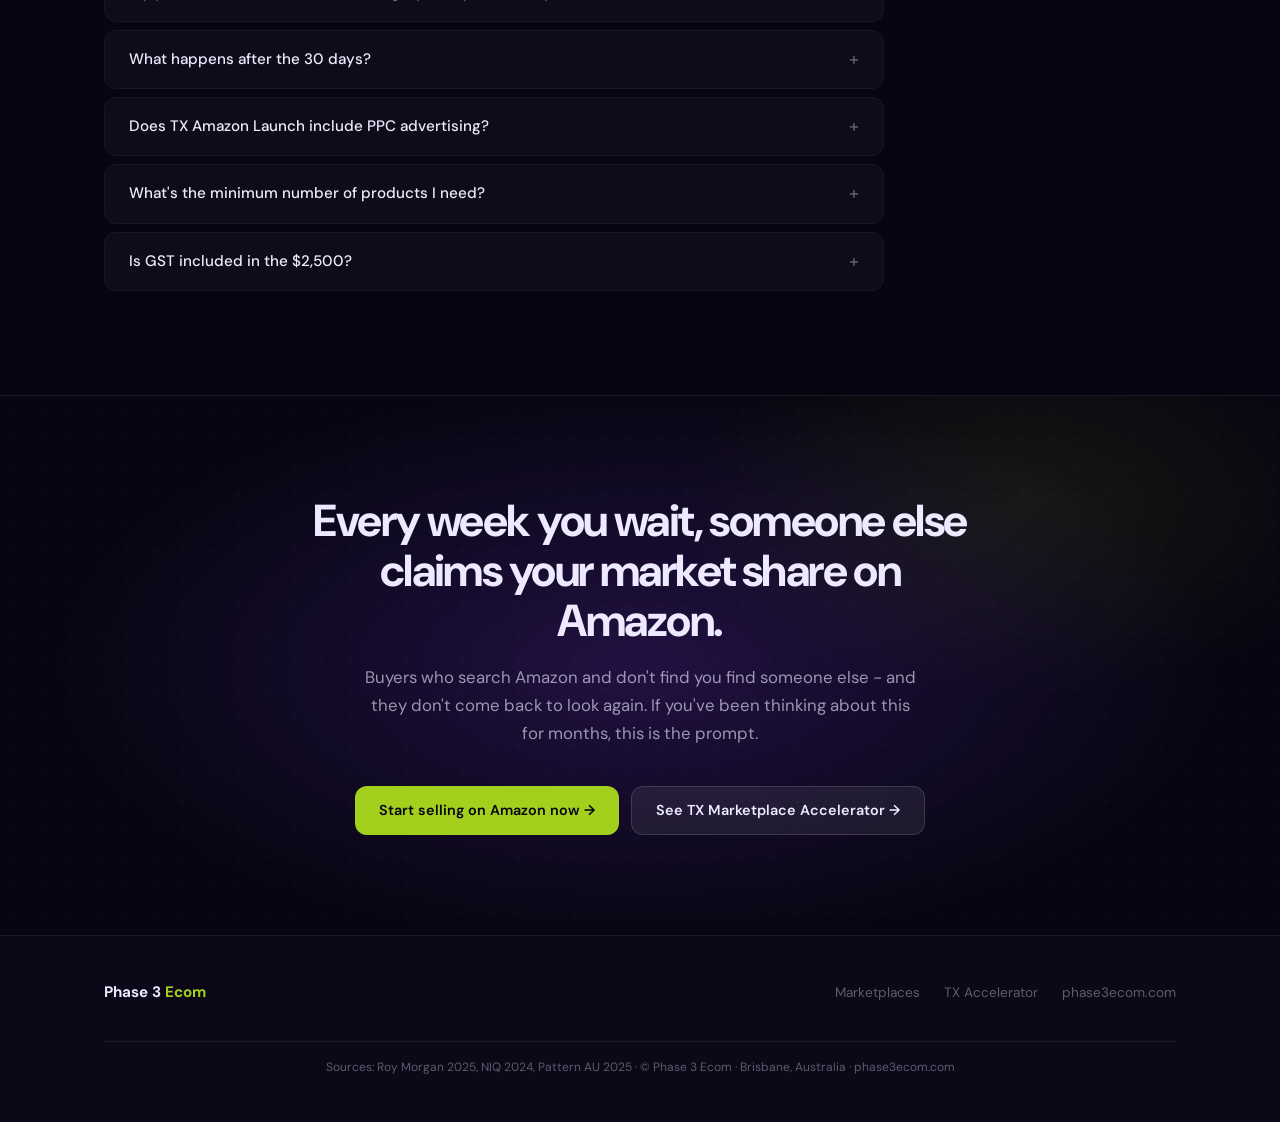
==== commit 0b435483: "Fix: Amazon-Launch hero h1 gradient-text -> gradient-text-green Old class only applied to '30 days'." ====
--- a/Phase 3 Ecom Site/Amazon-Launch_v5.html
+++ b/Phase 3 Ecom Site/Amazon-Launch_v5.html
@@ -35,7 +35,7 @@
  <span class="hero-eyebrow-dot"></span>
  TX Amazon Launch - $2,500
  </div>
- <h1>Products listed and live in <span class="gradient-text">30 days</span>, or your money back.</h1>
+ <h1><span class="gradient-text-green">Products listed and live in 30 days, or your money back.</span></h1>
  <p class="hero-sub">
  We handle Seller Central account creation and verification, brand trademark application, Amazon Brand Registry, GTIN sourcing, technical and safety compliance, attribute mapping, and up to 10 SKUs catalogued and listed. Getting any one of these wrong delays your launch - or suspends your account before you've sold a thing. We know where it breaks.
  </p>
--- a/styles.css
+++ b/styles.css
@@ -246,7 +246,7 @@
 .break { display: block; }
 
 .gradient-text-green {
-  background: linear-gradient(130deg, #4ade80 0%, #22c55e 40%, #a3d01d 100%);
+  background: linear-gradient(130deg, var(--purple-light) 0%, var(--accent-light) 55%, var(--accent) 100%);
   -webkit-background-clip: text;
   -webkit-text-fill-color: transparent;
   background-clip: text;
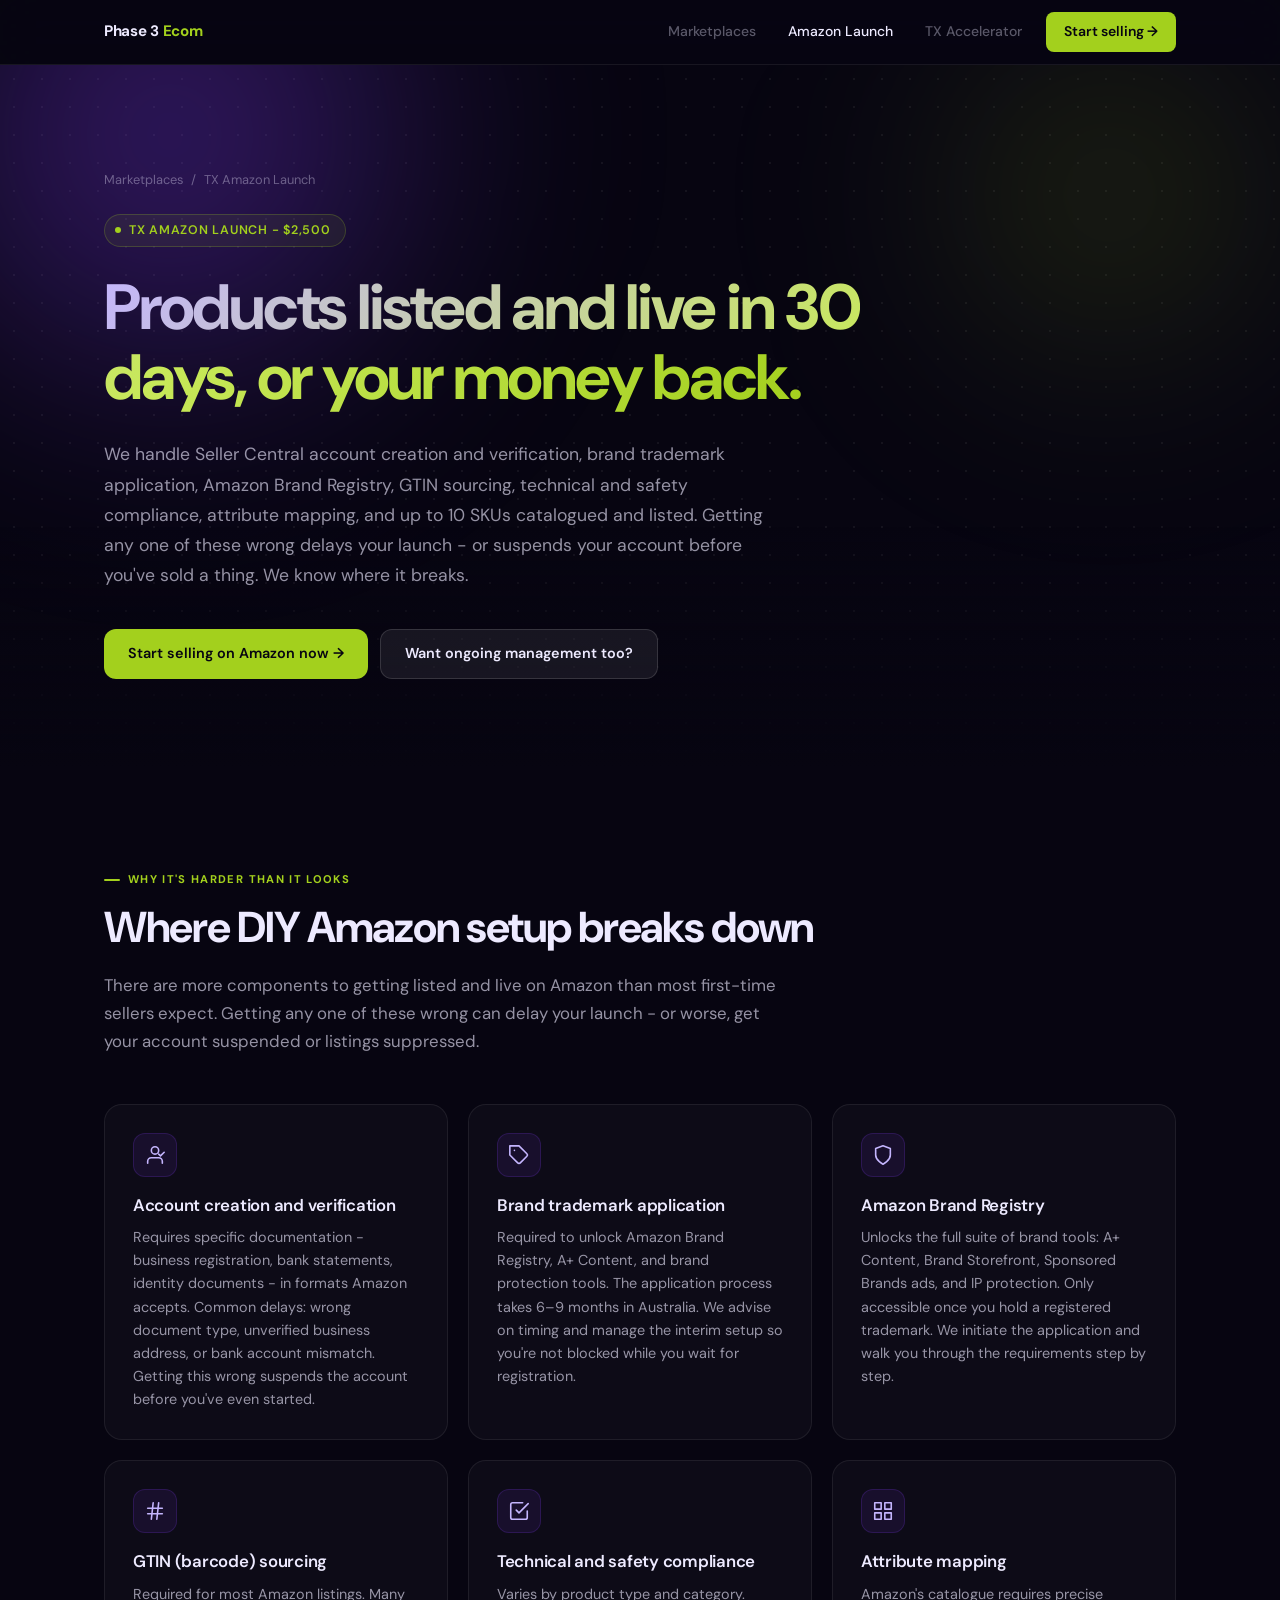
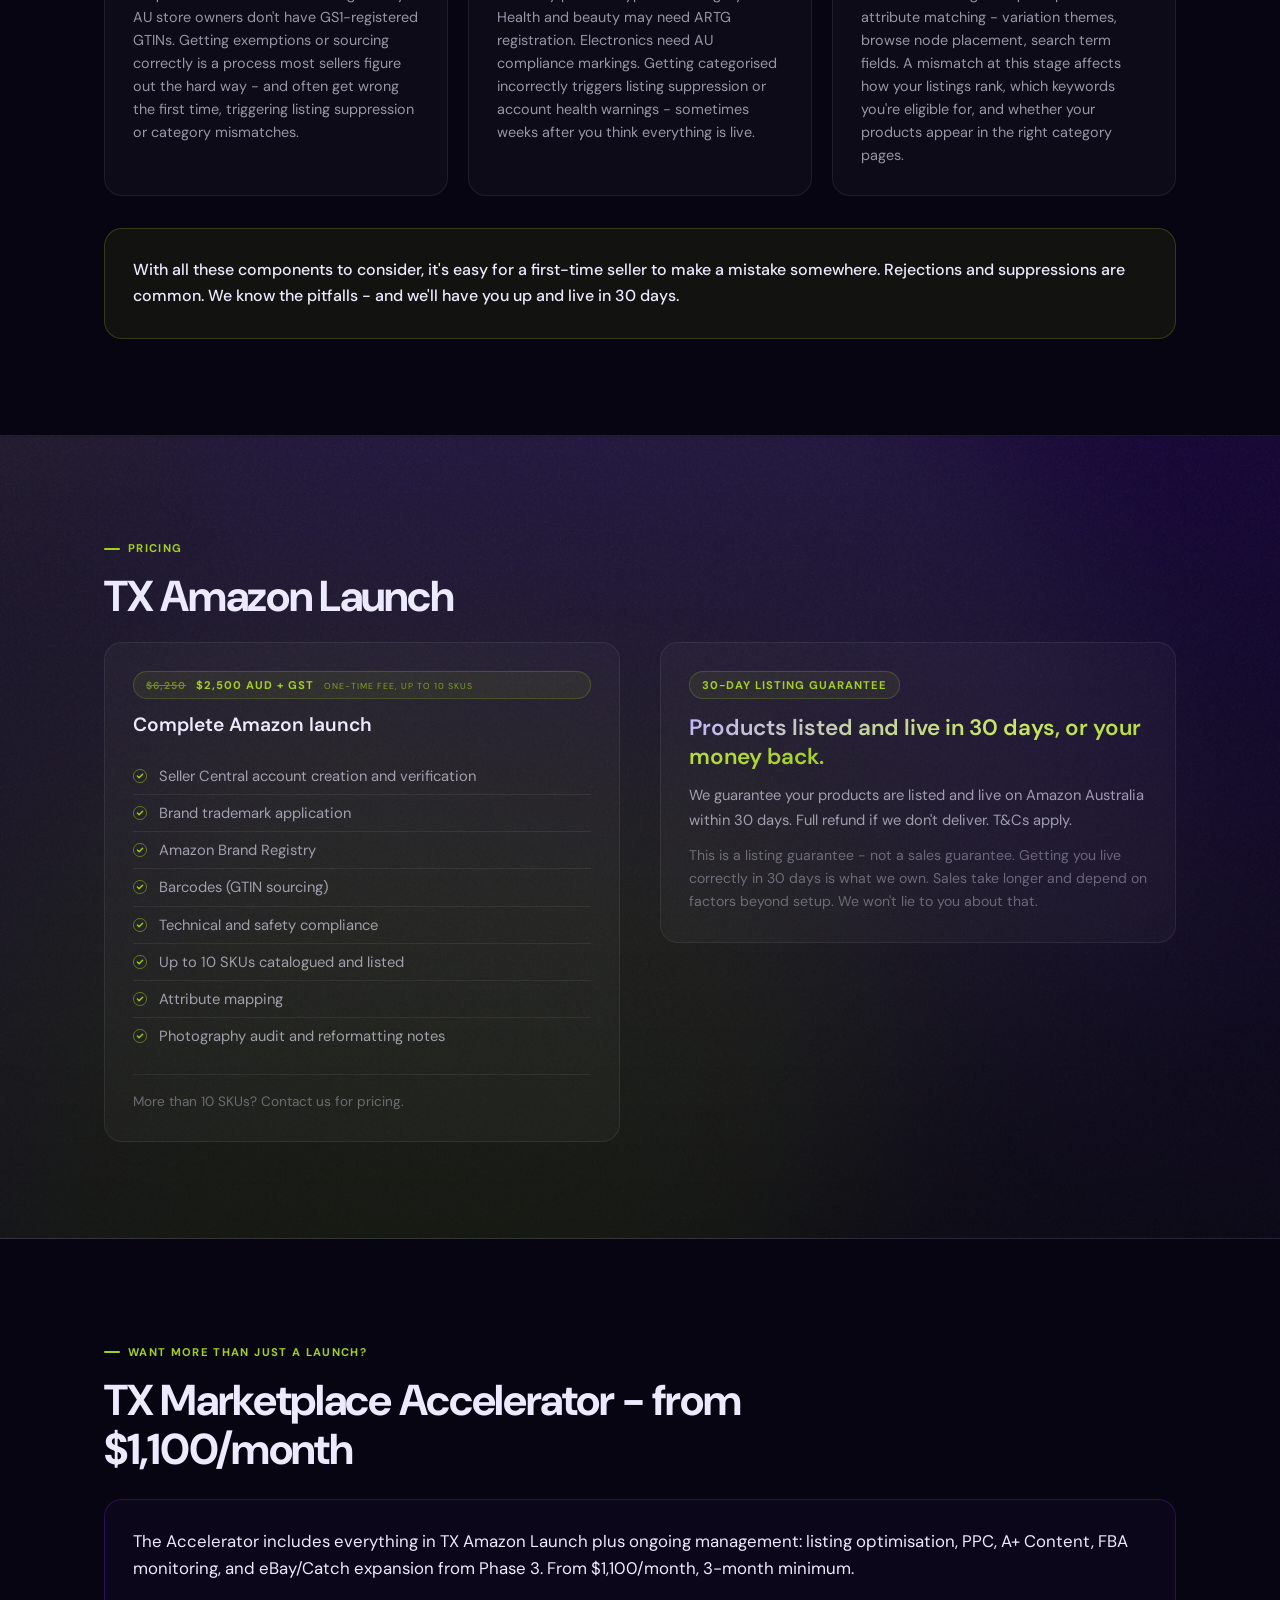
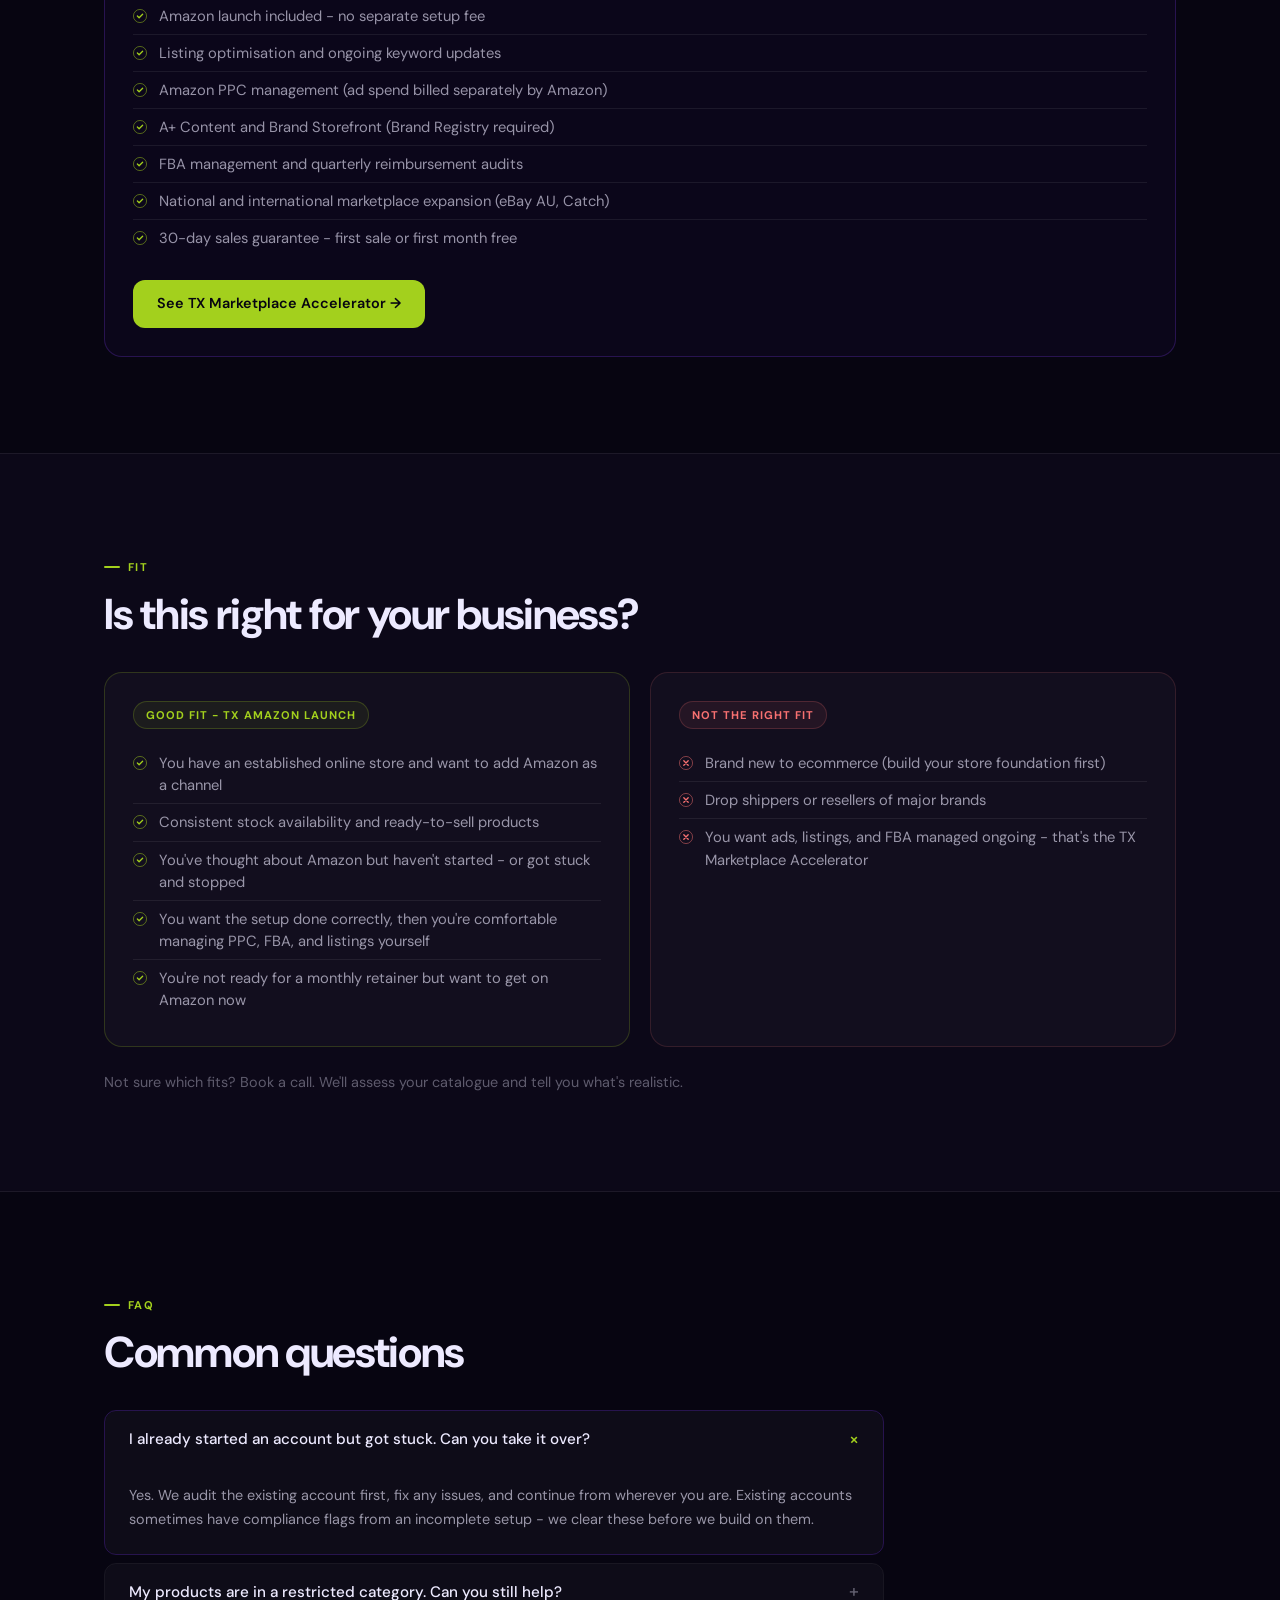
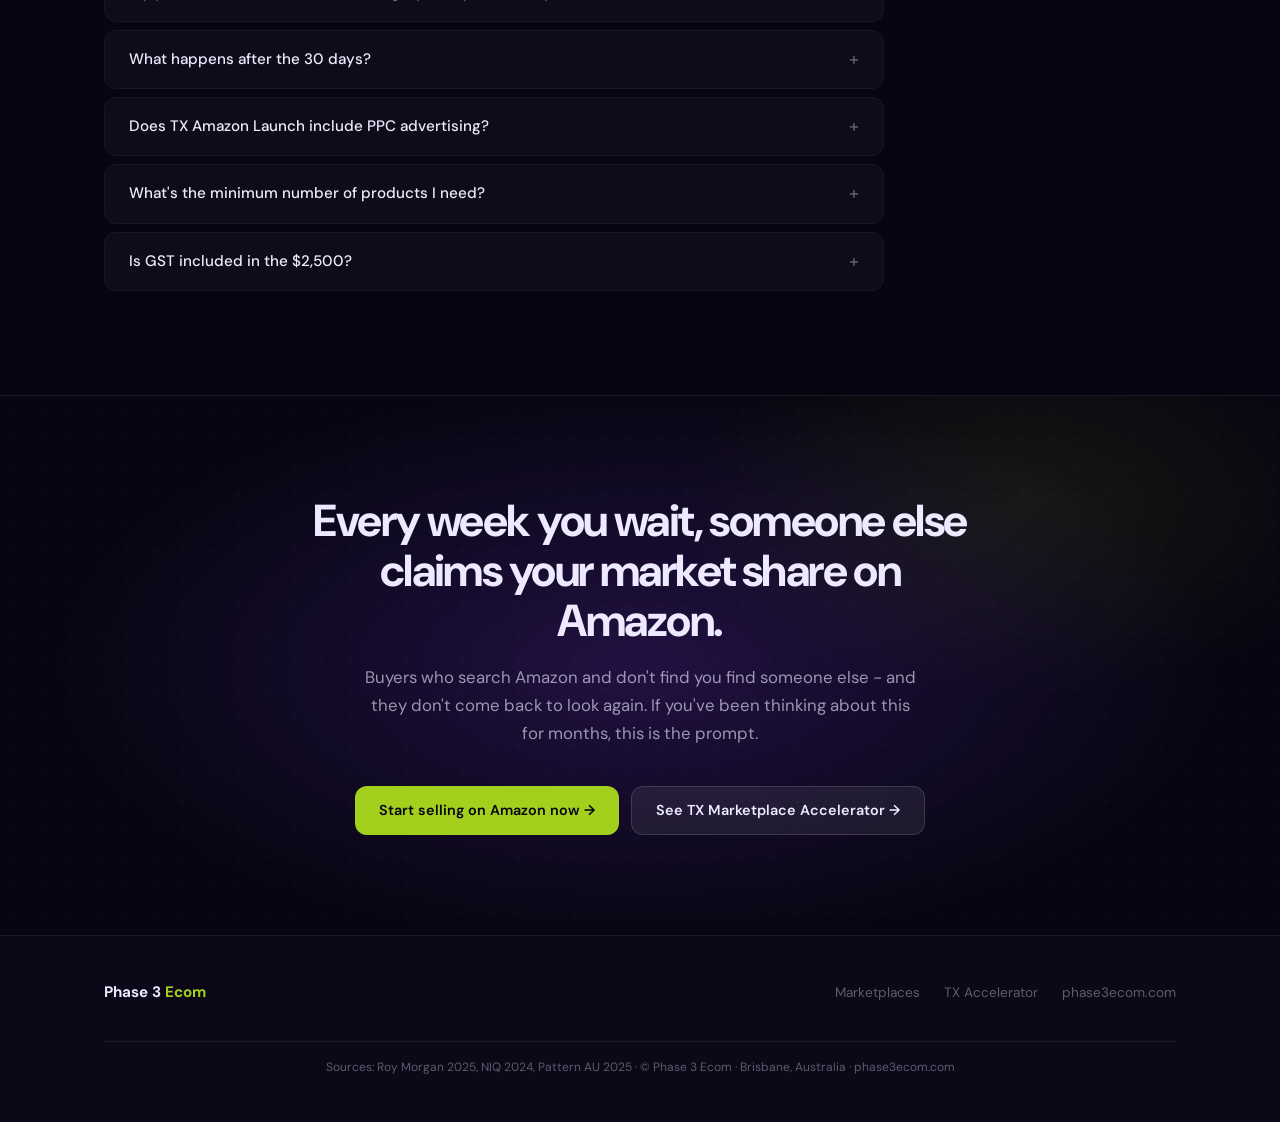
==== commit a6d5d42e: "Update: brand gradient backgrounds on all pricing sections Replaced Unsplash stock backgrounds with " ====
--- a/Phase 3 Ecom Site/Amazon-Launch_v5.html
+++ b/Phase 3 Ecom Site/Amazon-Launch_v5.html
@@ -105,7 +105,7 @@
 </section>
 
 <!-- PRICING -->
-<section class="section section-alt" style="background-image: linear-gradient(rgba(12,8,24,0.9), rgba(12,8,24,0.95)), url('https://images.unsplash.com/photo-1524139606573-edc8e6cc1f0b?w=1400&q=65&auto=format&fit=crop'); background-size: cover; background-position: center;">
+<section class="section section-alt" style="background-image: linear-gradient(rgba(20,8,50,0.82), rgba(7,5,17,0.90)), url('../assets/gradient_2.jpg'); background-size: cover; background-position: center;">
  <div class="container">
  <div class="section-tag">Pricing</div>
  <h2 class="section-title">TX Amazon Launch</h2>
